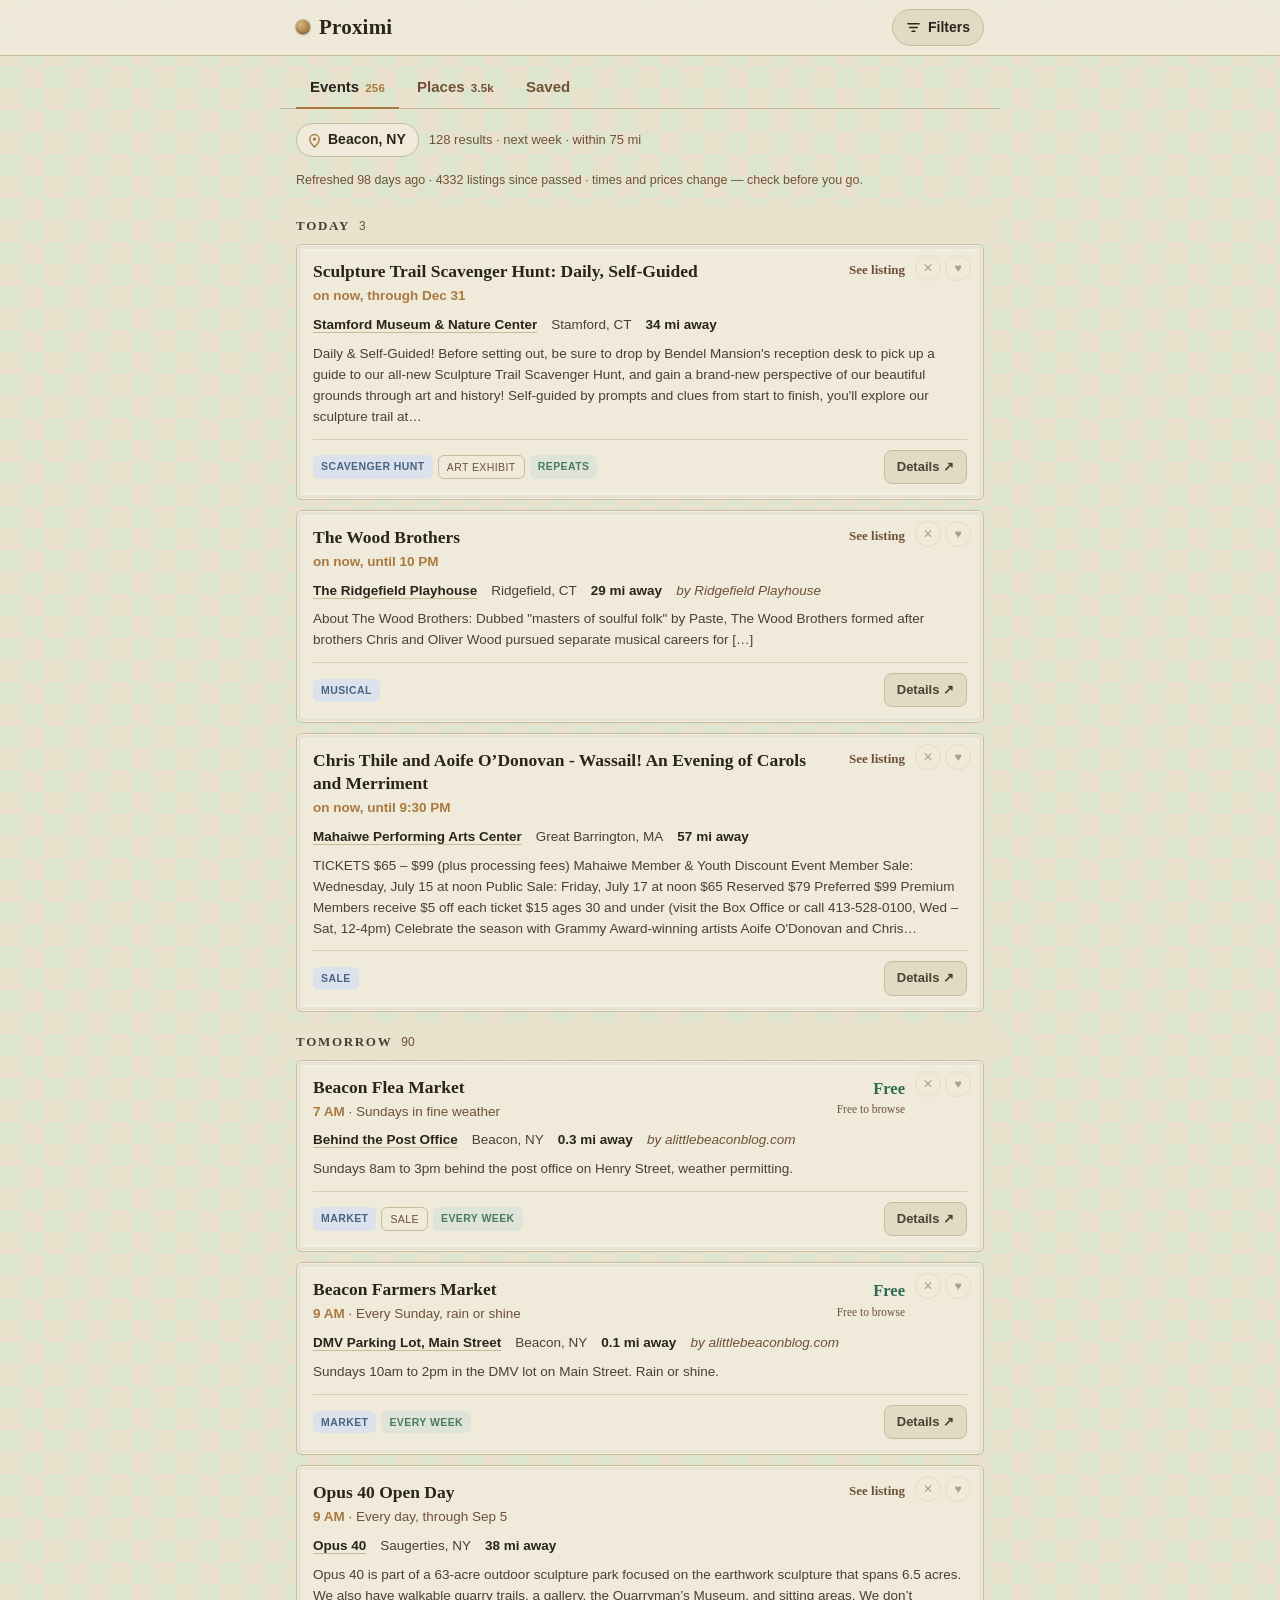
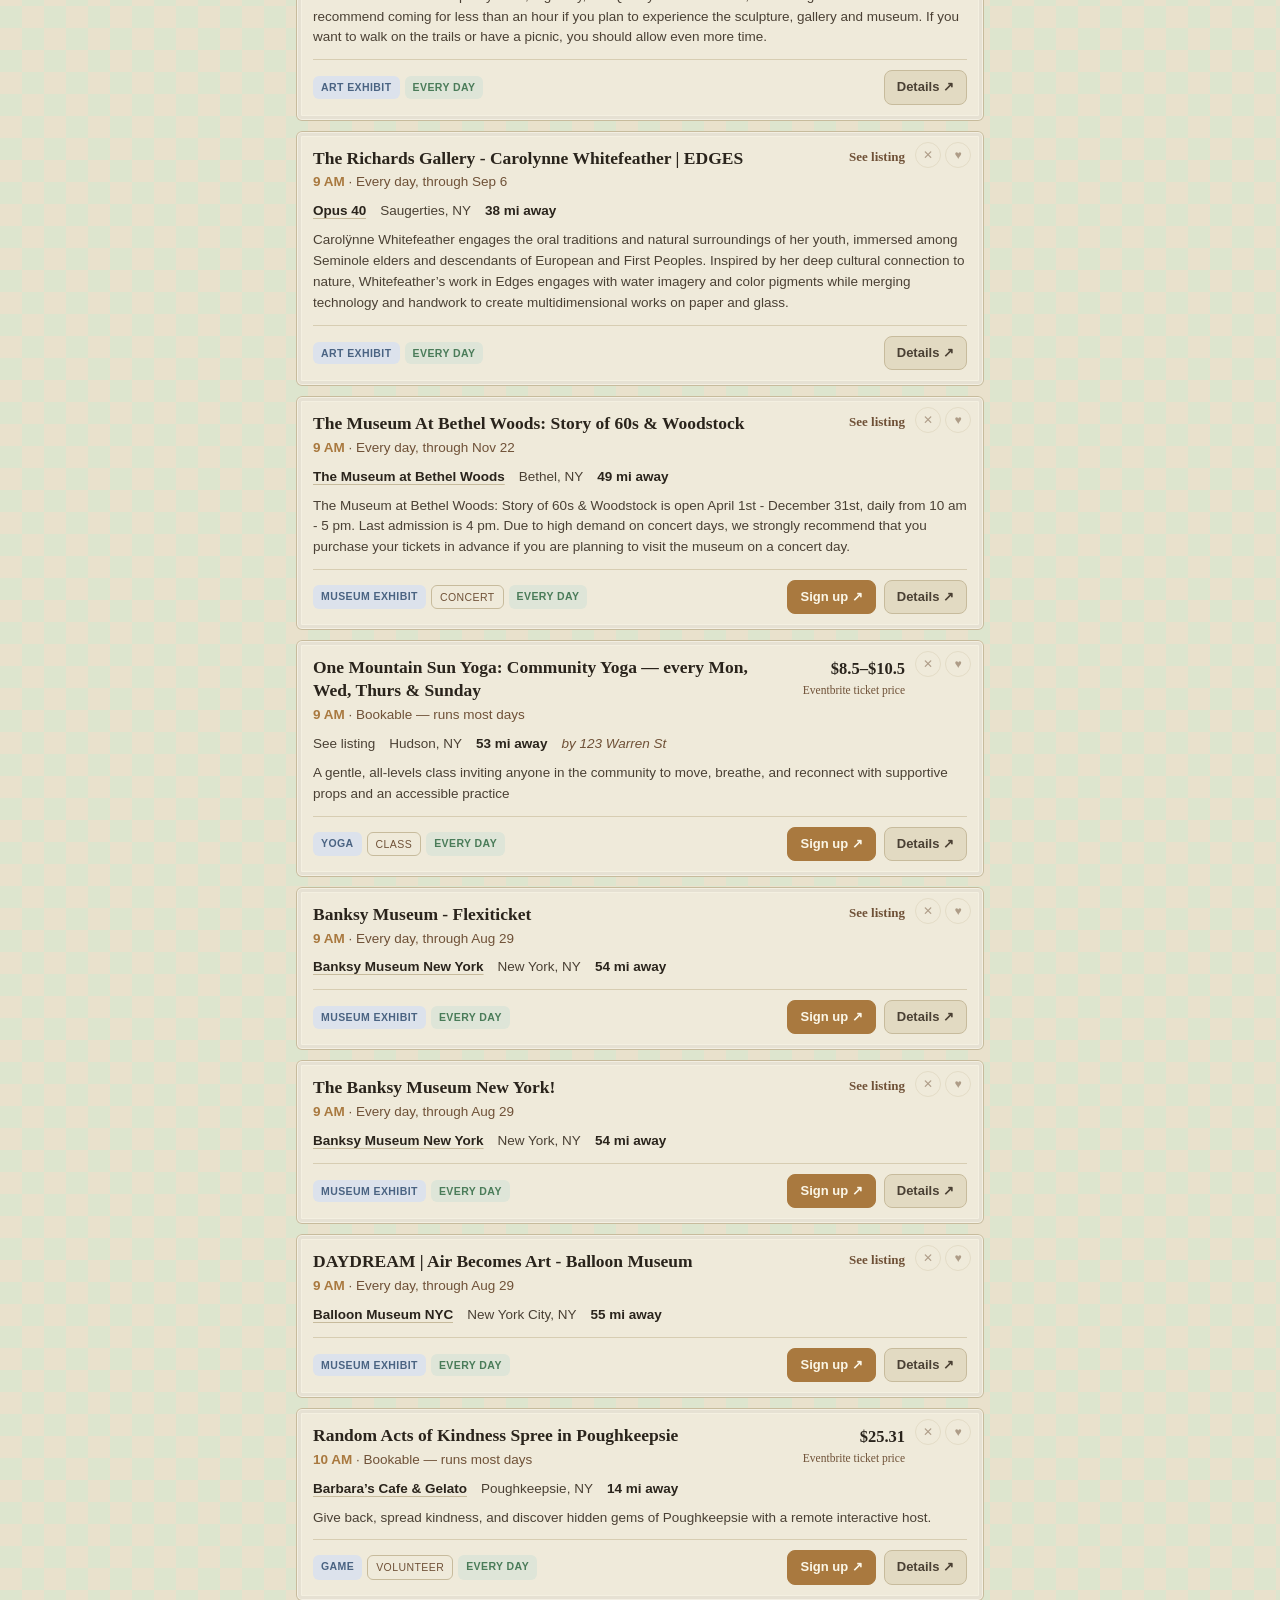
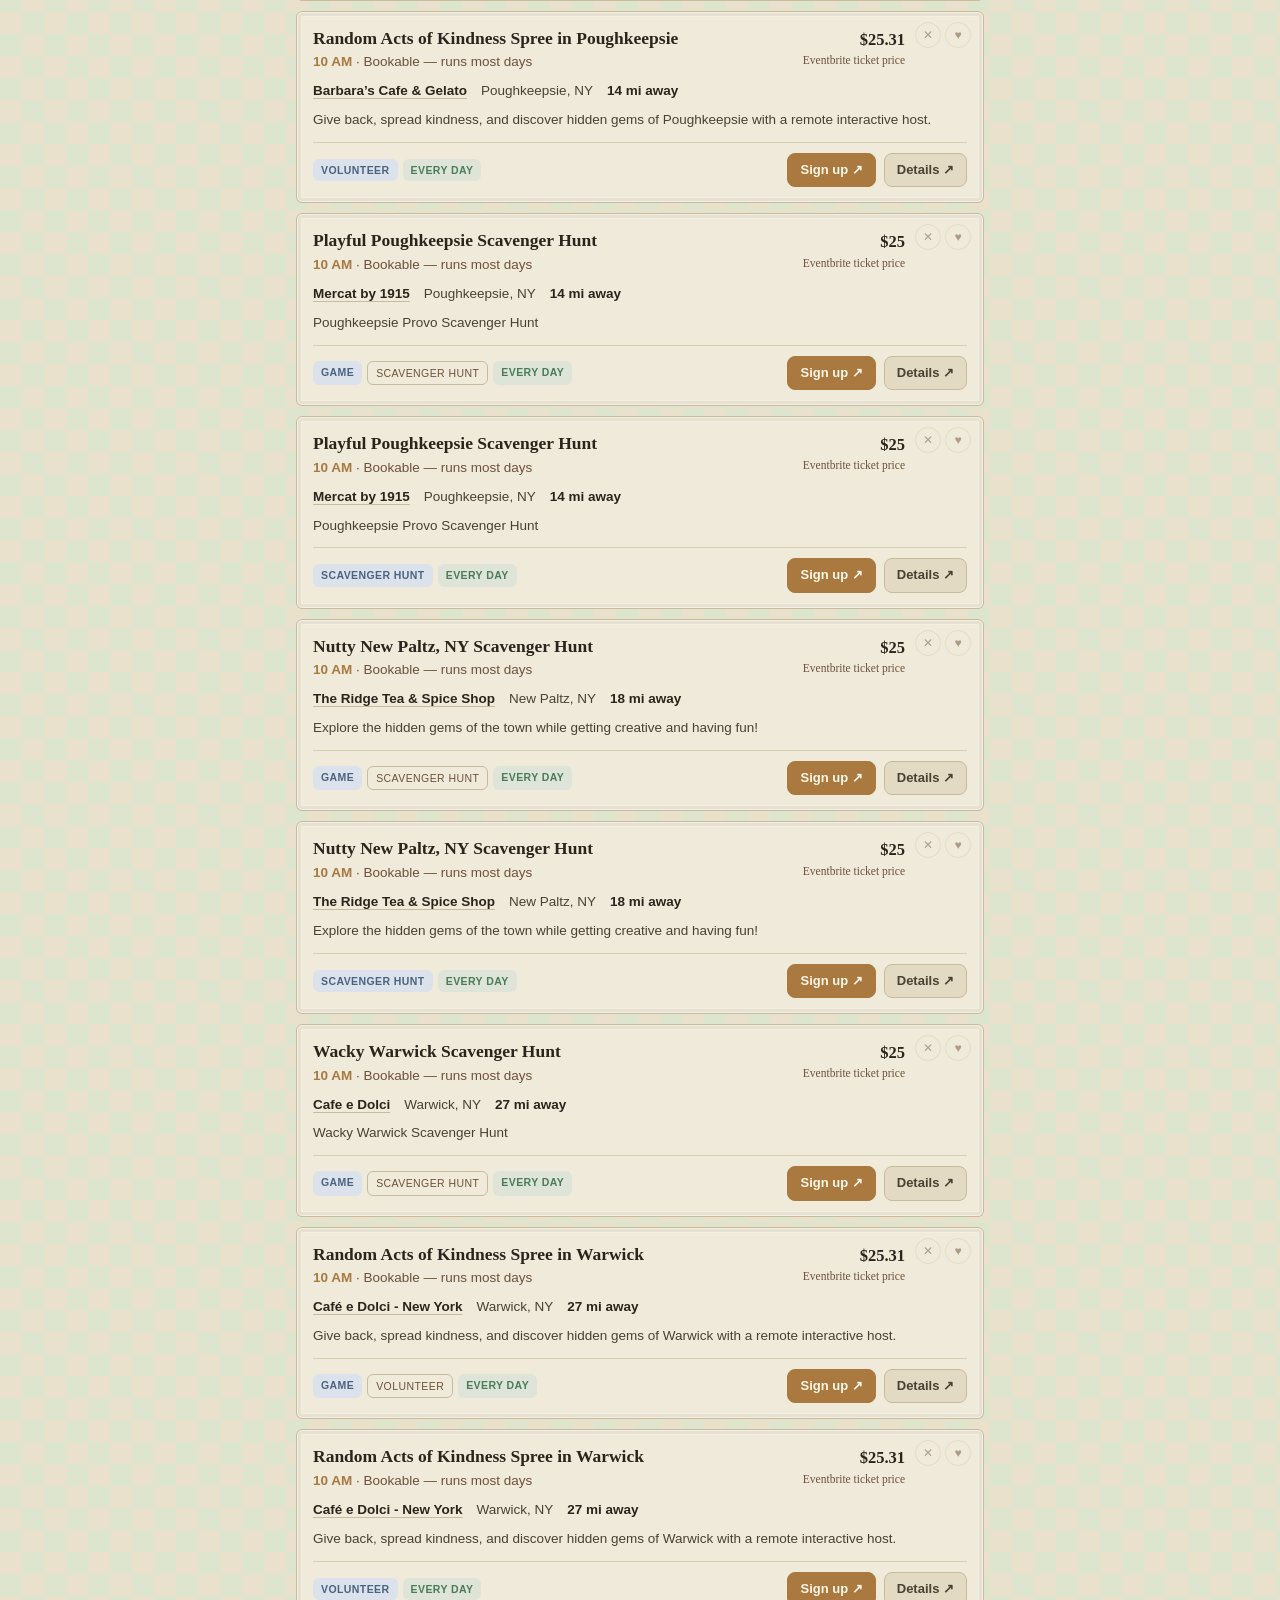
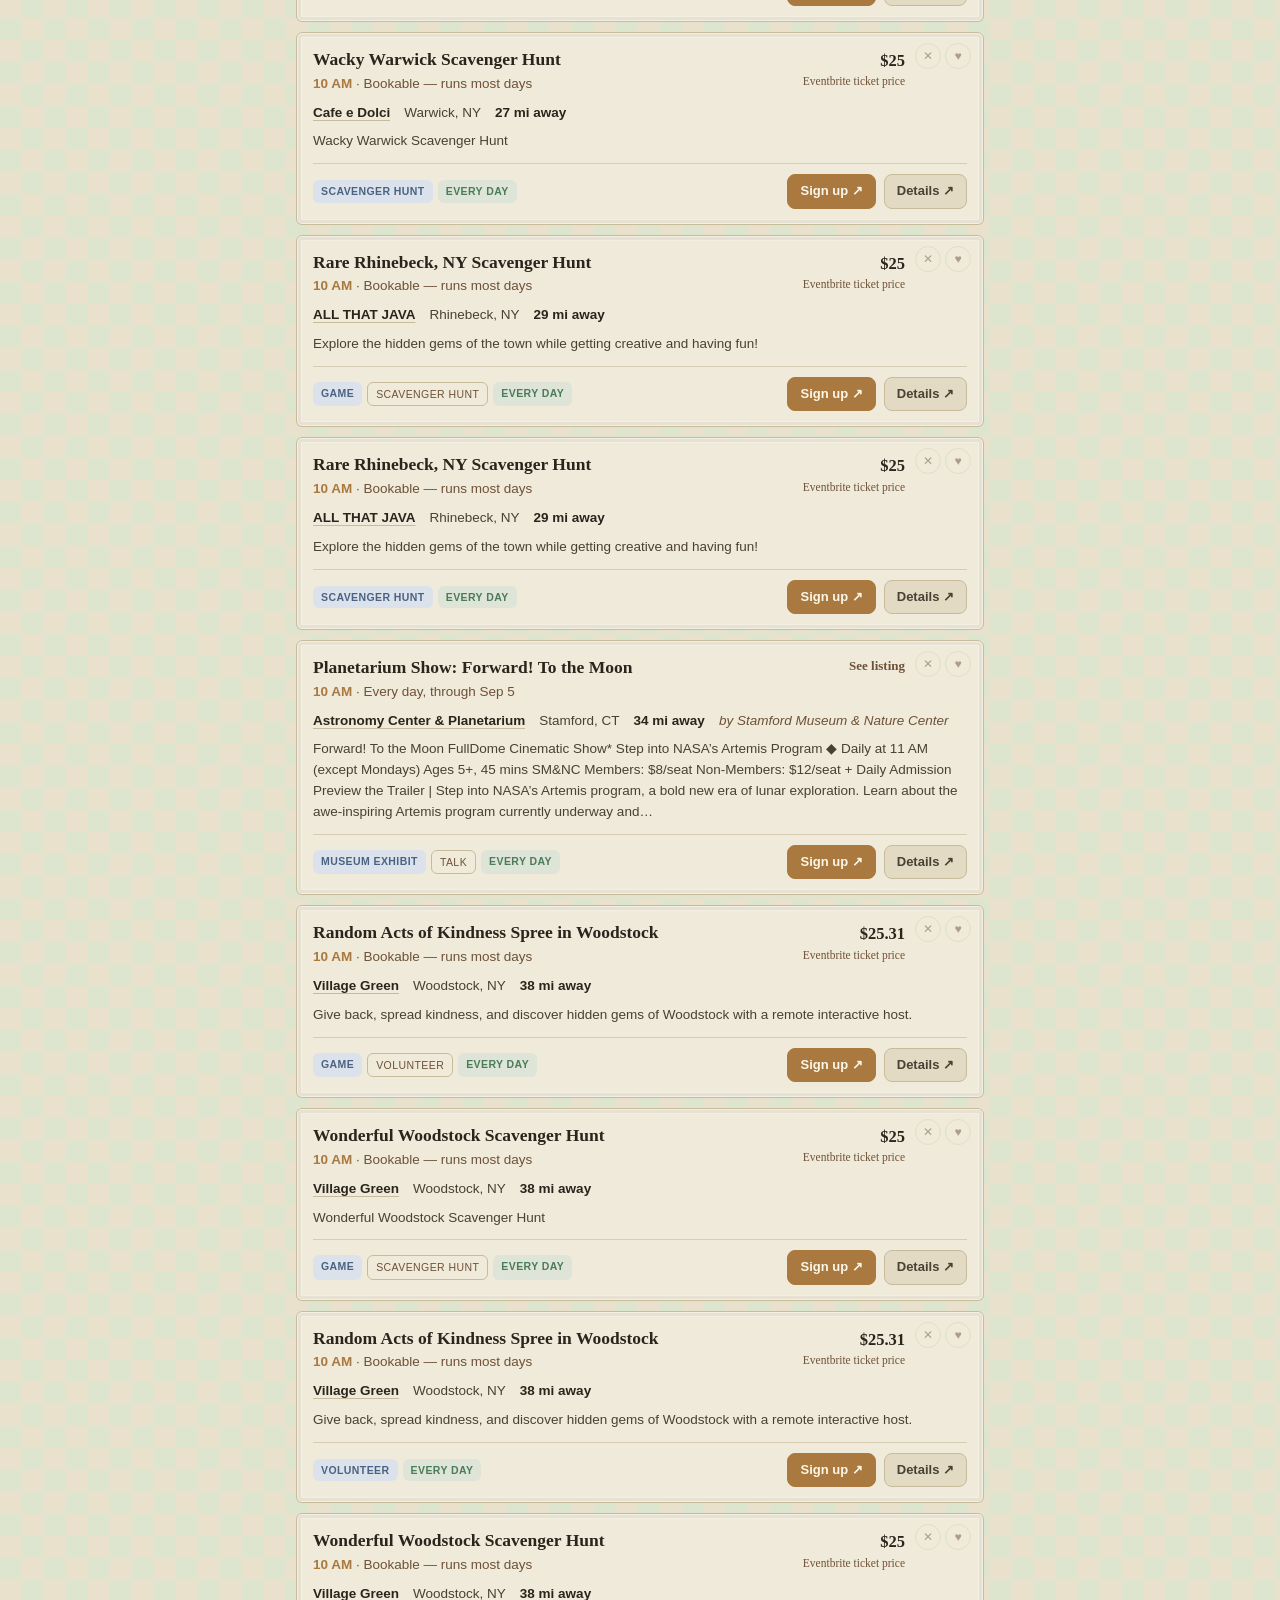
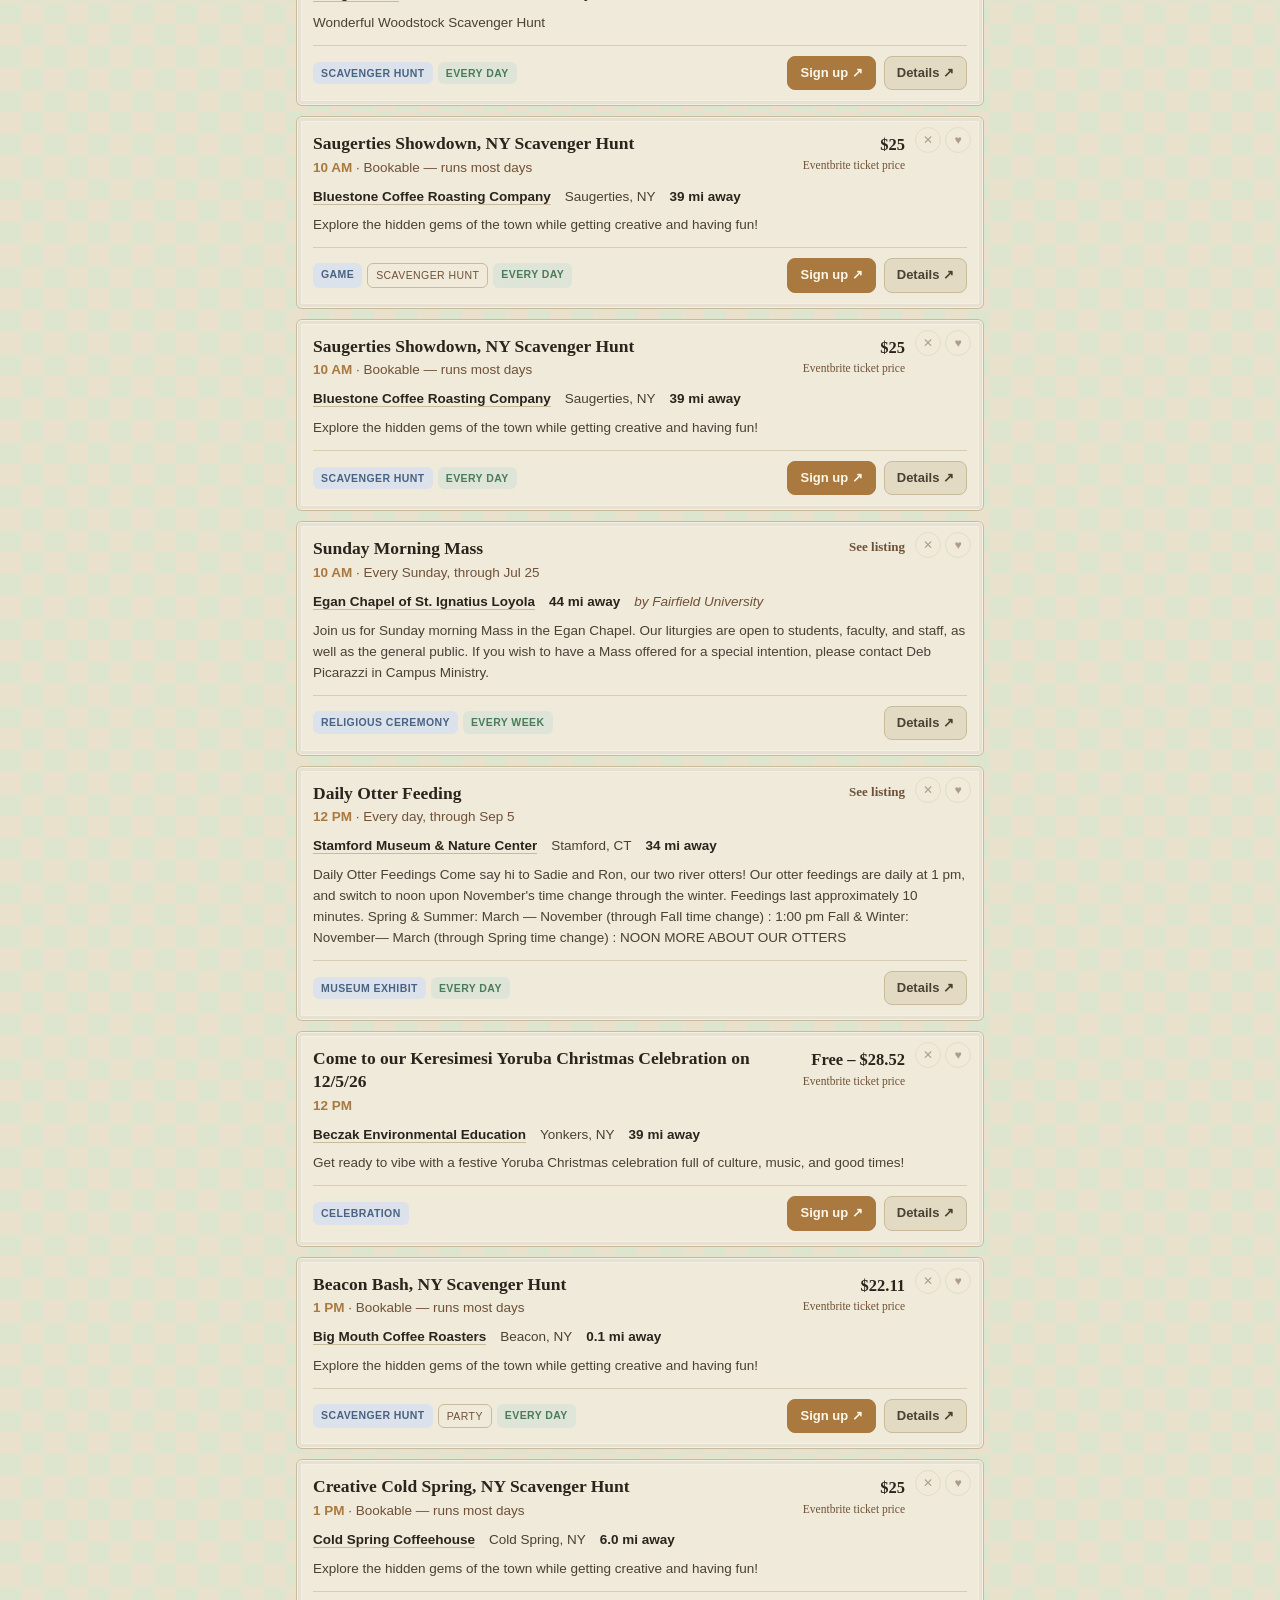
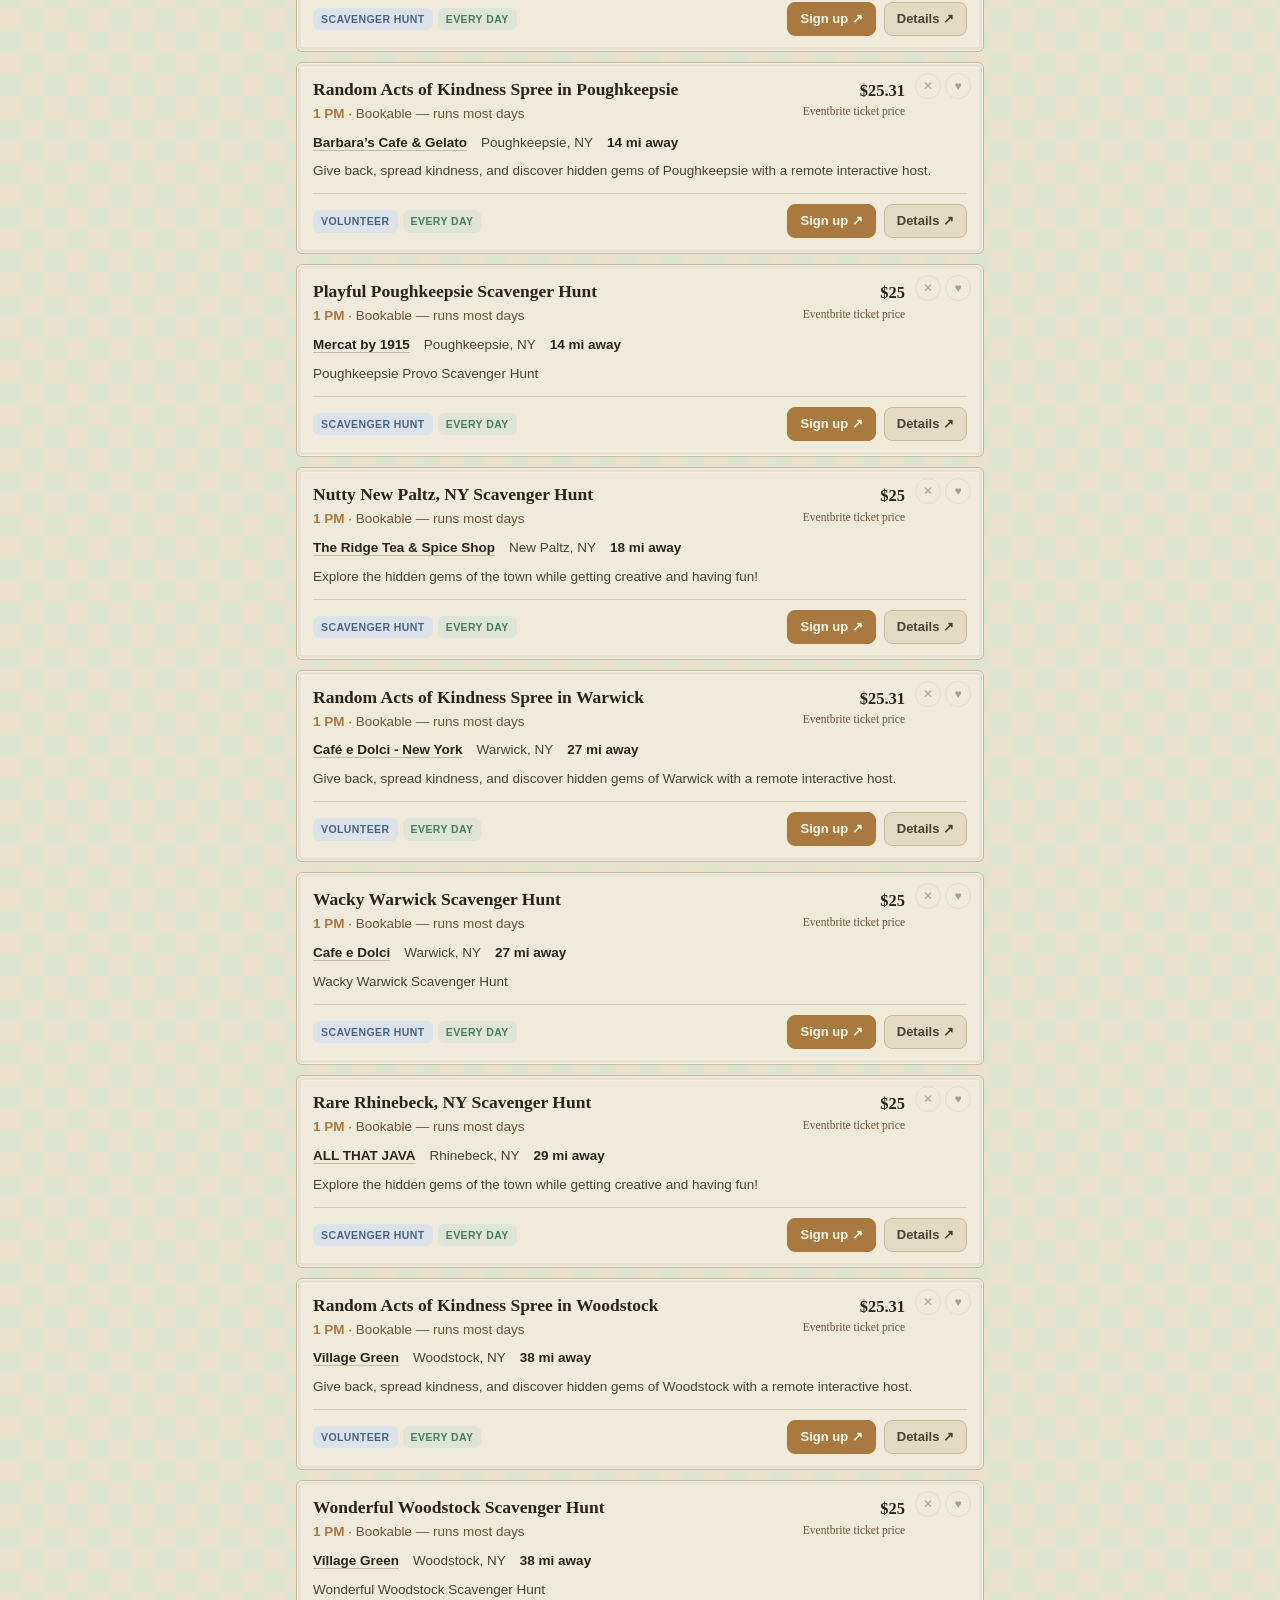
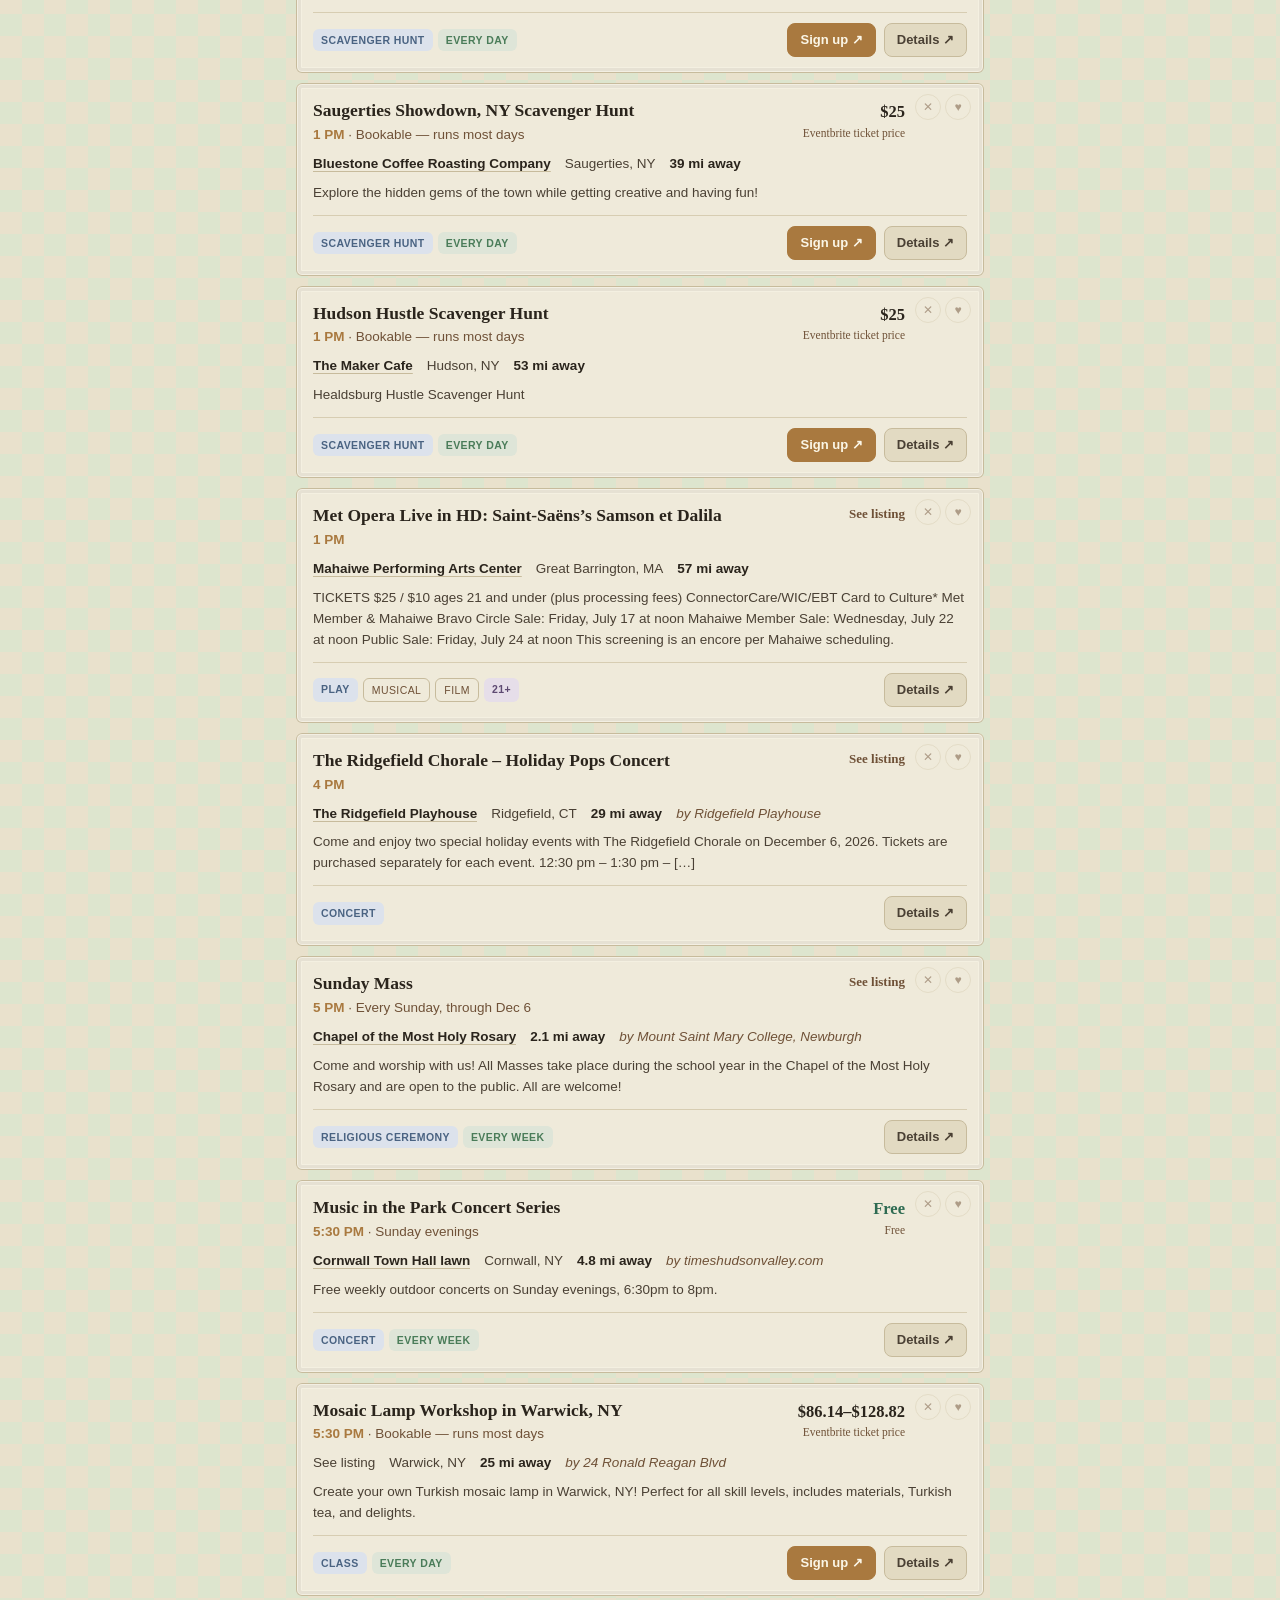
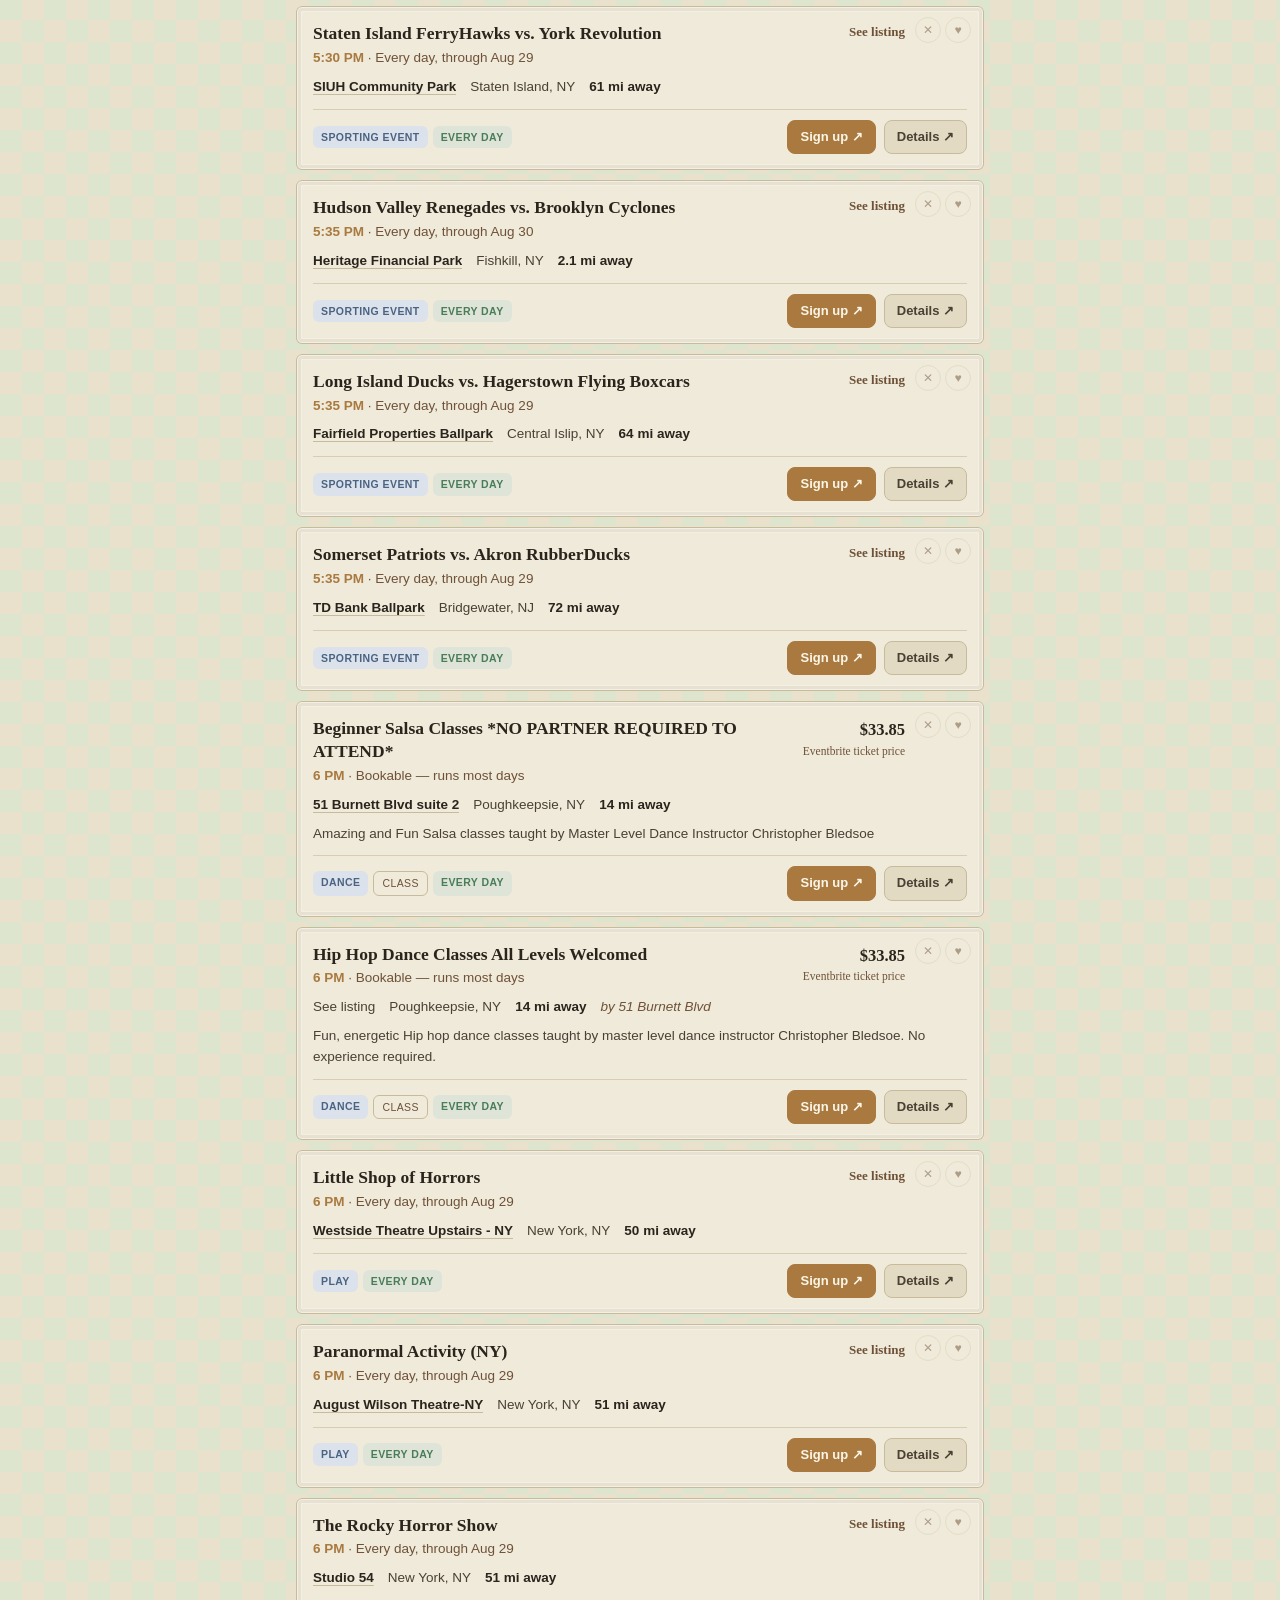
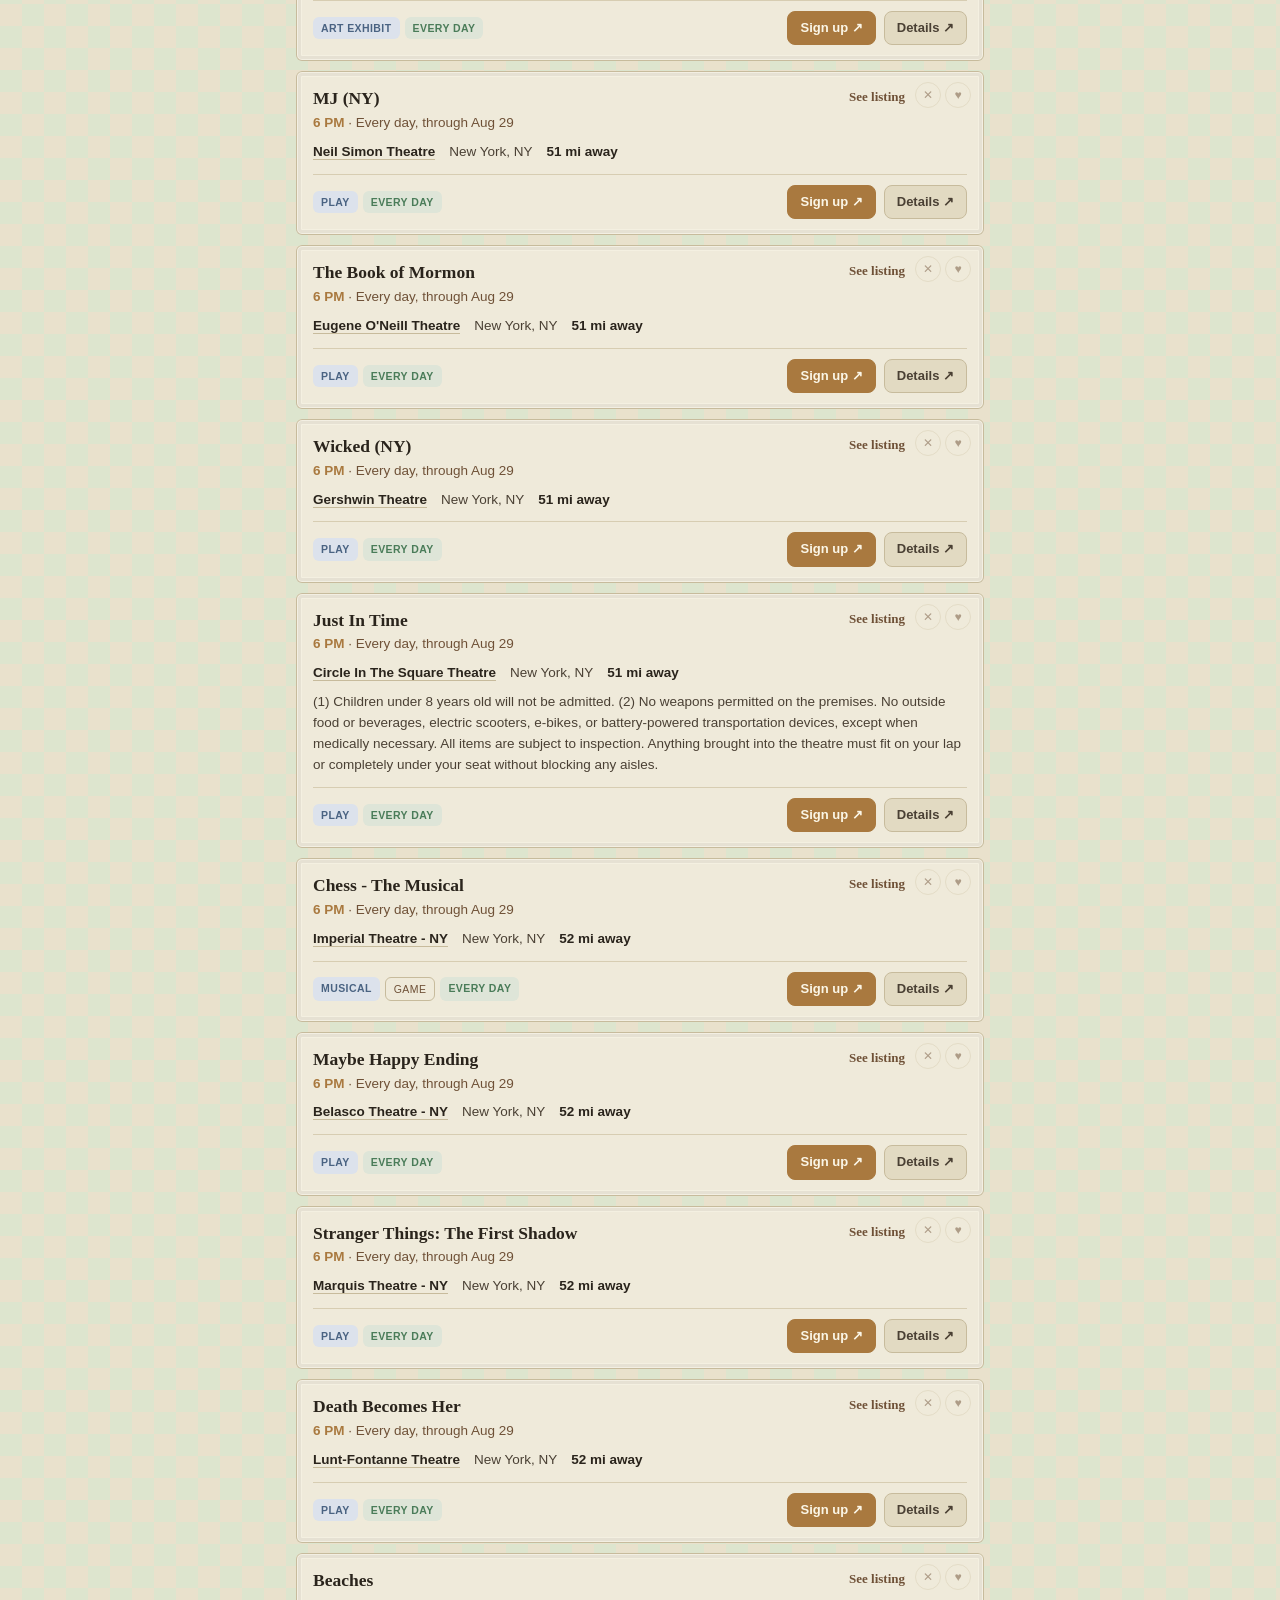
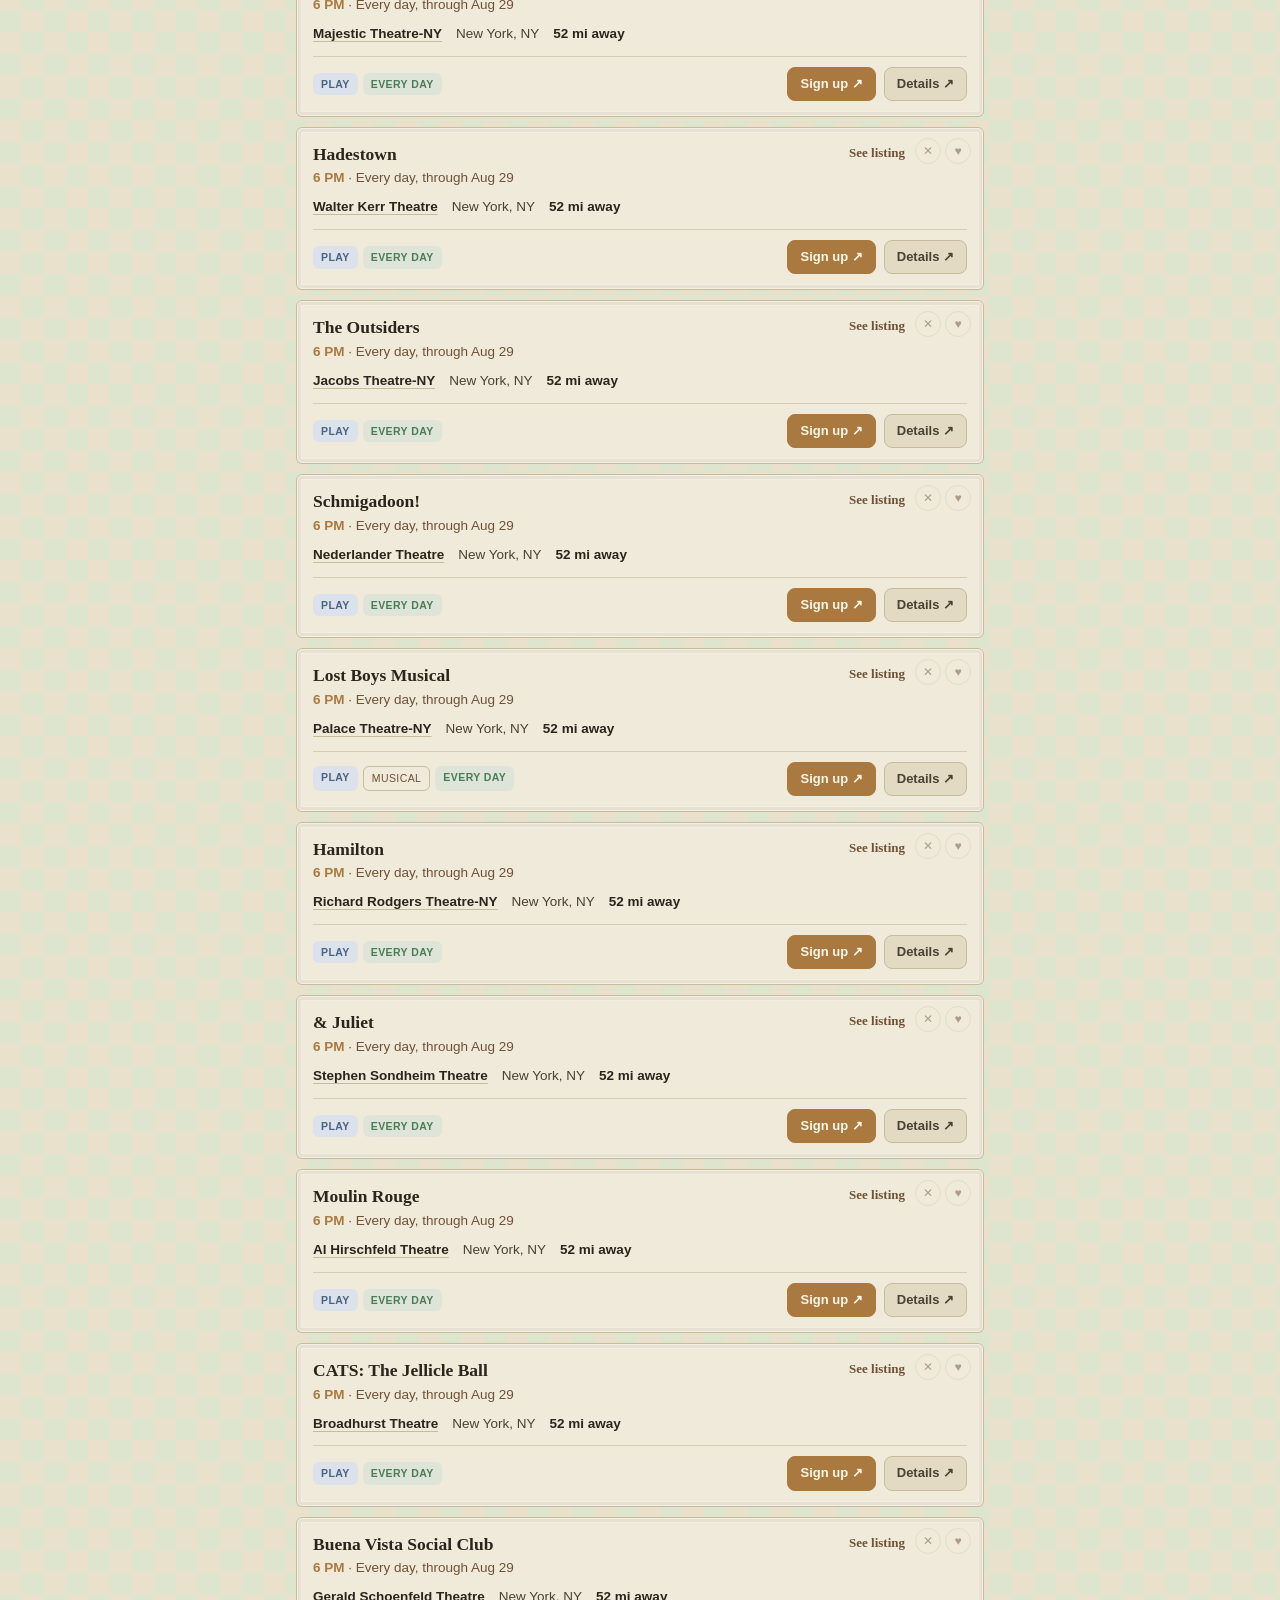
==== index.html @ 3f5281b4 "Saved tab, host places, per-occurrence hiding, and a list that stays fast Four things, and the last " ====
<!doctype html>
<html lang="en">
<head>
<meta charset="utf-8">
<meta name="viewport" content="width=device-width, initial-scale=1">
<title>Proximi — find things to do near you</title>
<meta name="description" content="Find events and activities happening near wherever you are.">
<meta name="theme-color" content="#E9E1CC" media="(prefers-color-scheme: light)">
<meta name="theme-color" content="#241C14" media="(prefers-color-scheme: dark)">
<link rel="manifest" href="manifest.webmanifest">
<link rel="stylesheet" href="assets/styles.css">
<link rel="icon" href="data:image/svg+xml,<svg xmlns='http://www.w3.org/2000/svg' viewBox='0 0 32 32'><text y='26' font-size='26'>📍</text></svg>">
</head>
<body>

<header class="topbar">
  <div class="wrap topbar-inner">
    <div class="brand">
      <span class="brand-mark" aria-hidden="true"></span>
      <span class="brand-name">Proximi</span>
    </div>

    <button id="open-filters" class="filters-btn" type="button"
            aria-haspopup="dialog" aria-expanded="false" aria-controls="filter-sheet">
      <svg viewBox="0 0 16 16" aria-hidden="true" class="ico">
        <path d="M2 4h12M4 8h8M6.5 12h3" stroke="currentColor" stroke-width="1.6"
              stroke-linecap="round" fill="none"/>
      </svg>
      Filters
      <span class="filters-count" id="filters-count" hidden></span>
    </button>
  </div>
</header>

<nav class="wrap viewtabs" role="tablist" aria-label="What to browse">
  <button type="button" id="tab-events" class="viewtab is-on" role="tab"
          aria-selected="true" aria-controls="events-view">
    Events<span class="viewtab-n" id="tab-events-n"></span>
  </button>
  <button type="button" id="tab-places" class="viewtab" role="tab"
          aria-selected="false" aria-controls="places-view">
    Places<span class="viewtab-n" id="tab-places-n"></span>
  </button>
  <button type="button" id="tab-saved" class="viewtab" role="tab"
          aria-selected="false" aria-controls="saved-view">
    Saved<span class="viewtab-n" id="tab-saved-n"></span>
  </button>
</nav>

<div class="wrap contextbar">
  <button id="open-location" class="context-chip" type="button">
    <svg viewBox="0 0 16 16" aria-hidden="true" class="ico">
      <path d="M8 15s5-4.6 5-8.4A5 5 0 0 0 3 6.6C3 10.4 8 15 8 15Z"
            stroke="currentColor" stroke-width="1.5" fill="none"/>
      <circle cx="8" cy="6.5" r="1.8" fill="currentColor"/>
    </svg>
    <span id="context-place">Loading…</span>
  </button>
  <span class="context-scope" id="context-scope"></span>
</div>

<div class="wrap">
  <p class="venue-banner" id="venue-banner" hidden>
    Showing only <strong id="venue-banner-name"></strong>
    <button type="button" id="venue-banner-clear">Show everywhere</button>
  </p>
</div>

<main class="wrap">
  <div id="events-view" role="tabpanel" aria-labelledby="tab-events">
    <p class="freshness" id="data-banner" hidden></p>
    <ul id="list" class="list"></ul>
    <p id="empty" class="empty" hidden></p>
  </div>

  <div id="saved-view" role="tabpanel" aria-labelledby="tab-saved" hidden>
    <p class="places-intro">Everything you swiped right on. Swipe one right again
      to put it on your calendar, left to drop it.</p>
    <ul id="saved-list" class="list"></ul>
    <p id="saved-empty" class="empty" hidden></p>

    <section class="saved-places" id="saved-places-block" hidden>
      <h2 class="saved-h">Places you liked</h2>
      <ul id="saved-places" class="places-list"></ul>
    </section>
  </div>

  <div id="places-view" role="tabpanel" aria-labelledby="tab-places" hidden>
    <p class="places-intro">Somewhere to go, whether or not anything is on.
      Swipe a place right to like it, left to mute it.</p>
    <div class="places-controls">
      <input id="places-search" type="search" placeholder="Search places or towns…"
             autocomplete="off" aria-label="Search places">
      <label class="places-sort">
        <span class="sr-only">Sort places</span>
        <select id="places-sort">
          <option value="near">Nearest first</option>
          <option value="events">Most going on</option>
          <option value="name">By name</option>
        </select>
      </label>
    </div>
    <div class="places-controls">
      <label class="places-kind-field">
        <span class="sr-only">Kind of place</span>
        <select id="places-kinds"></select>
      </label>
      <label class="places-toggle">
        <input type="checkbox" id="places-saved"> Liked only
      </label>
    </div>
    <p class="places-summary" id="places-summary"></p>
    <ul id="places-list" class="places-list"></ul>
    <p class="fine places-credit">Place data from
      <a href="https://www.openstreetmap.org/copyright">OpenStreetMap</a> contributors (ODbL),
      plus venues we know from the event feed.</p>
  </div>
</main>

<p class="build-stamp" id="build-stamp" hidden></p>

<div id="toast" class="toast" role="status" aria-live="polite" hidden>
  <span class="toast-msg"></span>
  <button type="button" class="toast-undo">Undo</button>
</div>

<footer class="footer wrap">
  <p>Proximi · <a href="https://github.com/StarrySidekick/Proximi">source on GitHub</a></p>
  <p class="fine">Place search by <a href="https://www.openstreetmap.org/copyright">OpenStreetMap</a> / Nominatim.</p>
</footer>


<!-- ── Filter sheet ─────────────────────────────────────── -->
<div class="scrim" id="scrim" hidden></div>

<aside class="sheet" id="filter-sheet" role="dialog" aria-modal="true"
       aria-labelledby="sheet-title" hidden>

  <header class="sheet-head">
    <h2 id="sheet-title">Filters</h2>
    <button id="close-filters" class="icon-btn" type="button" aria-label="Close filters">
      <svg viewBox="0 0 16 16" aria-hidden="true" class="ico">
        <path d="M4 4l8 8M12 4l-8 8" stroke="currentColor" stroke-width="1.7" stroke-linecap="round"/>
      </svg>
    </button>
  </header>

  <div class="sheet-body">

    <section class="group" aria-labelledby="g-loc">
      <h3 class="group-h" id="g-loc">Location</h3>
      <div class="loc-row">
        <button id="use-my-location" class="btn btn-primary" type="button">Use my location</button>
      </div>
      <form id="place-form" class="place-form" role="search">
        <label class="sr-only" for="place-input">Search for a place</label>
        <input id="place-input" type="text" placeholder="Town, city or address…" autocomplete="off">
        <button class="btn" type="submit">Go</button>
      </form>
      <div class="chips" id="presets"></div>
      <p class="loc-status" id="loc-status" role="status" aria-live="polite"></p>
    </section>

    <section class="group" aria-labelledby="g-when">
      <h3 class="group-h" id="g-when">When</h3>
      <div class="chips" id="horizon" role="group" aria-label="How far ahead to look"></div>
    </section>

    <section class="group" aria-labelledby="g-dist">
      <h3 class="group-h" id="g-dist">Distance</h3>
      <label class="field-label" for="radius">
        Search radius — <output id="radius-out"></output>
      </label>
      <input id="radius" type="range" min="5" max="105" step="5" value="75">
      <div class="range-ends"><span>5</span><span>Any distance</span></div>
      <label class="check"><input type="checkbox" id="units-km"> Show kilometers</label>
    </section>

    <section class="group" aria-labelledby="g-rep">
      <h3 class="group-h" id="g-rep">Repeating</h3>
      <div class="chips" id="repeats" role="group" aria-label="One-off or repeating"></div>
      <p class="hint">Things like a weekly market or a monthly clinic come round again.</p>
    </section>

    <section class="group" aria-labelledby="g-who">
      <h3 class="group-h" id="g-who">Who it's for</h3>
      <label class="check"><input type="checkbox" id="show-kids"> Family &amp; kids events</label>
      <label class="check"><input type="checkbox" id="show-seniors"> Senior-focused events</label>
      <label class="check"><input type="checkbox" id="show-adults" checked> 21+ events</label>
      <div class="field decided">
        <span class="field-label">Your picks</span>
        <p class="hint" id="hidden-note">Nothing hidden yet.</p>
        <div class="decided-actions">
          <button type="button" id="show-hidden" class="chip" aria-pressed="false" hidden>Show hidden</button>
          <button type="button" id="clear-hidden" class="chip" hidden>Restore all hidden</button>
        </div>
        <p class="hint">Swipe a card left to hide it, right to save it to the
          Saved tab — or use the buttons on the card. Swiping a repeating listing
          left asks whether you mean this one time or every time. Kept in this
          browser only.</p>
      </div>

      <p class="hint">Family &amp; kids covers anything aimed at children or at
        families with young children; senior-focused means a programme for older
        adults, like a senior breakfast club. A listing merely open to everyone —
        a county fair, an outdoor concert — always shows.</p>
    </section>

    <section class="group" aria-labelledby="g-what">
      <h3 class="group-h" id="g-what">What</h3>
      <div class="field">
        <label class="field-label" for="q">Search</label>
        <input id="q" type="search" placeholder="Keyword, venue or town…">
      </div>
      <div class="field">
        <span class="field-label">Kind of thing</span>
        <div id="types" class="chips" role="group" aria-label="Filter by type"></div>
        <p class="hint">Click once to show only that kind, twice to hide it
          everywhere (struck through), a third time to clear it.</p>
      </div>
    </section>

    <section class="group" aria-labelledby="g-feat">
      <h3 class="group-h" id="g-feat">Features</h3>
      <label class="check"><input type="checkbox" id="food-only"> Food or drink</label>
      <label class="check"><input type="checkbox" id="outdoor-only"> Outdoors</label>
      <label class="check"><input type="checkbox" id="interested-only">
        Only places I like
        <span class="check-n" id="interested-n"></span>
      </label>
      <div class="field" style="margin-top:11px">
        <span class="field-label">Time of day</span>
        <div id="tod" class="chips" role="group" aria-label="Filter by time of day"></div>
      </div>
    </section>

    <section class="group" aria-labelledby="g-cost">
      <h3 class="group-h" id="g-cost">Cost</h3>
      <label class="field-label" for="price">
        Max price — <output id="price-out"></output>
      </label>
      <input id="price" type="range" min="0" max="101" step="1" value="100">
      <div class="range-ends"><span>Free</span><span>Any price</span></div>
      <label class="check"><input type="checkbox" id="free-only"> Free only</label>
      <label class="check"><input type="checkbox" id="signup-only"> Needs sign-up</label>
    </section>

    <section class="group" aria-labelledby="g-sort">
      <h3 class="group-h" id="g-sort">Sort</h3>
      <div class="field">
        <label class="sr-only" for="sort">Sort by</label>
        <select id="sort">
          <option value="soonest">Soonest, then nearest</option>
          <option value="nearest">Nearest first</option>
          <option value="cheapest">Cheapest first</option>
        </select>
      </div>
      <p class="hint">Day headings show only when sorting by soonest.</p>
    </section>

  </div>

  <footer class="sheet-foot">
    <button id="reset-filters" class="btn btn-ghost" type="button">Reset</button>
    <button id="apply-filters" class="btn btn-primary" type="button">Show results</button>
  </footer>
</aside>

<!-- ── "Just this one, or every time?" ───────────────────
     A repeating listing has two honest answers to a left swipe, and guessing
     wrong is the difference between hiding tonight's trivia and hiding trivia
     for ever. So ask, once, on the swipe itself. -->
<div class="scrim" id="choice-scrim" hidden></div>
<div class="choice" id="choice-dialog" role="dialog" aria-modal="true"
     aria-labelledby="choice-title" hidden>
  <h2 class="choice-title" id="choice-title">This one repeats</h2>
  <p class="choice-sub" id="choice-sub"></p>
  <div class="choice-actions">
    <button type="button" class="btn btn-primary" id="choice-once"></button>
    <button type="button" class="btn" id="choice-series">Hide every time</button>
    <button type="button" class="btn btn-ghost" id="choice-cancel">Cancel</button>
  </div>
</div>

<!-- ── Detail sheet ─────────────────────────────────────
     One sheet, two tenants: tap a listing card and it fills with the whole
     event; tap a place row and it fills with the place. Its own scrim, so
     wiring never tangles with the filter sheet's. -->
<div class="scrim" id="detail-scrim" hidden></div>

<aside class="sheet detail-sheet" id="detail-sheet" role="dialog" aria-modal="true"
       aria-labelledby="detail-title" hidden>
  <header class="sheet-head">
    <h2 id="detail-title" class="detail-title"></h2>
    <button id="close-detail" class="icon-btn" type="button" aria-label="Close">
      <svg viewBox="0 0 16 16" aria-hidden="true" class="ico">
        <path d="M4 4l8 8M12 4l-8 8" stroke="currentColor" stroke-width="1.7" stroke-linecap="round"/>
      </svg>
    </button>
  </header>
  <div class="sheet-body" id="detail-body"></div>
  <footer class="sheet-foot detail-foot" id="detail-foot"></footer>
</aside>

<script src="assets/app.js"></script>
</body>
</html>
---- assets/styles.css ----
/* ── Tokens ─────────────────────────────────────────────
   Victorian, lifted from the Bureau app (docs/STYLES.md, web/js/look.js):
   an old writing desk — baize, brass, sage and claret. Nothing pure white
   and nothing pure black. Slot names in comments match Bureau's eleven so
   the two stay recognisably the same desk.                              */
:root {
  --bg:        #E9E1CC;   /* parchment  */
  --board:     #DDE5CE;   /* baize, the checker's second square */
  --surface:   #EFEADA;   /* cream card */
  --surface-2: #E2DAC2;   /* sunk panel */
  --line:      #C7BB9C;
  --line-soft: #D7CDB2;
  --ink:       #2A241C;   /* walnut ink */
  --ink-2:     #4A4034;
  --ink-3:     #6F5137;   /* oak */
  --accent:    #A9793F;   /* brass */
  --accent-ink:#FBF6E7;
  --accent-sc: #D9B57C;   /* gilt */
  --free:      #2E6B52;   /* emerald */
  --event-bg:  #DCE2EC;
  --event-ink: #4A6382;   /* royal */
  --act-bg:    #F0E2D6;
  --act-ink:   #8E3B38;   /* claret */
  --rep-bg:    #DEE5D8;
  --rep-ink:   #4A7C59;   /* sage */
  --kid-bg:    #EFE3D0;
  --kid-ink:   #9A7B2F;   /* gilt, darkened */
  --adult-bg:  #E6DEE9;
  --adult-ink: #5E4A72;   /* regal */
  --radius:    6px;
  --shadow:    0 1px 2px rgba(42,36,28,.10), 0 6px 16px rgba(42,36,28,.07);
  --serif:     "Iowan Old Style","Palatino Linotype",Palatino,"Book Antiqua",Georgia,serif;
  --bar-h:     56px;

  /* A panelled front: a lit top edge, a sunk moulding, a lit inner edge. */
  --panel: inset 0 0 0 1px rgba(255,252,240,.55),
           inset 0 0 0 4px rgba(42,36,28,.07),
           inset 0 0 0 5px rgba(255,252,240,.30);
}

@media (prefers-color-scheme: dark) {
  :root {
    /* The same desk after dark: the parchment becomes the walnut it was
       always sitting on, and the eleven deepen rather than change. */
    --bg:        #241C14;
    --board:     #2B2219;
    --surface:   #2F2519;
    --surface-2: #3A2E20;
    --line:      #4B3C29;
    --line-soft: #3E3122;
    --ink:       #EDE3CE;
    --ink-2:     #C9BCA2;
    --ink-3:     #9C8A6E;
    --accent:    #C89B54;
    --accent-ink:#241C14;
    --accent-sc: #4E3C22;
    --free:      #6FB68C;
    --event-bg:  #2C3A4C;
    --event-ink: #9DB6D6;
    --act-bg:    #452B27;
    --act-ink:   #D89A94;
    --rep-bg:    #29392E;
    --rep-ink:   #86C39B;
    --kid-bg:    #453718;
    --kid-ink:   #D8B96A;
    --adult-bg:  #38304A;
    --adult-ink: #B6A2CE;
    --shadow:    0 1px 2px rgba(0,0,0,.45), 0 6px 18px rgba(0,0,0,.35);
    --panel: inset 0 0 0 1px rgba(237,227,206,.10),
             inset 0 0 0 4px rgba(0,0,0,.22),
             inset 0 0 0 5px rgba(237,227,206,.06);
  }
}

* { box-sizing: border-box; }

/* An explicit `display` on .sheet / .filters-count would otherwise beat the
   UA rule for the hidden attribute, leaving them tabbable while "closed". */
[hidden] { display: none !important; }

body {
  margin: 0;
  color: var(--ink);
  font: 15px/1.55 -apple-system, BlinkMacSystemFont, "Segoe UI", Inter, Roboto, Helvetica, Arial, sans-serif;
  -webkit-font-smoothing: antialiased;

  /* Checkerboard baize, cream against soft green — Bureau's board, at a size
     that reads as texture rather than pattern. */
  background-color: var(--bg);
  background-image:
    linear-gradient(45deg, var(--board) 25%, transparent 25% 75%, var(--board) 75%),
    linear-gradient(45deg, var(--board) 25%, transparent 25% 75%, var(--board) 75%);
  background-size: 44px 44px;
  background-position: 0 0, 22px 22px;
}
body.sheet-open { overflow: hidden; }

.wrap { max-width: 720px; margin: 0 auto; padding: 0 16px; }
a { color: var(--accent); }

.sr-only {
  position: absolute; width: 1px; height: 1px; padding: 0; margin: -1px;
  overflow: hidden; clip: rect(0 0 0 0); white-space: nowrap; border: 0;
}
.ico { width: 15px; height: 15px; flex: none; }

/* ── Top bar ────────────────────────────────────────────── */
.topbar {
  position: sticky; top: 0; z-index: 30;
  height: var(--bar-h);
  display: flex; align-items: center;
  background: color-mix(in srgb, var(--surface) 88%, transparent);
  backdrop-filter: blur(12px);
  border-bottom: 1px solid var(--line);
}
@supports not (backdrop-filter: blur(1px)) { .topbar { background: var(--surface); } }

.topbar-inner { display: flex; align-items: center; justify-content: space-between; width: 100%; }
.brand { display: flex; align-items: center; gap: 9px; }
/* A brass drawer pull. */
.brand-mark {
  width: 14px; height: 14px; border-radius: 50%;
  background: radial-gradient(circle at 33% 30%, var(--accent-sc), var(--accent) 68%);
  box-shadow: inset 0 -1px 1px rgba(42,36,28,.35),
              0 0 0 1px rgba(42,36,28,.22),
              0 1px 2px rgba(42,36,28,.30);
}
.brand-name {
  font-family: var(--serif);
  font-size: 21px; font-weight: 600;
  letter-spacing: .01em;
}

.filters-btn {
  display: flex; align-items: center; gap: 7px;
  font: inherit; font-size: 14px; font-weight: 600;
  padding: 7px 13px;
  border-radius: 999px;
  border: 1px solid var(--line);
  background: var(--surface-2);
  color: var(--ink);
  cursor: pointer;
}
.filters-btn:hover { border-color: var(--ink-3); }
.filters-btn.is-active { border-color: var(--accent); color: var(--accent); }
.filters-count {
  min-width: 19px; height: 19px;
  display: inline-flex; align-items: center; justify-content: center;
  border-radius: 999px; padding: 0 5px;
  background: var(--accent); color: var(--accent-ink);
  font-size: 11.5px; font-weight: 700;
}

/* ── Context line ───────────────────────────────────────── */
.contextbar {
  display: flex; align-items: center; gap: 10px; flex-wrap: wrap;
  padding-top: 14px; padding-bottom: 2px;
}
.context-chip {
  display: inline-flex; align-items: center; gap: 6px;
  font: inherit; font-size: 14px; font-weight: 600;
  padding: 5px 12px 5px 10px;
  border-radius: 999px;
  border: 1px solid var(--line);
  background: var(--surface);
  color: var(--ink);
  cursor: pointer;
}
.context-chip:hover { border-color: var(--ink-3); }
.context-chip .ico { color: var(--accent); }
.context-scope { font-size: 13px; color: var(--ink-3); }

.freshness {
  margin: 12px 0 0;
  font-size: 12.5px;
  color: var(--ink-3);
}

/* ── List ───────────────────────────────────────────────── */
.list { list-style: none; margin: 16px 0 0; padding: 0; }

/* Day dividers behave like the date separators in a messages thread: they
   stick under the top bar while their day's cards scroll past. */
.day-head {
  position: sticky;
  top: var(--bar-h);
  z-index: 10;
  display: flex; align-items: baseline; gap: 9px;
  margin: 0 -16px;
  padding: 10px 16px 8px;
  background: color-mix(in srgb, var(--bg) 90%, transparent);
  backdrop-filter: blur(8px);
}
@supports not (backdrop-filter: blur(1px)) { .day-head { background: var(--bg); } }
.day-head + .card { margin-top: 0; }
.day-name {
  font-family: var(--serif);
  font-size: 13px; font-weight: 600;
  letter-spacing: .13em; text-transform: uppercase;
  color: var(--ink-2);
}
.day-count { font-size: 12px; color: var(--ink-3); }

.card {
  position: relative;
  background: var(--surface);
  border: 1px solid var(--line);
  border-radius: var(--radius);
  padding: 15px 16px;
  margin-bottom: 10px;
  box-shadow: var(--panel), var(--shadow);
  transition: border-color .12s, box-shadow .12s;
}
.card:hover {
  border-color: var(--accent);
  box-shadow: var(--panel), 0 2px 4px rgba(42,36,28,.12), 0 10px 22px rgba(42,36,28,.10);
}

/* ── Swipe ──────────────────────────────────────────────
   The card slides over a fixed rail. Both labels sit on the rail at once
   and each lights up only when the drag has gone far enough to commit, so
   the gesture says what it will do before the finger lifts.            */
/* The slot holds a fixed rail with the card sliding over it. The rail must
   not be a child of the moving element, or it travels along and covers the
   very content the reader is deciding about. */
.card-slot {
  position: relative;
  margin-bottom: 10px;
  border-radius: var(--radius);
  overflow: hidden;
  touch-action: pan-y;                  /* vertical drags still scroll */
}
.card-slot > .card { margin-bottom: 0; }
.swipe-rail {
  position: absolute; inset: 0;
  display: flex; align-items: center; justify-content: space-between;
  padding: 0 20px;
  font-size: 13px; font-weight: 700; letter-spacing: .02em;
  background: var(--surface-2);
}
.swipe-rail .rail-no  { color: var(--act-ink); }
.swipe-rail .rail-yes { color: var(--rep-ink); }
.card.is-swiping {
  position: relative;
  transform: translateX(var(--dx, 0));
  transition: none;
  user-select: none;
}
.card-slot[data-swipe="no"]  .swipe-rail { background: var(--act-bg); }
.card-slot[data-swipe="yes"] .swipe-rail { background: var(--rep-bg); }
/* Both labels are present from the first pixel of movement; the one being
   committed to is the one that stays lit. */
.card-slot[data-swipe="yes"] .rail-no,
.card-slot[data-swipe="no"]  .rail-yes { opacity: .25; }

/* A card already answered keeps a quiet edge so the verdict is visible in
   the list without re-reading the badge. */
.card-slot.is-saved  > .card { border-color: var(--rep-ink); }
.card-slot.is-booked > .card { border-color: var(--accent); }
.card-slot.is-hidden > .card { opacity: .55; }

/* Two small marks in the corner. The swipe is the real gesture; these are the
   way in for a mouse, a keyboard, and anyone who never tries swiping — so they
   need to be reachable without competing with the listing itself. */
.card-verdict {
  position: absolute; top: 10px; right: 12px;
  display: flex; gap: 4px;
}
.verdict-btn {
  font: inherit; font-size: 12px; line-height: 1;
  width: 26px; height: 26px; padding: 0;
  display: grid; place-items: center;
  border-radius: 50%; cursor: pointer;
  border: 1px solid var(--line-soft); background: transparent;
  color: var(--ink-3); opacity: .5;
  transition: opacity .12s, border-color .12s, color .12s;
}
.card:hover .verdict-btn, .verdict-btn:focus-visible { opacity: 1; }
.verdict-btn.is-no:hover  { border-color: var(--act-ink); color: var(--act-ink); opacity: 1; }
.verdict-btn.is-yes:hover { border-color: var(--rep-ink); color: var(--rep-ink); opacity: 1; }
/* Touch has no hover, so they stay legible on a phone. */
@media (hover: none) { .verdict-btn { opacity: .8; } }
.card-slot.is-hidden .verdict-btn.is-no,
.card-slot.is-saved  .verdict-btn.is-yes,
.card-slot.is-booked .verdict-btn.is-yes {
  background: var(--surface-2); border-color: var(--ink-3);
  color: var(--ink); opacity: 1;
}

/* Secondary kinds sit beside the primary badge without shouting. */
.badge-type.is-secondary {
  background: transparent;
  border: 1px solid var(--line);
  color: var(--ink-3);
  font-weight: 500;
}

.badge-going { background: var(--rep-bg); color: var(--rep-ink); }
.badge-saved { background: var(--accent); color: var(--accent-ink); }

.decided-actions { display: flex; gap: 6px; flex-wrap: wrap; margin: 6px 0 4px; }

/* ── Toast ───────────────────────────────────────────── */
.toast {
  position: fixed; left: 50%; transform: translateX(-50%);
  bottom: max(16px, env(safe-area-inset-bottom));
  z-index: 60;
  display: flex; align-items: center; gap: 14px;
  max-width: min(92vw, 460px);
  padding: 11px 14px;
  border-radius: 999px;
  background: var(--ink); color: var(--bg);
  box-shadow: 0 6px 24px rgba(42,36,28,.34);
  font-size: 13.5px;
}
.toast[hidden] { display: none; }
.toast-msg { overflow: hidden; text-overflow: ellipsis; white-space: nowrap; }
.toast-undo {
  font: inherit; font-weight: 700; cursor: pointer;
  background: none; border: 0; padding: 0;
  color: var(--accent-sc); flex: none;
}

@media (prefers-reduced-motion: reduce) {
  .card { transition: none; }
}

.card-top { display: flex; justify-content: space-between; align-items: flex-start; gap: 14px; }
.card-lead { min-width: 0; }
.card-top { padding-right: 62px; }
.card-title {
  margin: 0 0 3px;
  font-family: var(--serif);
  font-size: 17.5px; font-weight: 600; line-height: 1.3;
}
.card-when { font-size: 13.5px; color: var(--accent); font-weight: 600; }
.card-when .repeat { color: var(--ink-3); font-weight: 500; }

.price-tag {
  flex: 0 0 auto; max-width: 46%; text-align: right;
  font-family: var(--serif);
  font-size: 16.5px; font-weight: 600;
}
.price-tag.is-free { color: var(--free); }
.price-tag.is-unknown { font-size: 13px; font-weight: 600; color: var(--ink-3); }
.price-note {
  display: block; font-size: 11.5px; font-weight: 500;
  color: var(--ink-3); overflow-wrap: anywhere;
}

.card-meta {
  display: flex; flex-wrap: wrap; gap: 4px 14px;
  margin-top: 8px; font-size: 13.5px; color: var(--ink-2);
}
.card-meta .dist { color: var(--ink); font-weight: 600; }
.card-meta .host { color: var(--ink-3); font-style: italic; }
.card-desc { margin: 8px 0 0; font-size: 13.5px; color: var(--ink-2); }

.card-bottom {
  display: flex; align-items: center; gap: 8px; flex-wrap: wrap;
  margin-top: 11px; padding-top: 10px;
  border-top: 1px solid var(--line-soft);
}
.tags { display: flex; flex-wrap: wrap; gap: 5px; margin-right: auto; }

.badge {
  font-size: 10.5px; font-weight: 700;
  letter-spacing: .04em; text-transform: uppercase;
  padding: 3px 8px; border-radius: 6px;
}
/* The primary "what is this" label, where Event/Activity used to sit. */
.badge-type { background: var(--event-bg); color: var(--event-ink); }
.badge-repeat { background: var(--rep-bg); color: var(--rep-ink); }
.badge-kids { background: var(--kid-bg); color: var(--kid-ink); }
.badge-adults { background: var(--adult-bg); color: var(--adult-ink); }
.tag {
  font-size: 12px; padding: 3px 9px; border-radius: 999px;
  background: var(--surface-2); border: 1px solid var(--line); color: var(--ink-3);
}

.link-btn {
  font-size: 13px; font-weight: 600;
  padding: 6px 12px; border-radius: 8px; text-decoration: none;
  border: 1px solid var(--line); color: var(--ink-2); background: var(--surface-2);
}
.link-btn:hover { border-color: var(--ink-3); }
.link-btn.is-signup { background: var(--accent); border-color: var(--accent); color: var(--accent-ink); }
.link-btn.is-signup:hover { filter: brightness(1.08); }

.empty { text-align: center; color: var(--ink-3); padding: 48px 16px; font-size: 14px; }

@media (max-width: 480px) {
  .card-top { flex-direction: column; align-items: flex-start; gap: 4px; }
  .price-tag { max-width: 100%; text-align: left; }
}

/* ── Filter sheet ───────────────────────────────────────── */
.scrim {
  position: fixed; inset: 0; z-index: 40;
  background: rgba(10, 14, 20, .45);
  opacity: 0; transition: opacity .2s;
}
.scrim.is-open { opacity: 1; }

.sheet {
  position: fixed; z-index: 50;
  top: 0; right: 0; bottom: 0;
  width: min(400px, 100%);
  display: flex; flex-direction: column;
  background: var(--surface);
  border-left: 1px solid var(--line);
  box-shadow: -8px 0 32px rgba(10,14,20,.16);
  transform: translateX(100%);
  transition: transform .2s ease;
}
.sheet.is-open { transform: translateX(0); }

.sheet-head {
  display: flex; align-items: center; justify-content: space-between;
  padding: 14px 16px;
  border-bottom: 1px solid var(--line);
}
.sheet-head h2 {
  margin: 0;
  font-family: var(--serif);
  font-size: 18px; font-weight: 600; letter-spacing: .02em;
}
.icon-btn {
  display: grid; place-items: center;
  width: 32px; height: 32px;
  border-radius: 8px; border: 1px solid transparent;
  background: var(--surface-2); color: var(--ink-2); cursor: pointer;
}
.icon-btn:hover { border-color: var(--line); color: var(--ink); }

.sheet-body { flex: 1; overflow-y: auto; padding: 4px 16px 16px; }

.group { padding: 16px 0; border-bottom: 1px solid var(--line-soft); }
.group:last-child { border-bottom: 0; }
.group-h {
  margin: 0 0 11px;
  font-family: var(--serif);
  font-size: 12px; font-weight: 600;
  letter-spacing: .13em; text-transform: uppercase;
  color: var(--ink-3);
}
.field { margin-bottom: 12px; }
.field:last-child { margin-bottom: 0; }
.field-label {
  display: block;
  font-size: 12.5px; font-weight: 600; color: var(--ink-2);
  margin-bottom: 6px;
}
.field-label output { font-weight: 700; color: var(--ink); }
.hint { margin: 8px 0 0; font-size: 12px; color: var(--ink-3); }

.sheet-foot {
  display: flex; gap: 10px;
  padding: 12px 16px;
  padding-bottom: max(12px, env(safe-area-inset-bottom));
  border-top: 1px solid var(--line);
  background: var(--surface);
}
.sheet-foot .btn-primary { flex: 1; }

@media (max-width: 560px) {
  .sheet {
    top: auto; left: 0; right: 0; bottom: 0;
    width: 100%; max-height: 88vh;
    border-left: 0; border-top: 1px solid var(--line);
    border-radius: 16px 16px 0 0;
    transform: translateY(100%);
  }
  .sheet.is-open { transform: translateY(0); }
}

/* ── Form controls ──────────────────────────────────────── */
.btn {
  font: inherit; font-size: 14px;
  padding: 8px 14px; border-radius: 9px;
  border: 1px solid var(--line);
  background: var(--surface-2); color: var(--ink);
  cursor: pointer; white-space: nowrap;
}
.btn:hover { border-color: var(--ink-3); }
.btn-primary { background: var(--accent); border-color: var(--accent); color: var(--accent-ink); font-weight: 600; }
.btn-primary:hover { filter: brightness(1.08); }
.btn-ghost { background: transparent; border-color: var(--line); color: var(--ink-2); }
.btn-ghost:hover { color: var(--ink); }

input[type=text], input[type=search], select {
  font: inherit; width: 100%;
  padding: 8px 10px; border-radius: 9px;
  border: 1px solid var(--line);
  background: var(--surface-2); color: var(--ink);
}
input[type=range] { width: 100%; accent-color: var(--accent); margin: 2px 0; }
.range-ends { display: flex; justify-content: space-between; font-size: 11.5px; color: var(--ink-3); }

input:focus-visible, select:focus-visible, button:focus-visible, a:focus-visible {
  outline: 2px solid var(--accent); outline-offset: 1px;
}

.check {
  display: flex; align-items: center; gap: 8px;
  margin-top: 9px; font-size: 13.5px; color: var(--ink-2);
  cursor: pointer;
}
.check input { accent-color: var(--accent); width: 15px; height: 15px; margin: 0; }

.chips { display: flex; flex-wrap: wrap; gap: 6px; }
.chip {
  font: inherit; font-size: 13px;
  padding: 5px 11px; border-radius: 999px;
  border: 1px solid var(--line);
  background: var(--surface-2); color: var(--ink-2);
  cursor: pointer;
}
.chip:hover { border-color: var(--ink-3); }
.chip[aria-pressed="true"] {
  background: var(--accent); border-color: var(--accent);
  color: var(--accent-ink); font-weight: 600;
}
.chip .chip-n { opacity: .6; font-size: .9em; margin-left: 3px; }

/* Excluded type: the chip stays visible but reads as struck from the list. */
.chip.chip-exclude {
  background: transparent;
  border-color: var(--claret, #7b2d43);
  color: var(--claret, #7b2d43);
  text-decoration: line-through;
  opacity: .85;
}

.loc-row { margin-bottom: 8px; }
.loc-row .btn { width: 100%; }
.place-form { display: flex; gap: 8px; margin-bottom: 10px; }
.loc-status { margin: 10px 0 0; font-size: 12.5px; color: var(--ink-2); }
.loc-status.is-set { color: var(--free); font-weight: 600; }
.loc-status.is-err { color: #c0392b; }
@media (prefers-color-scheme: dark) { .loc-status.is-err { color: #ff8a7a; } }

/* ── Footer ─────────────────────────────────────────────── */
.footer {
  margin: 36px auto 28px;
  padding-top: 18px;
  border-top: 1px solid var(--line);
  color: var(--ink-3); font-size: 13px;
}
.footer p { margin: 0 0 4px; }
.fine { font-size: 12px; }


/* ── Places ─────────────────────────────────────────────
   A full-height sheet rather than a page: the feed is the app, and a place is
   a lens on it, so coming back should not cost a navigation.            */
/* The view tabs. Places is a destination, not a lens on the feed, so it gets
   equal billing rather than a button that opens a sheet over the list. */
.viewtabs {
  display: flex; gap: 4px; margin: 10px auto 0;
  border-bottom: 1px solid var(--line);
}
@media (max-width: 380px) {
  .viewtab { padding: 9px 9px; font-size: 14px; }
}
.viewtab {
  font: inherit; font-weight: 600; font-size: 15px; cursor: pointer;
  background: none; border: 0; color: var(--ink-3);
  padding: 9px 14px; margin-bottom: -1px;
  border-bottom: 2px solid transparent;
  display: inline-flex; align-items: baseline; gap: 6px;
}
.viewtab:hover { color: var(--ink-2); }
.viewtab.is-on { color: var(--ink); border-bottom-color: var(--accent); }
.viewtab-n {
  font-size: 11.5px; font-weight: 700; color: var(--ink-3);
  letter-spacing: .02em;
}
.viewtab.is-on .viewtab-n { color: var(--accent); }

.places-intro {
  margin: 14px 0 0; color: var(--ink-2); font-size: 14.5px;
}
.places-controls {
  display: flex; gap: 8px; margin: 10px 0 0; align-items: center;
}
#places-search {
  font: inherit; flex: 1; min-width: 0;
  padding: 9px 11px; border-radius: var(--radius);
  border: 1px solid var(--line); background: var(--surface); color: var(--ink);
}
.places-sort select {
  font: inherit; font-size: 14px; padding: 9px 8px; color: var(--ink);
  border-radius: var(--radius); border: 1px solid var(--line);
  background: var(--surface);
}
.places-toggles { display: flex; flex-wrap: wrap; gap: 8px 18px; margin: 10px 0 0; }
.places-toggle {
  display: inline-flex; align-items: center; gap: 7px;
  font-size: 13.5px; color: var(--ink-2); cursor: pointer;
}
.place-save {
  font: inherit; font-size: 17px; line-height: 1; cursor: pointer; flex: none;
  background: none; border: 0; padding: 2px 4px 2px 0; color: var(--ink-3);
}
.place-save[aria-pressed="true"] { color: var(--accent); }
/* Thirty kinds was four hundred pixels of chips — the whole first screen of a
   phone before a single place. One select says the same thing in a line. */
.places-kind-field { flex: 1; min-width: 0; }
#places-kinds {
  font: inherit; font-size: 14px; width: 100%;
  padding: 9px 10px; color: var(--ink);
  border-radius: var(--radius); border: 1px solid var(--line);
  background: var(--surface);
}
.places-summary {
  margin: 10px 0 0; font-size: 12.5px; color: var(--ink-3);
  letter-spacing: .02em;
}
.places-credit { margin: 22px 0 0; }

.places-list { list-style: none; margin: 8px 0 0; padding: 0; }

/* A place swipes like a listing does: left mutes it, right marks it
   Interested. Same slot/rail/surface shape as .card-slot so the physics and
   the commit distance are literally the same code. */
/* A place reads as a card, like a listing does: the two lists are the same
   kind of object seen from different sides, so a bare divided list made Places
   look like a debug dump next to the feed. */
.place-slot {
  position: relative;
  margin-bottom: 8px;
  border-radius: var(--radius);
  overflow: hidden;
  touch-action: pan-y;                  /* vertical drags still scroll */
}
.place-row {
  /* Positioned, always. The rail is absolute, and an absolutely-positioned
     element paints above a static sibling however it is ordered in the markup
     — so a static row sat *underneath* its own rail and every place on the
     page rendered as a blank strip reading "Mute … Like". .card has carried
     position:relative for the same reason since it was written. */
  position: relative;
  display: flex; align-items: flex-start; gap: 10px;
  padding: 13px 14px;
  background: var(--surface);
  border: 1px solid var(--line);
  border-radius: var(--radius);
  box-shadow: var(--panel), var(--shadow);
  transition: border-color .12s;
}
.place-row:hover { border-color: var(--accent); }
.place-row.is-swiping {
  transform: translateX(var(--dx, 0));
  transition: none;
  user-select: none;
}
.place-slot[data-swipe="no"]  .swipe-rail { background: var(--act-bg); }
.place-slot[data-swipe="yes"] .swipe-rail { background: var(--rep-bg); }
.place-slot[data-swipe="yes"] .rail-no,
.place-slot[data-swipe="no"]  .rail-yes { opacity: .25; }
.place-slot.is-saved .place-name { font-weight: 600; }
.place-slot.is-saved .place-row { border-color: var(--rep-ink); }
.place-slot.is-muted .place-row { opacity: .5; }
.place-main { flex: 1; min-width: 0; }
.place-slot.is-muted .place-name { text-decoration: line-through; }
.place-name {
  margin: 0; font-family: var(--serif); font-size: 16.5px; color: var(--ink);
  overflow-wrap: anywhere;
}
.place-meta {
  margin: 3px 0 0; display: flex; flex-wrap: wrap; gap: 4px 10px;
  align-items: baseline;
}
.place-kind {
  font-size: 11px; letter-spacing: .04em; text-transform: uppercase;
  color: var(--ink-3);
}
.place-where { font-size: 12.5px; color: var(--ink-3); }
.place-tag {
  font-size: 10.5px; letter-spacing: .04em; text-transform: uppercase;
  padding: 1px 6px; border-radius: 999px;
  border: 1px solid var(--line); color: var(--ink-2); background: var(--surface-2);
}
.place-tag.is-chain { opacity: .7; }
.place-note, .place-hours {
  /* OSM descriptions carry bare URLs, which are one unbreakable word and will
     push the whole page sideways on a phone if allowed to. */
  margin: 5px 0 0; font-size: 13px; color: var(--ink-2); overflow-wrap: anywhere;
}
.place-hours { color: var(--ink-3); font-variant-numeric: tabular-nums; }
.place-actions {
  margin: 7px 0 0; display: flex; flex-wrap: wrap; gap: 6px 14px;
  align-items: baseline;
}
.place-events {
  font: inherit; font-size: 13px; font-weight: 600; cursor: pointer;
  background: none; border: 0; padding: 0; color: var(--accent);
}
.place-link { font-size: 13px; color: var(--ink-3); }
.place-mute {
  font: inherit; font-size: 13px; cursor: pointer; flex: none;
  background: none; border: 0; padding: 2px 6px; opacity: .55;
}
.place-mute:hover, .place-mute[aria-pressed="true"] { opacity: 1; }
.venue-empty { padding: 14px 4px; color: var(--ink-3); font-size: 14px; }

.venue-banner {
  margin: 10px 0 0; padding: 9px 12px;
  border: 1px solid var(--line); border-radius: var(--radius);
  background: var(--surface-2); font-size: 13.5px; color: var(--ink-2);
}
.venue-banner[hidden] { display: none; }
.venue-banner strong { color: var(--ink); }
.venue-banner button {
  font: inherit; font-weight: 600; cursor: pointer; margin-left: 10px;
  background: none; border: 0; padding: 0; color: var(--accent);
  text-decoration: underline;
}

.build-stamp {
  text-align: center; margin: 26px 0 18px;
  font-size: 11.5px; letter-spacing: .06em; text-transform: uppercase;
  color: var(--ink-3); opacity: .65;
}
.build-stamp[hidden] { display: none; }

/* The count beside "Only places I'm interested in", so the toggle says how
   much it will actually narrow to before it is used. */
.check-n {
  font-size: 11.5px; font-weight: 700; color: var(--accent);
  margin-left: 4px;
}
.check input:disabled + * , .check input:disabled { opacity: .5; }

/* ── Detail sheet ───────────────────────────────────────
   The full story of one listing or one place. Same chassis as the filter
   sheet; only the body content is its own. */
.detail-title { font-size: 17px; line-height: 1.3; padding-right: 8px; }

.detail-when {
  margin: 12px 0 2px;
  font-family: var(--serif);
  font-size: 15px; font-weight: 600; color: var(--act-ink);
}
.detail-when .repeat { color: var(--ink-3); font-weight: 500; font-size: 13px; }

.detail-price { margin: 6px 0 0; font-size: 15px; font-weight: 700; }
.detail-price.is-free { color: var(--free); }
.detail-price.is-unknown { font-weight: 600; color: var(--ink-3); }
.detail-price .price-note { font-weight: 500; font-size: 12.5px; color: var(--ink-3); margin-left: 6px; }

.detail-tags { display: flex; flex-wrap: wrap; gap: 6px; margin: 12px 0 0; }

.detail-place {
  margin: 14px 0 0; padding: 11px 12px;
  background: var(--surface-2); border: 1px solid var(--line-soft);
  border-radius: var(--radius);
  font-size: 13.5px; line-height: 1.5;
}
.detail-place .place-line { color: var(--ink-2); }
.detail-place .place-line strong { color: var(--ink); }
.detail-place .detail-venue-btn {
  border: 0; padding: 0; background: none; cursor: pointer;
  font: inherit; font-weight: 700; color: var(--ink);
  text-decoration: underline; text-decoration-color: var(--line);
  text-underline-offset: 3px;
}
.detail-place .detail-venue-btn:hover { text-decoration-color: var(--accent); }
.detail-place .place-sub { margin: 3px 0 0; color: var(--ink-3); font-size: 13px; }

.detail-desc {
  margin: 14px 0 0; font-size: 14px; line-height: 1.62; color: var(--ink-2);
  white-space: pre-line;
}
.detail-fine { margin: 14px 0 0; font-size: 12px; color: var(--ink-3); }

.detail-links { display: flex; flex-wrap: wrap; gap: 8px; margin: 16px 0 0; }

.detail-foot { flex-wrap: wrap; }
.detail-foot .btn { flex: 1 1 40%; }

/* The card is now a door as well as a surface. */
.card { cursor: pointer; }
.card:focus-visible, .place-row:focus-visible {
  outline: 2px solid var(--accent); outline-offset: 2px;
}
.place-main { cursor: pointer; }


/* ── The place a listing is at ──────────────────────────
   The venue was a line of text, which made "who is putting this on" a fact
   rather than somewhere to go. It is a link on the card and the headline of
   the sheet's place block, and both land on that place's own page.      */
.card-venue {
  font: inherit; font-weight: 600; color: var(--ink);
  background: none; border: 0; padding: 0; cursor: pointer;
  text-decoration: underline; text-decoration-color: var(--line);
  text-underline-offset: 3px;
  max-width: 100%; overflow: hidden; text-overflow: ellipsis; white-space: nowrap;
}
.card-venue:hover { text-decoration-color: var(--accent); color: var(--accent); }

.detail-hosted {
  margin: 0 0 4px; font-size: 11px; font-weight: 700;
  letter-spacing: .12em; text-transform: uppercase; color: var(--ink-3);
}

/* ── What's on at a place ───────────────────────────────
   A place page that lists only hours and a phone number is a database row.
   The programme is the reason to go.                                    */
.detail-whatson { margin: 20px 0 0; }
.detail-h {
  font-family: var(--serif); font-size: 13px; font-weight: 600;
  letter-spacing: .12em; text-transform: uppercase; color: var(--ink-2);
  margin: 0 0 8px;
}
.detail-events { list-style: none; margin: 0; padding: 0; }
.detail-events li + li { margin-top: 6px; }
.detail-event {
  display: grid; grid-template-columns: 1fr auto; gap: 2px 10px; align-items: baseline;
  width: 100%; text-align: left; cursor: pointer;
  font: inherit; padding: 9px 11px;
  background: var(--surface-2); border: 1px solid var(--line-soft);
  border-radius: var(--radius);
}
.detail-event:hover { border-color: var(--accent); }
.detail-event-when {
  grid-column: 1 / -1;
  font-size: 12px; font-weight: 700; color: var(--accent);
}
.detail-event-title { font-size: 13.5px; color: var(--ink); line-height: 1.35; }
.detail-event-price { font-size: 12.5px; font-weight: 600; color: var(--ink-3); }
.detail-whatson .detail-venue-btn {
  margin: 10px 0 0; border: 0; padding: 0; background: none; cursor: pointer;
  font: inherit; font-size: 13px; font-weight: 700; color: var(--accent);
}

.link-btn.is-cal { font: inherit; cursor: pointer; }

/* ── Saved ──────────────────────────────────────────────
   The room between "that looks good" and "put it in my calendar".       */
.saved-places { margin: 26px 0 0; }
.saved-h {
  font-family: var(--serif); font-size: 14px; font-weight: 600;
  letter-spacing: .1em; text-transform: uppercase; color: var(--ink-2);
  margin: 0 0 8px; padding-top: 16px; border-top: 1px solid var(--line);
}

/* ── The rest of the list ───────────────────────────────
   Only a screenful is built at a time; this is both the button for anyone
   who would rather tap than scroll, and the marker the observer watches. */
.list-more { list-style: none; padding: 10px 0 24px; text-align: center; }
.list-more button {
  font: inherit; font-size: 13px; font-weight: 600; cursor: pointer;
  color: var(--ink-2); background: var(--surface-2);
  border: 1px solid var(--line); border-radius: 999px;
  padding: 9px 18px;
}
.list-more button:hover { border-color: var(--accent); color: var(--ink); }

/* ── "Just this one, or every time?" ────────────────────
   Small, centred and unmissable: a left swipe on a repeating listing has two
   answers and this is the only place either of them is given.           */
.choice {
  position: fixed; z-index: 60;
  left: 50%; top: 50%; transform: translate(-50%, -46%);
  width: min(400px, calc(100vw - 32px));
  background: var(--surface); border: 1px solid var(--line);
  border-radius: var(--radius);
  box-shadow: var(--panel), 0 18px 48px rgba(42, 36, 28, .28);
  padding: 20px 20px 16px;
  opacity: 0; transition: opacity .18s, transform .18s;
}
.choice.is-open { opacity: 1; transform: translate(-50%, -50%); }
.choice-title {
  font-family: var(--serif); font-size: 17px; margin: 0;
}
.choice-sub { margin: 8px 0 0; font-size: 13.5px; line-height: 1.5; color: var(--ink-2); }
.choice-actions { display: flex; flex-direction: column; gap: 8px; margin: 18px 0 0; }
.choice-actions .btn { width: 100%; }
@media (prefers-reduced-motion: reduce) {
  .choice { transition: none; }
}
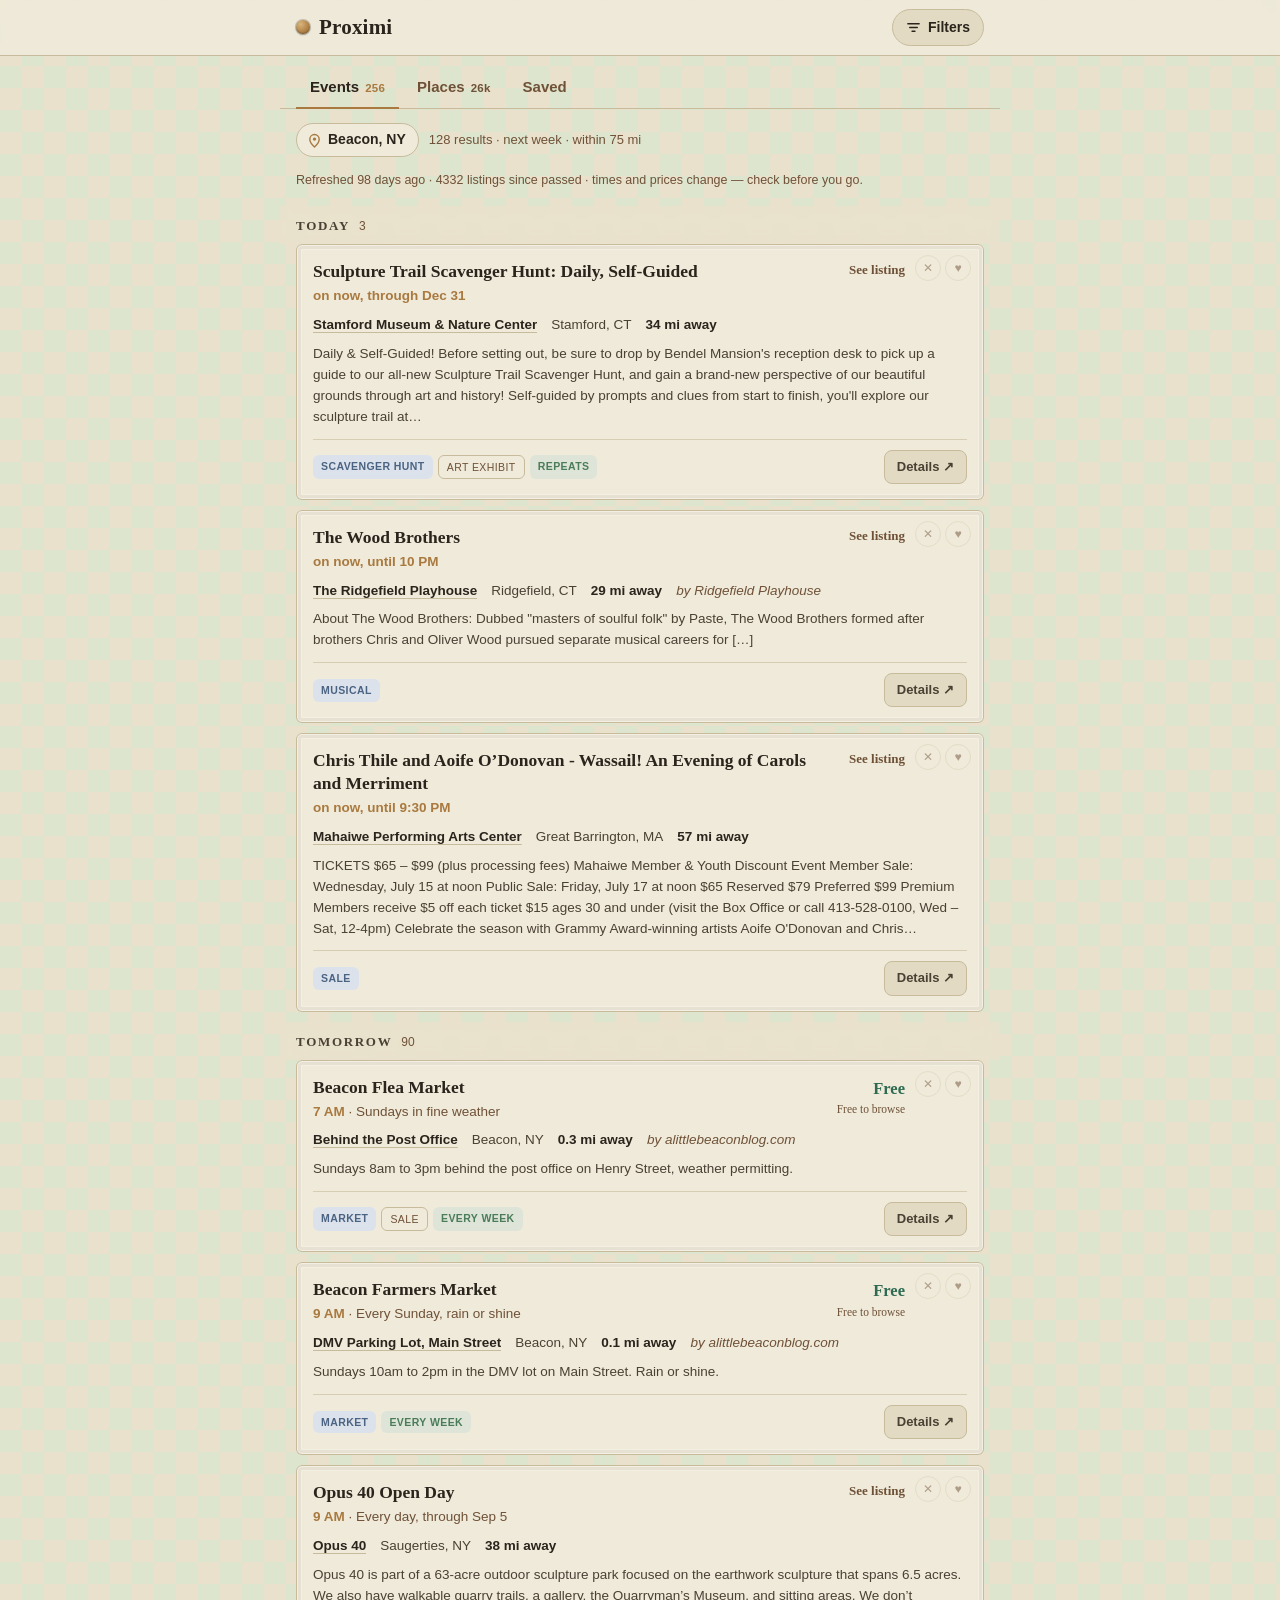
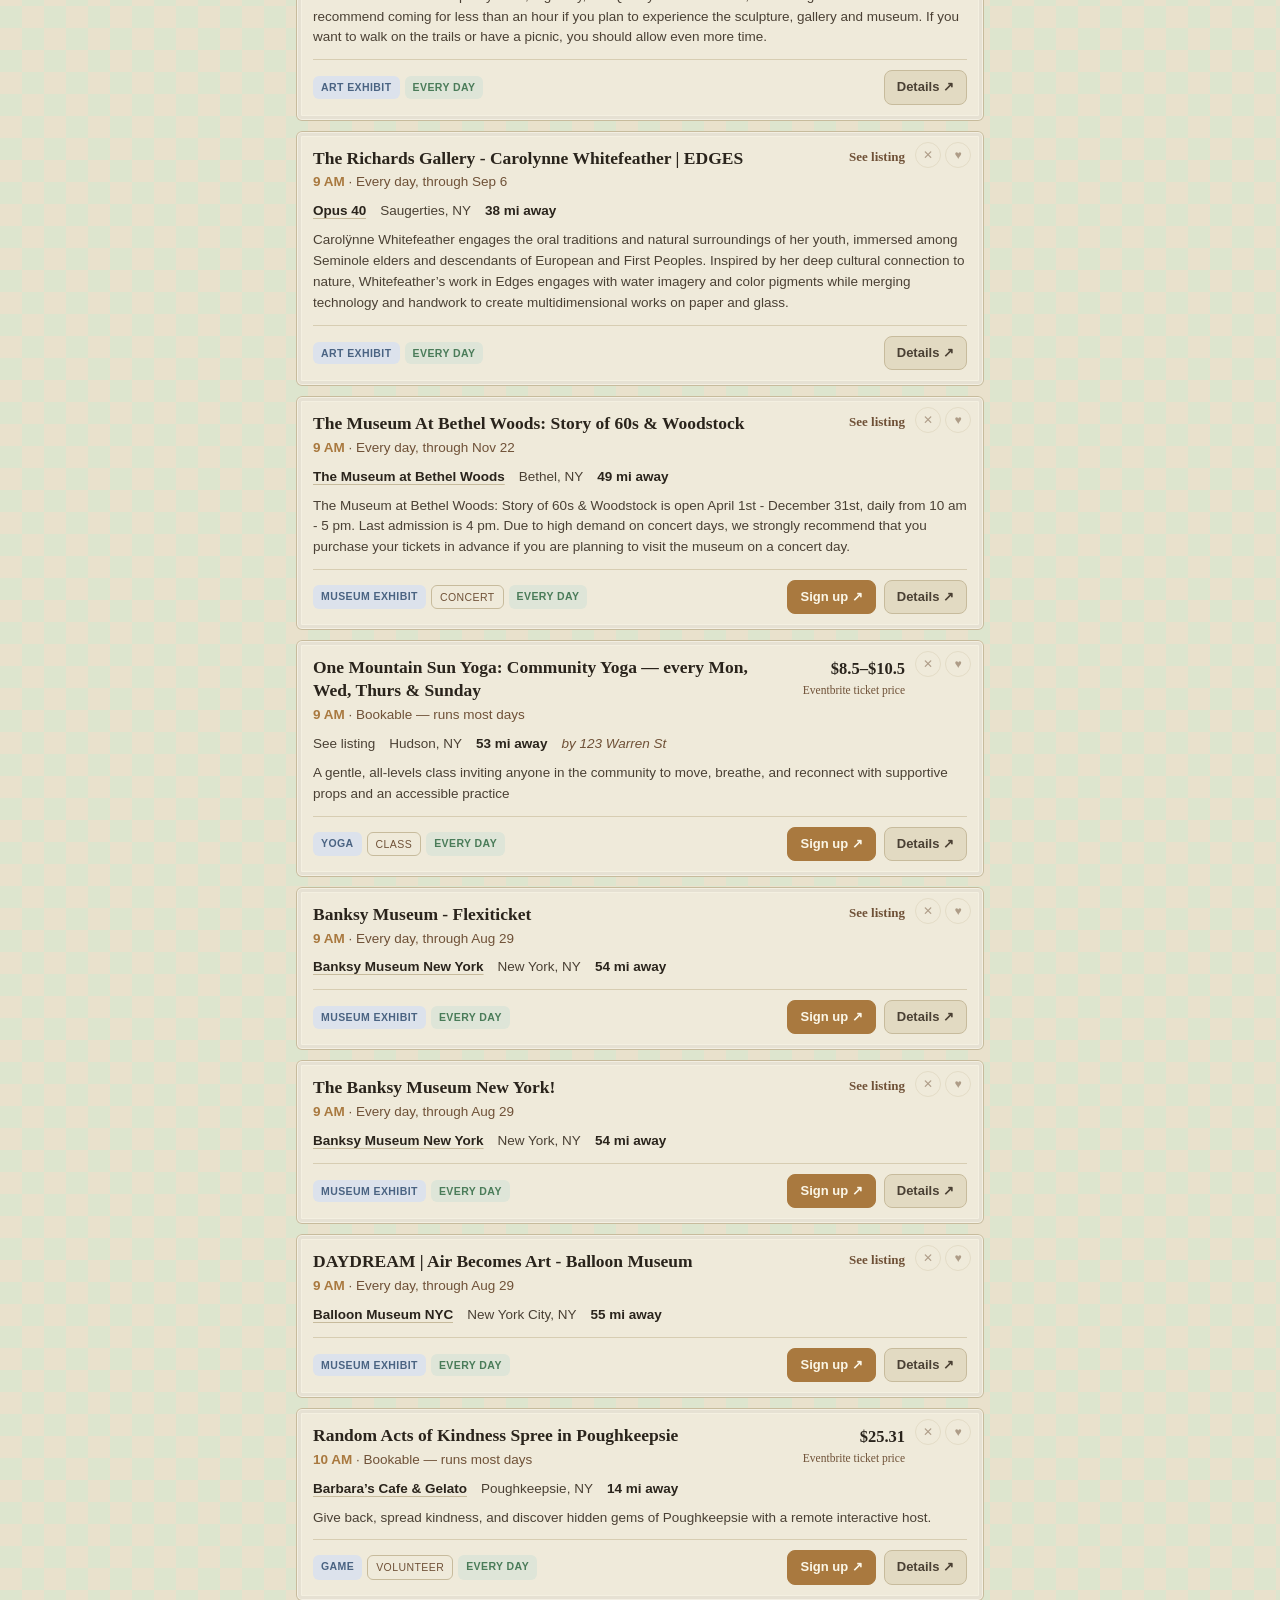
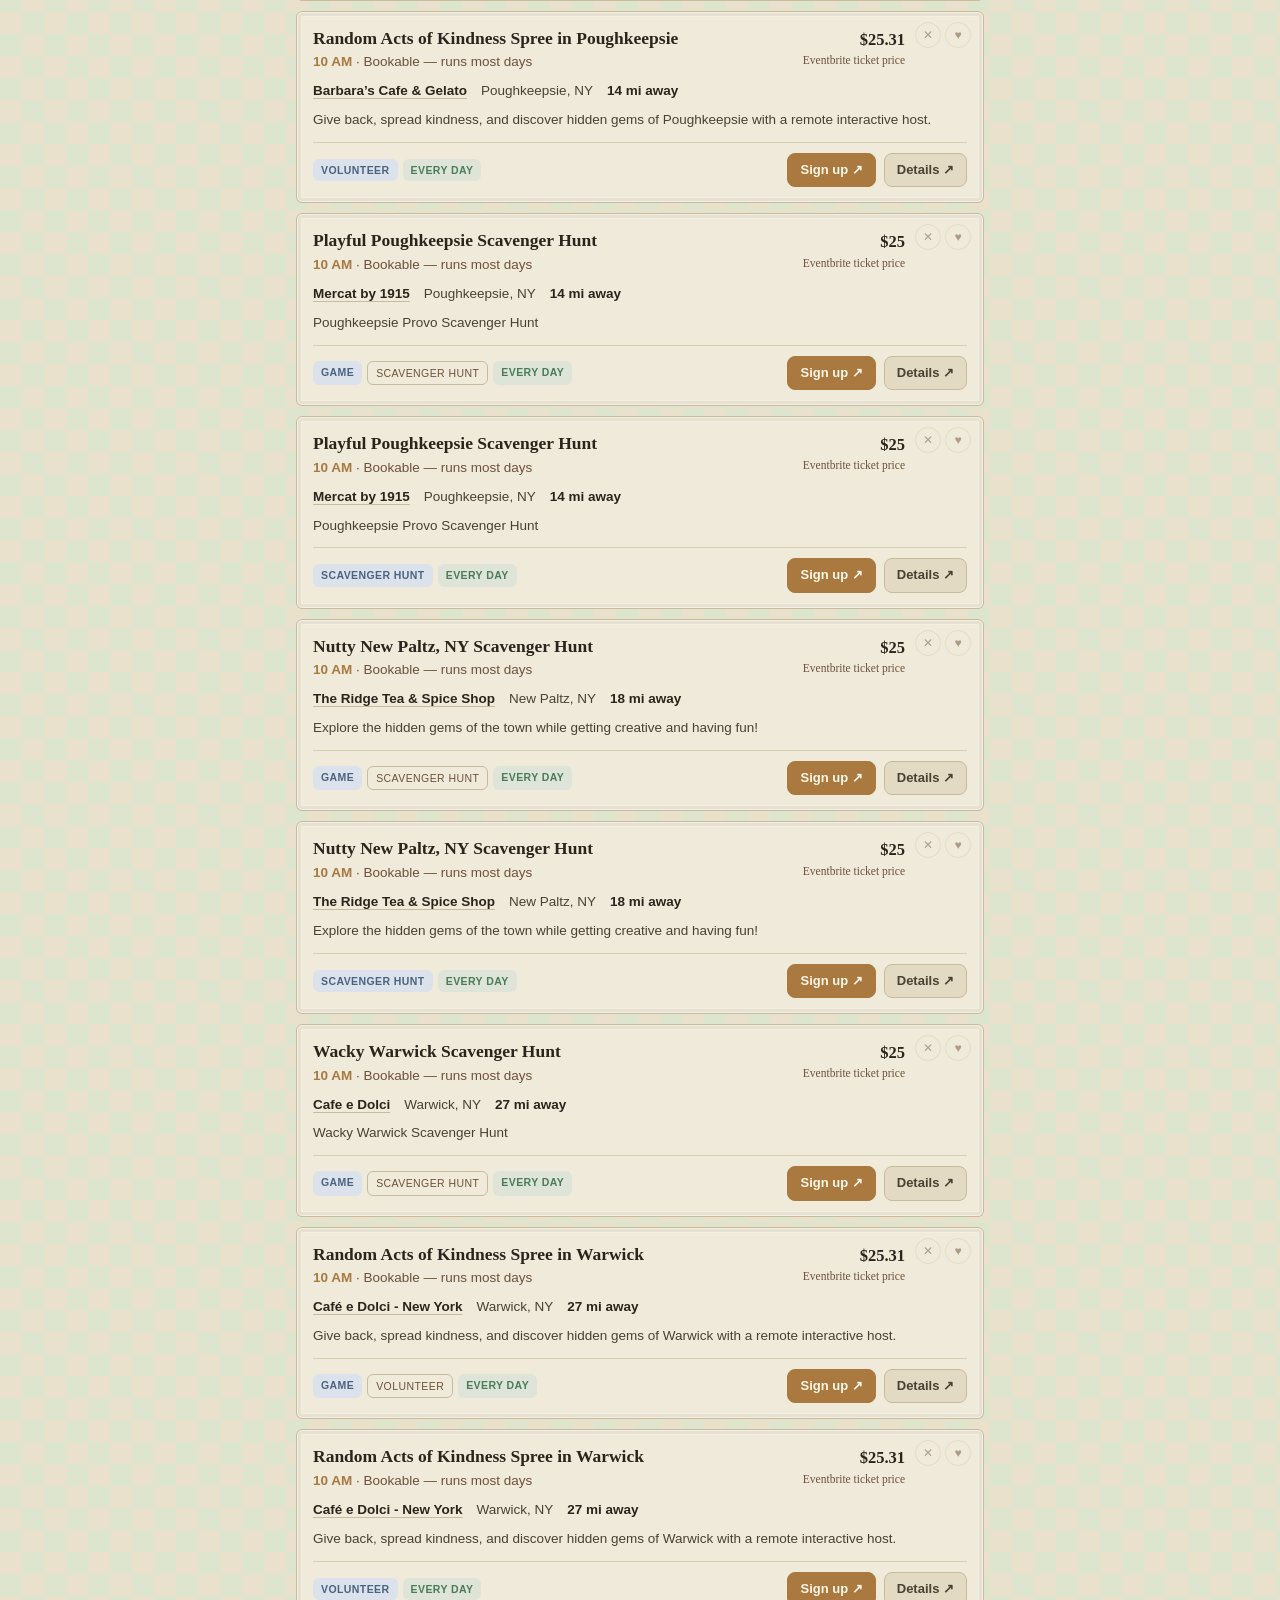
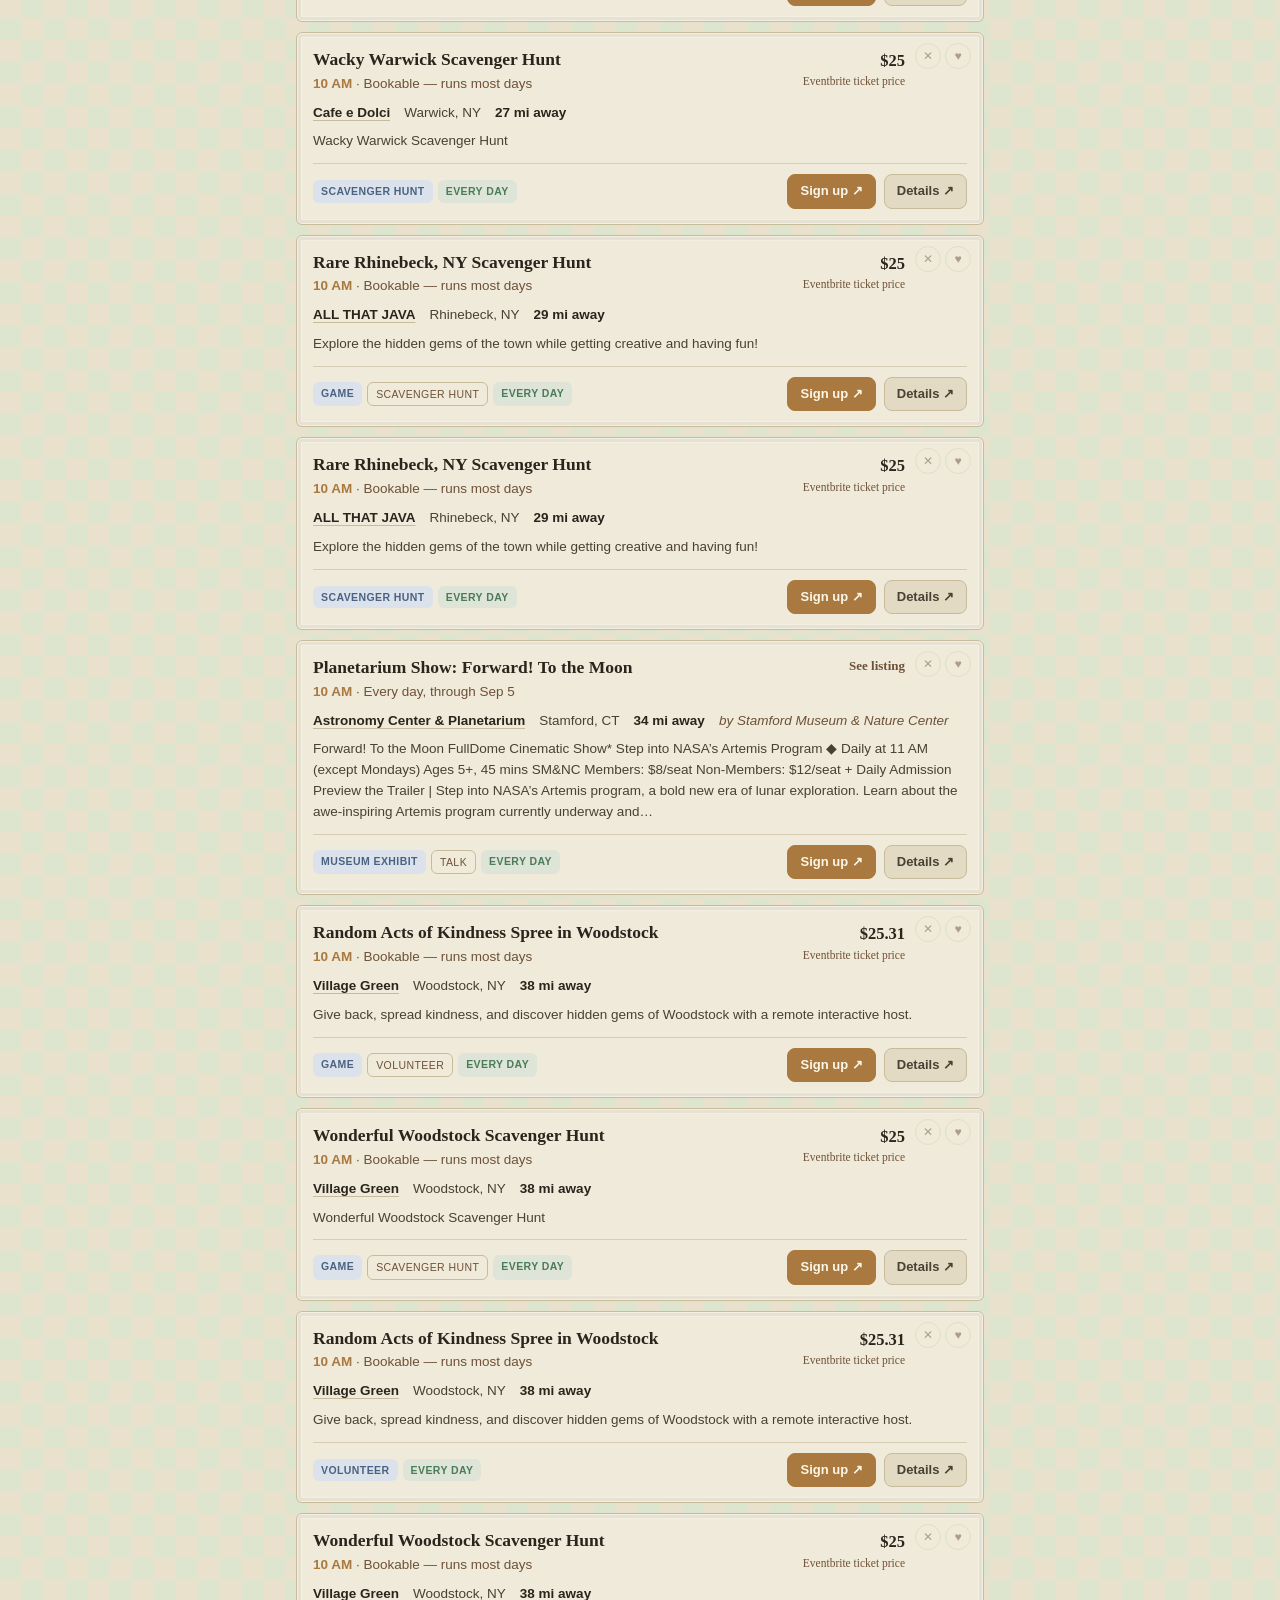
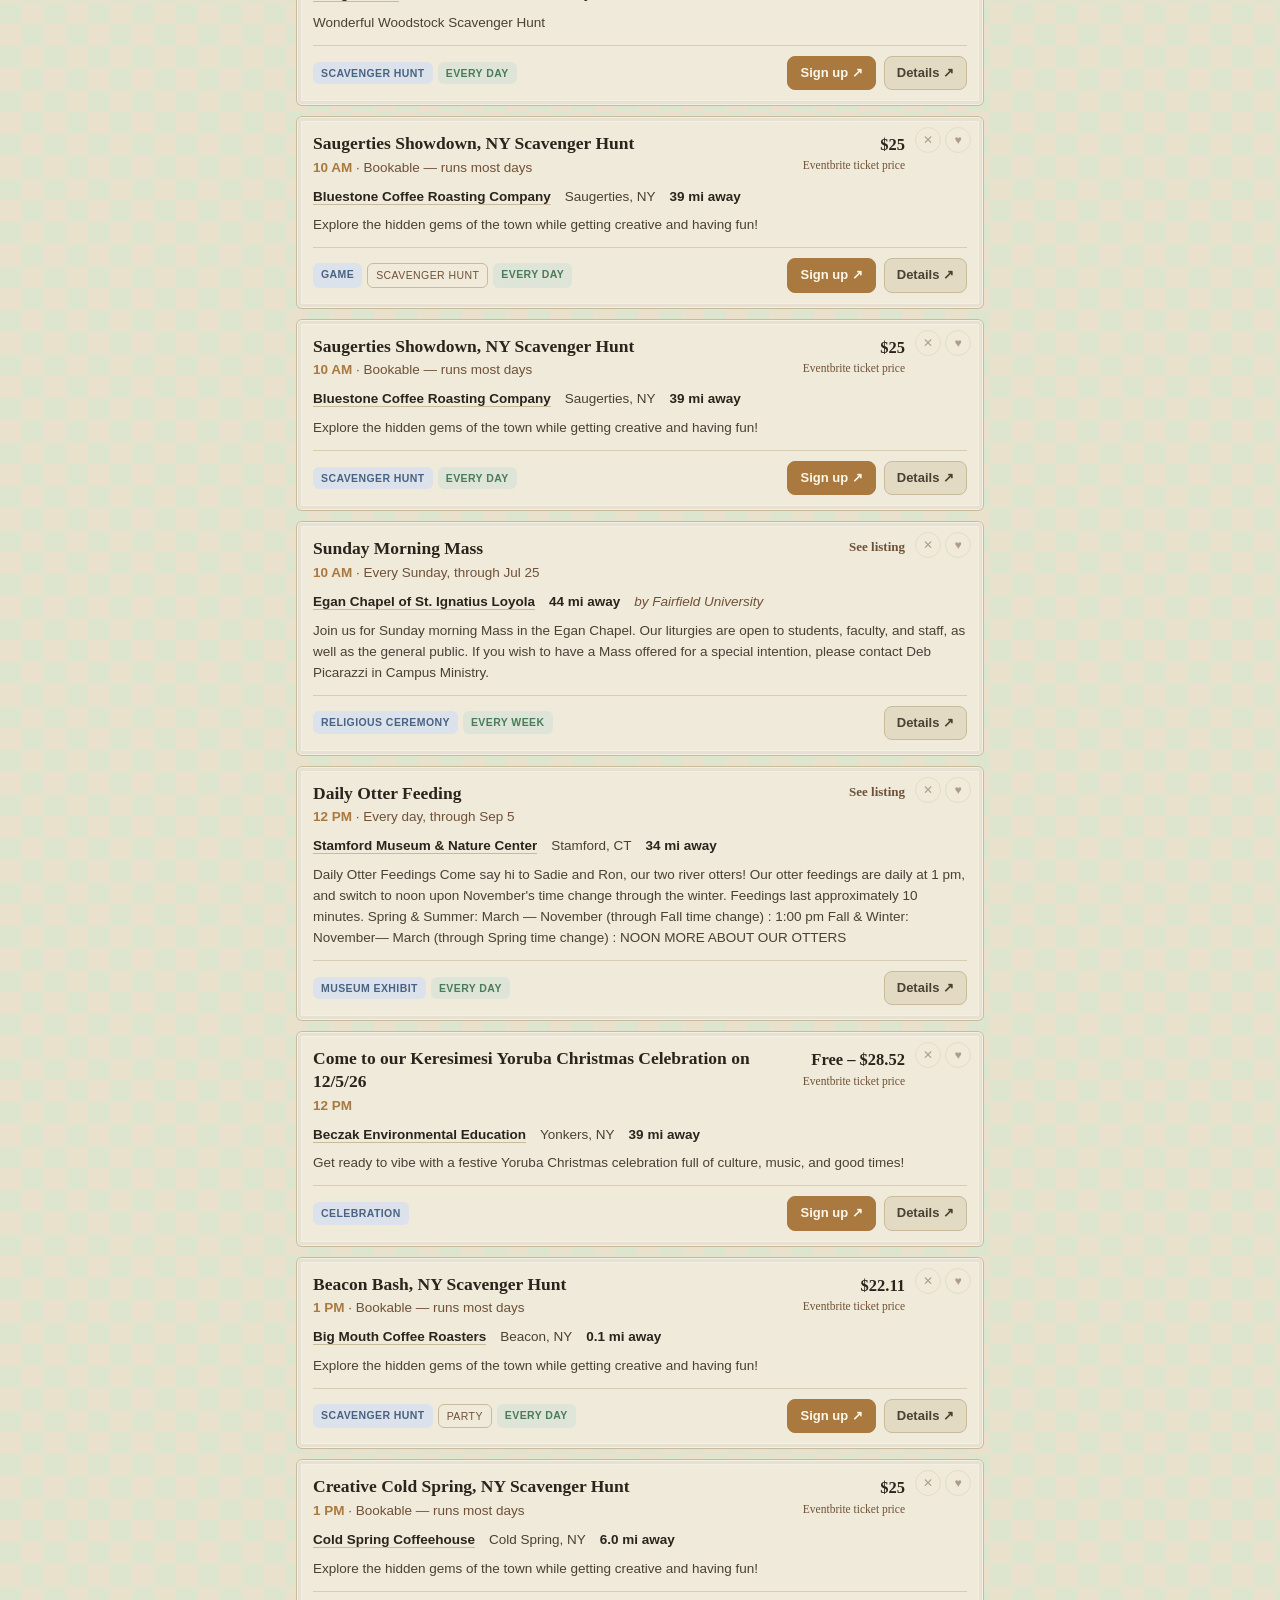
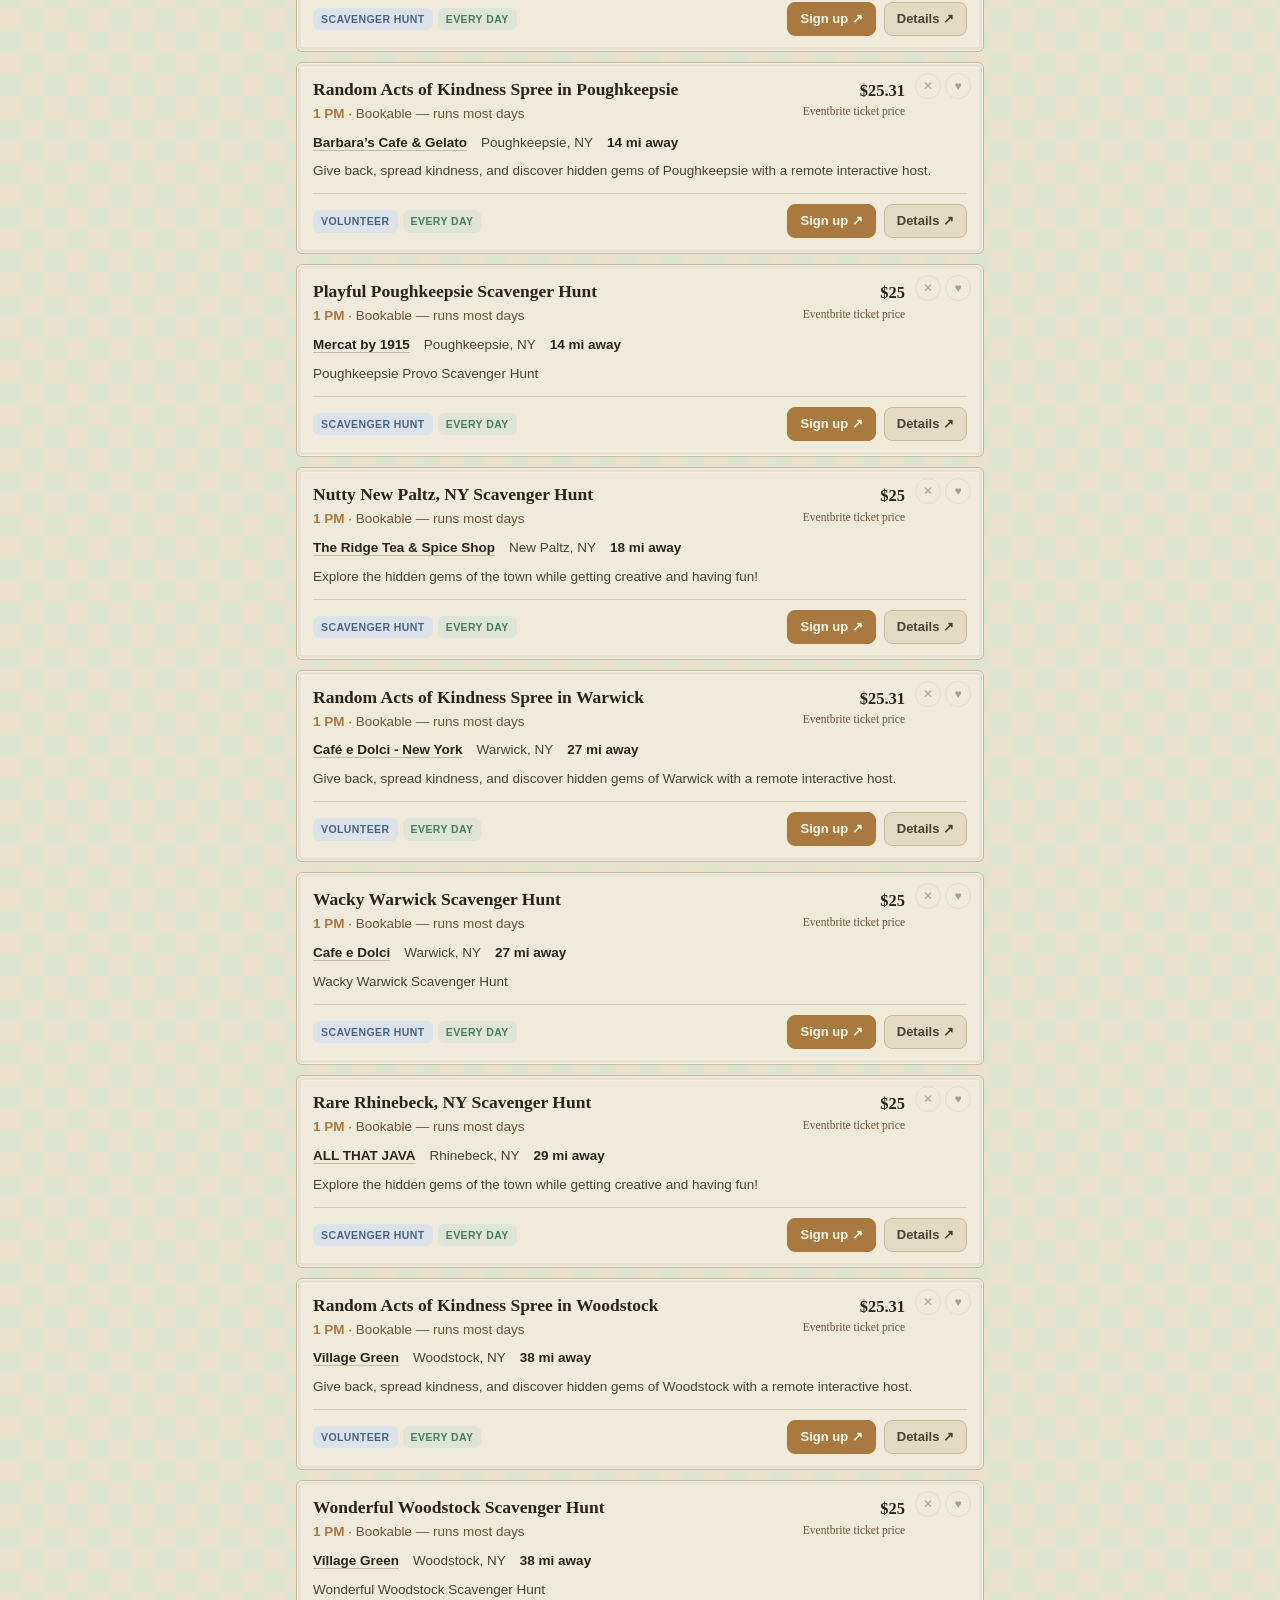
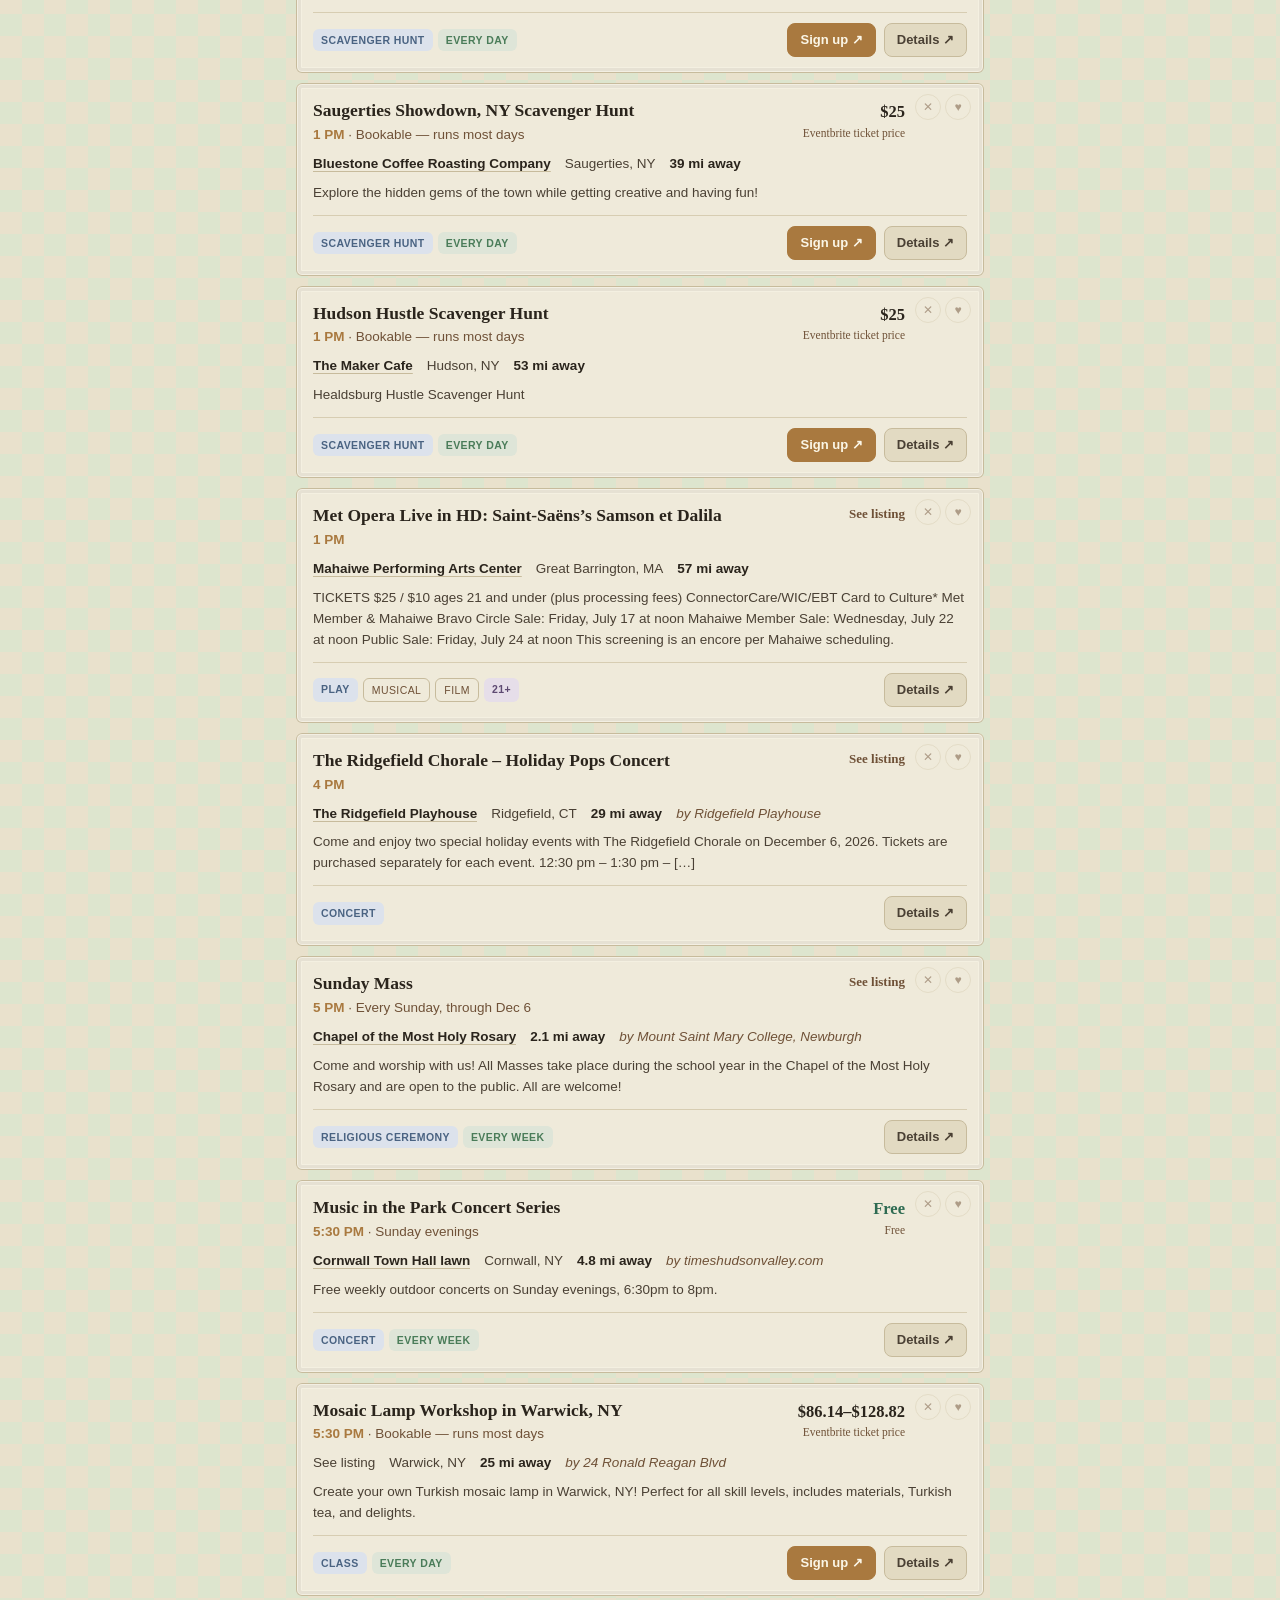
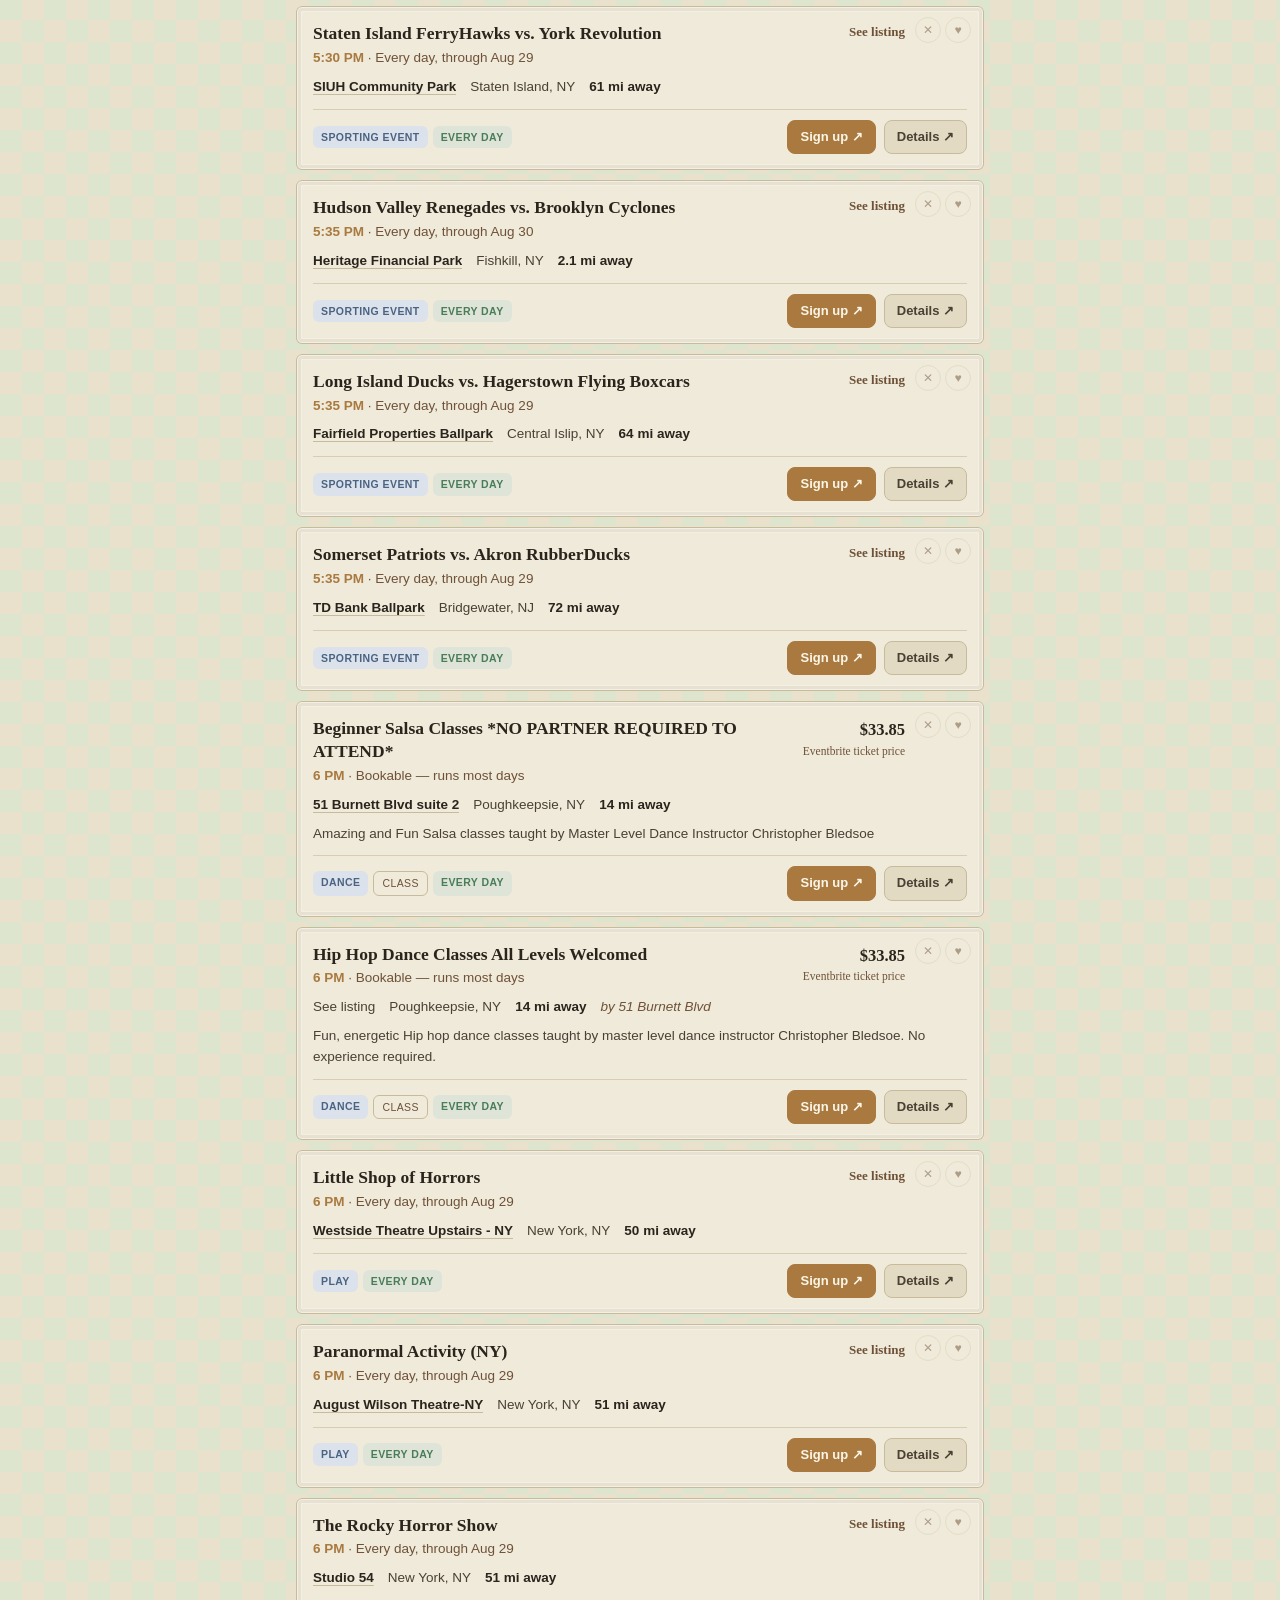
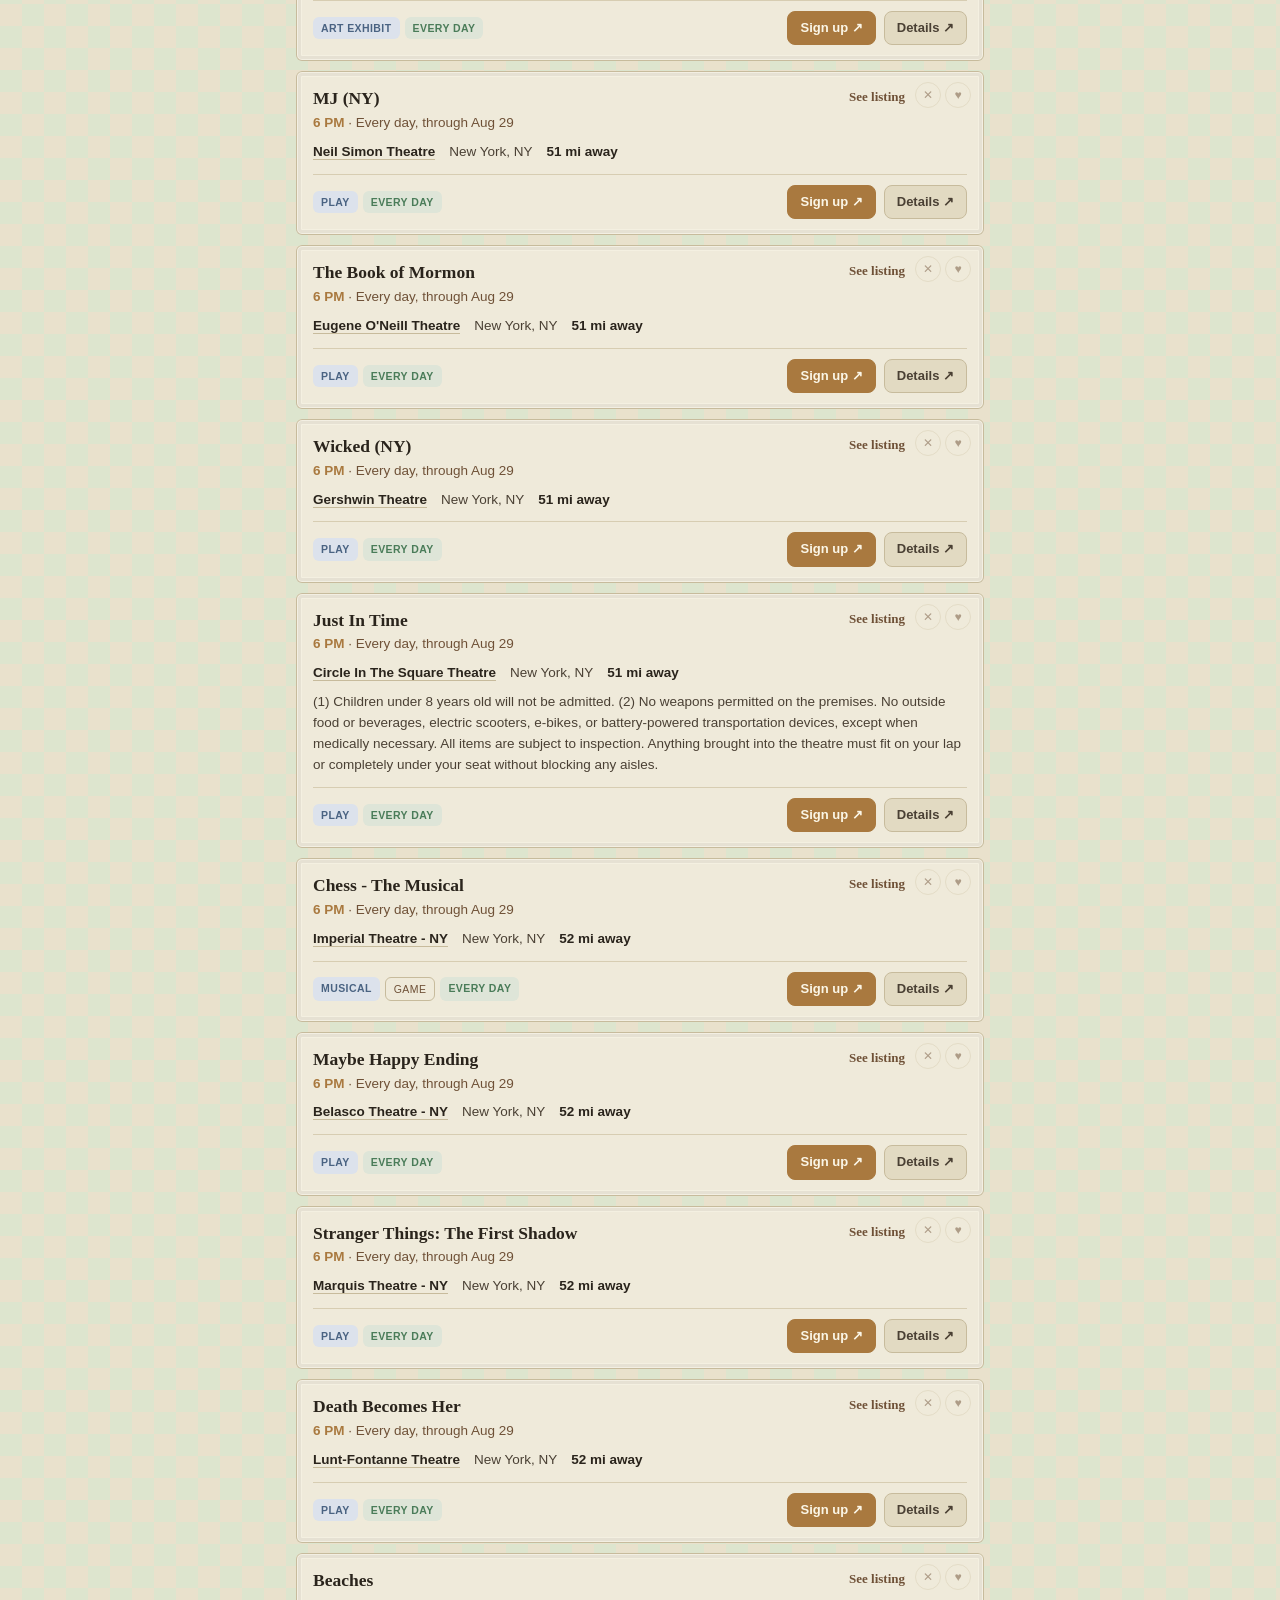
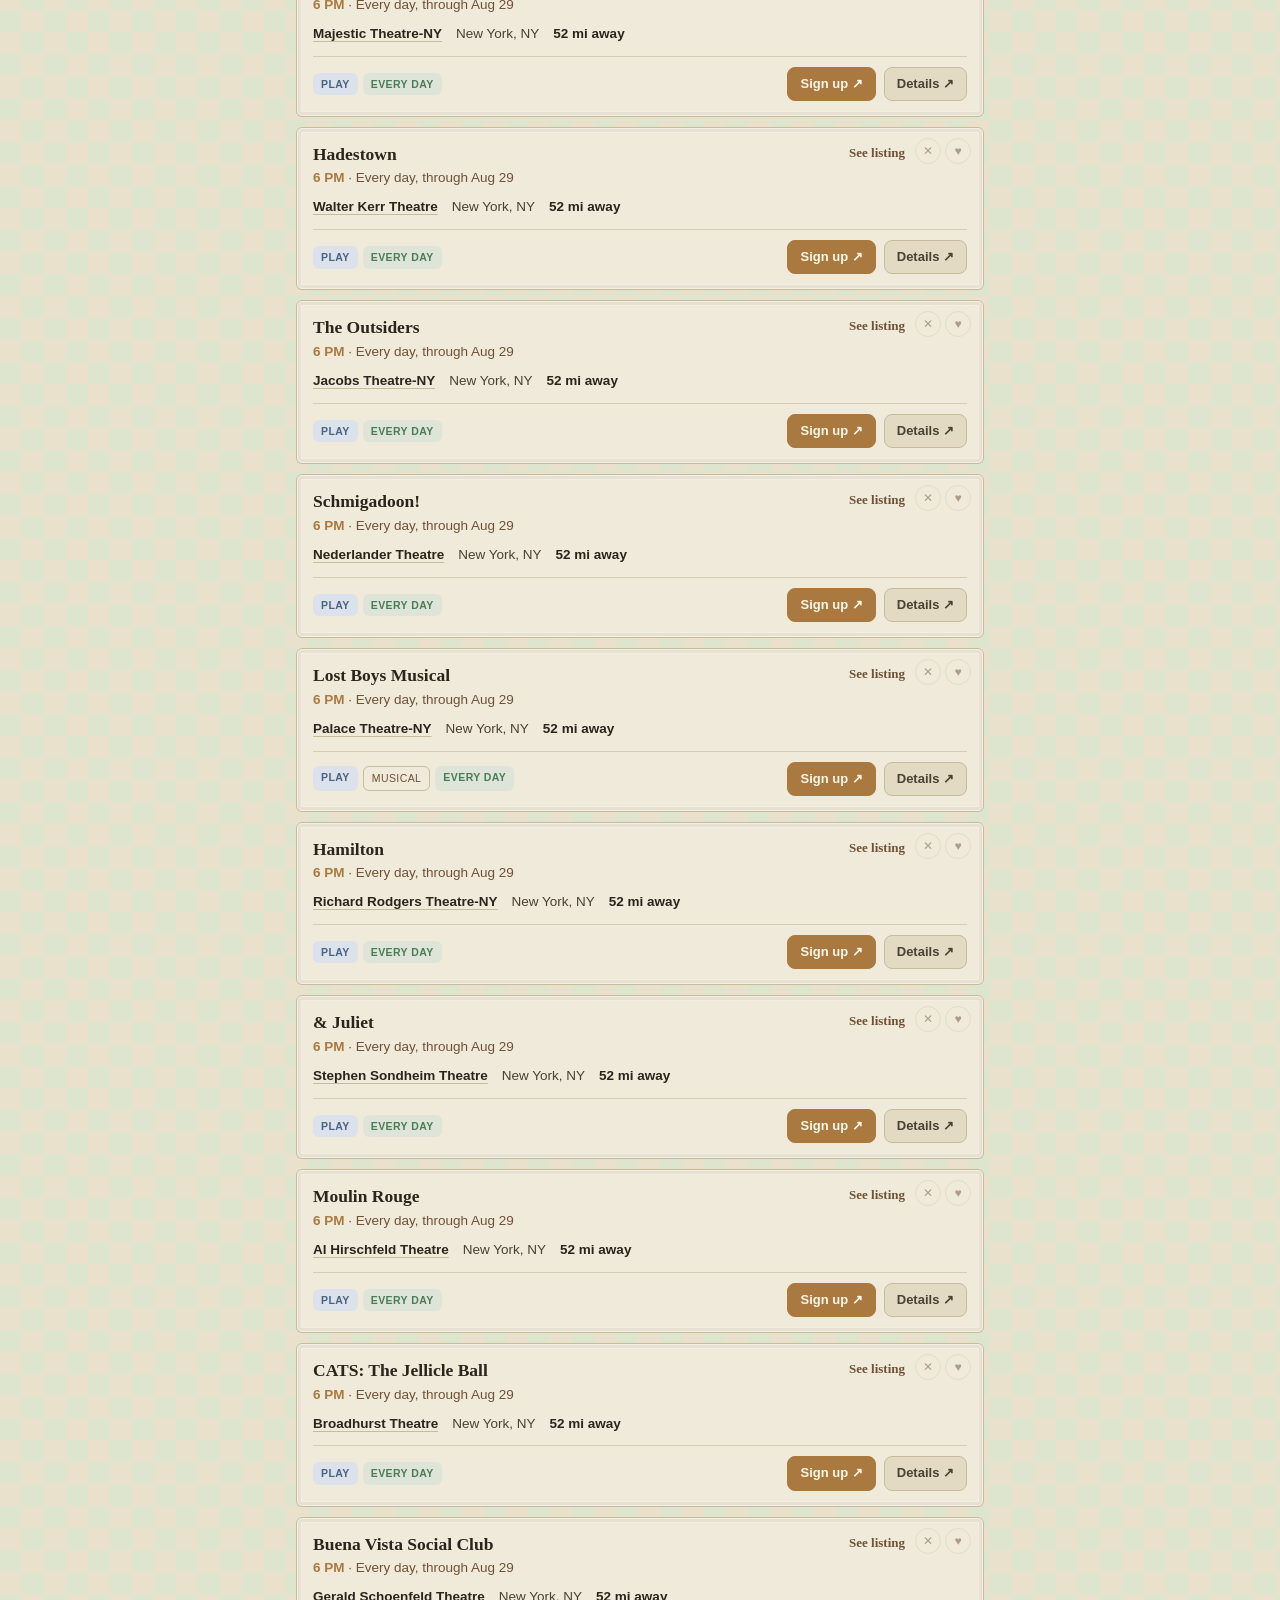
==== commit 2e2f836e: "The Places page says which of its two jobs it is doing "Somewhere to go, whether or not anything is " ====
--- a/index.html
+++ b/index.html
@@ -62,6 +62,8 @@
 <div class="wrap">
   <p class="venue-banner" id="venue-banner" hidden>
     Showing only <strong id="venue-banner-name"></strong>
+    <span class="venue-banner-note" id="venue-banner-note" hidden>— filters paused,
+      so this is everything they have on</span>
     <button type="button" id="venue-banner-clear">Show everywhere</button>
   </p>
 </div>
@@ -86,8 +88,8 @@
   </div>
 
   <div id="places-view" role="tabpanel" aria-labelledby="tab-places" hidden>
-    <p class="places-intro">Somewhere to go, whether or not anything is on.
-      Swipe a place right to like it, left to mute it.</p>
+    <p class="places-intro" id="places-intro">Somewhere to go, whether or not
+      anything is on. Swipe a place right to like it, left to mute it.</p>
     <div class="places-controls">
       <input id="places-search" type="search" placeholder="Search places or towns…"
              autocomplete="off" aria-label="Search places">
@@ -100,15 +102,41 @@
         </select>
       </label>
     </div>
+    <!-- Somewhere to eat is five times the size of somewhere to go and is a
+         different question, so it is a scope rather than two more chips in a
+         list of thirty. "To visit" is the default: this page has always been
+         the directory, and it stays that until somebody asks for dinner. -->
+    <div class="places-scope chips" id="places-scope" role="group"
+         aria-label="What you are looking for"></div>
     <div class="places-controls">
       <label class="places-kind-field">
         <span class="sr-only">Kind of place</span>
         <select id="places-kinds"></select>
       </label>
+    </div>
+    <div class="places-controls" id="places-food" hidden>
+      <label class="places-kind-field">
+        <span class="sr-only">Kind of food</span>
+        <select id="places-cuisines"></select>
+      </label>
+    </div>
+    <div class="places-toggles">
       <label class="places-toggle">
         <input type="checkbox" id="places-saved"> Liked only
       </label>
-    </div>
+      <label class="places-toggle">
+        <input type="checkbox" id="places-events"> Has something on
+      </label>
+      <label class="places-toggle" id="places-open-wrap" hidden>
+        <input type="checkbox" id="places-open"> Open now
+      </label>
+      <label class="places-toggle" id="places-indie-wrap" hidden>
+        <input type="checkbox" id="places-indie"> Independents only
+      </label>
+    </div>
+    <p class="places-hint" id="places-food-hint" hidden>Hours and cuisines are
+      whatever OpenStreetMap records, and a kitchen closes earlier than a bar —
+      ring ahead before driving.</p>
     <p class="places-summary" id="places-summary"></p>
     <ul id="places-list" class="places-list"></ul>
     <p class="fine places-credit">Place data from
@@ -159,6 +187,16 @@
       </form>
       <div class="chips" id="presets"></div>
       <p class="loc-status" id="loc-status" role="status" aria-live="polite"></p>
+    </section>
+
+    <!-- One tap for the question the app exists to answer. It moves four
+         filters that are all visible below, so it is a shortcut rather than
+         a mode and Reset undoes it. -->
+    <section class="group" aria-labelledby="g-quick">
+      <h3 class="group-h" id="g-quick">Quick</h3>
+      <div class="chips">
+        <button type="button" id="tonight-free" class="chip">Free tonight, nearby</button>
+      </div>
     </section>
 
     <section class="group" aria-labelledby="g-when">
@@ -195,9 +233,10 @@
           <button type="button" id="clear-hidden" class="chip" hidden>Restore all hidden</button>
         </div>
         <p class="hint">Swipe a card left to hide it, right to save it to the
-          Saved tab — or use the buttons on the card. Swiping a repeating listing
-          left asks whether you mean this one time or every time. Kept in this
-          browser only.</p>
+          Saved tab — or use the buttons on the card. Either way it leaves the
+          feed, so the list is only ever what you have not decided about yet.
+          Swiping a repeating listing left asks whether you mean this one time
+          or every time. Kept in this browser only.</p>
       </div>
 
       <p class="hint">Family &amp; kids covers anything aimed at children or at
--- a/assets/styles.css
+++ b/assets/styles.css
@@ -594,6 +594,8 @@
   border-radius: var(--radius); border: 1px solid var(--line);
   background: var(--surface);
 }
+.places-scope { margin: 10px 0 0; }
+.places-hint { margin: 8px 0 0; font-size: 12px; color: var(--ink-3); }
 .places-toggles { display: flex; flex-wrap: wrap; gap: 8px 18px; margin: 10px 0 0; }
 .places-toggle {
   display: inline-flex; align-items: center; gap: 7px;
@@ -683,6 +685,16 @@
   border: 1px solid var(--line); color: var(--ink-2); background: var(--surface-2);
 }
 .place-tag.is-chain { opacity: .7; }
+/* Open and closed are the only two row tags that are a claim about right now,
+   so they are the only two that carry colour. */
+.place-tag.is-open { color: var(--free); border-color: currentColor; }
+.place-tag.is-shut { opacity: .7; text-decoration: line-through; }
+.place-tag.is-cuisine { text-transform: none; letter-spacing: 0; }
+/* "We looked and there was nothing" is a smaller fact than the ones beside it,
+   and it should read that way — informative, not a warning. */
+.place-tag.is-quiet {
+  opacity: .75; border-style: dashed; background: none;
+}
 .place-note, .place-hours {
   /* OSM descriptions carry bare URLs, which are one unbreakable word and will
      push the whole page sideways on a phone if allowed to. */
@@ -712,6 +724,8 @@
 }
 .venue-banner[hidden] { display: none; }
 .venue-banner strong { color: var(--ink); }
+.venue-banner-note { color: var(--ink-3); }
+.venue-banner-note[hidden] { display: none; }
 .venue-banner button {
   font: inherit; font-weight: 600; cursor: pointer; margin-left: 10px;
   background: none; border: 0; padding: 0; color: var(--accent);
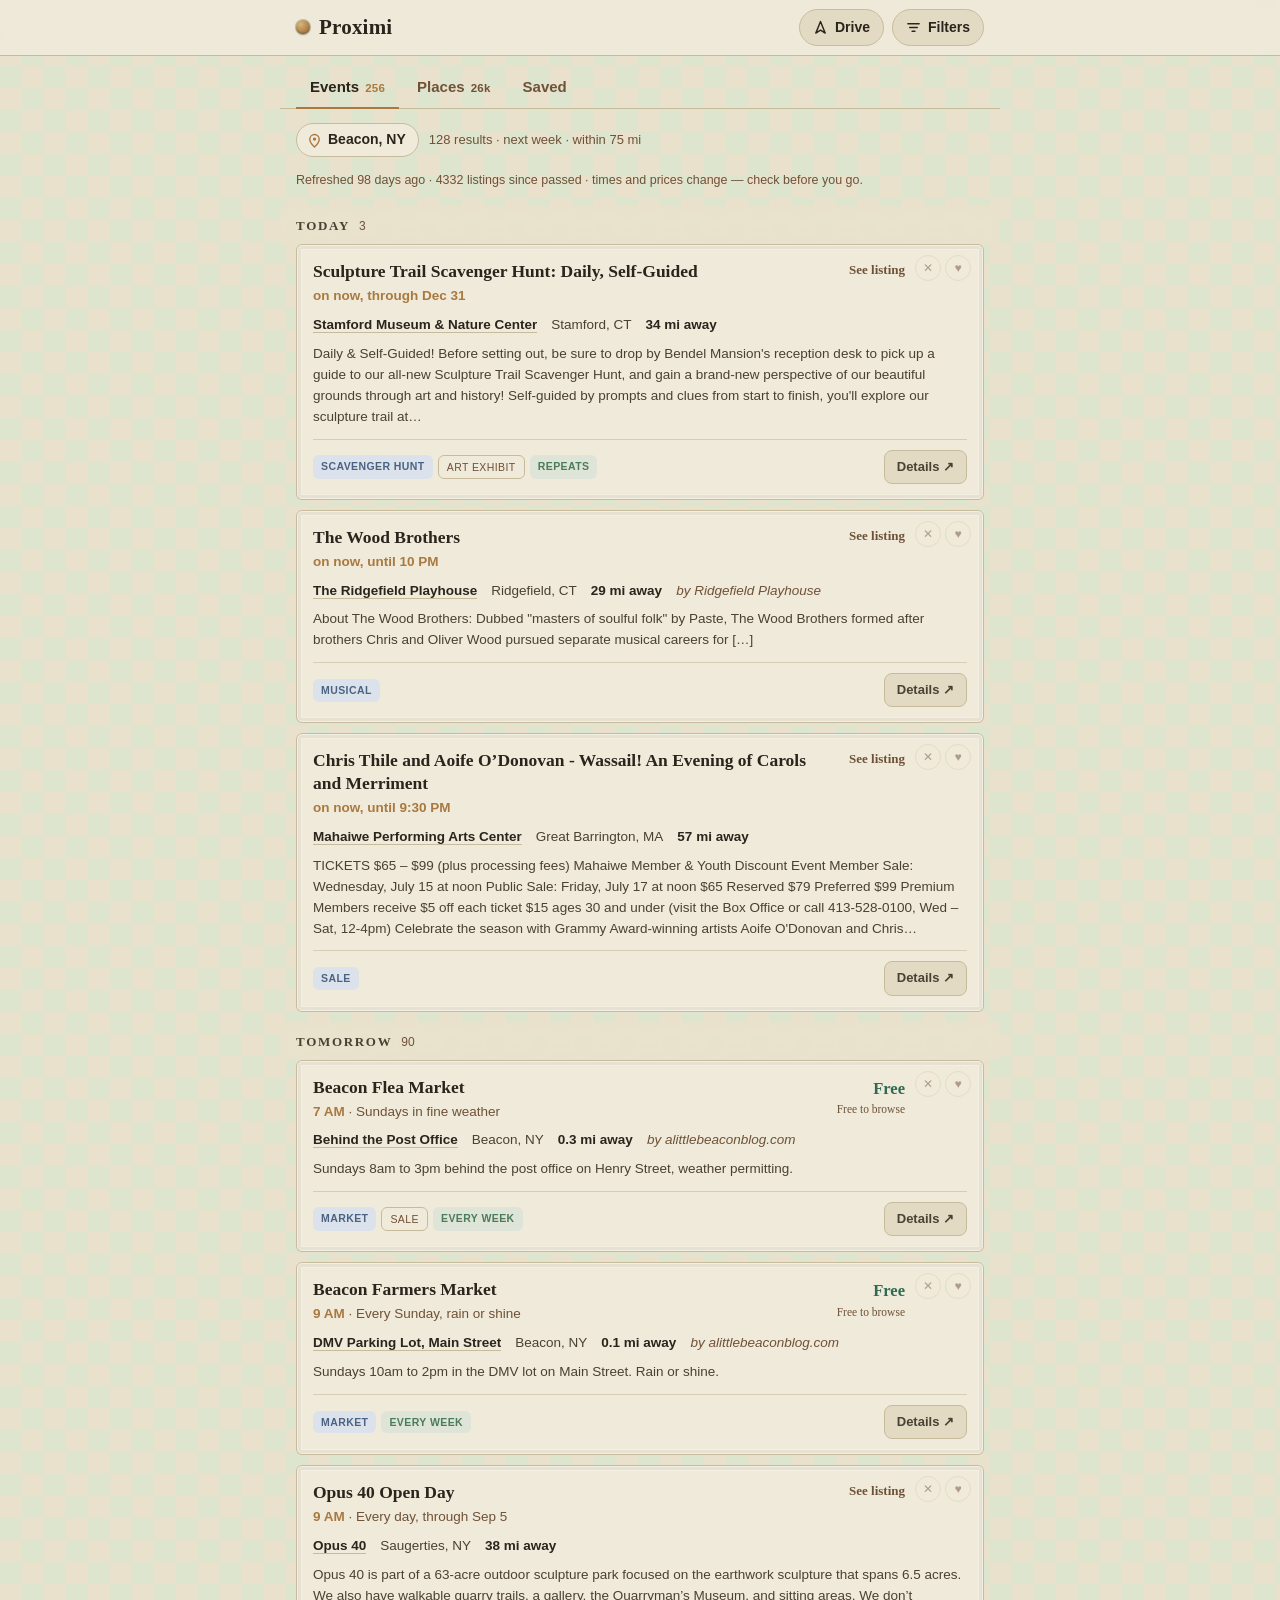
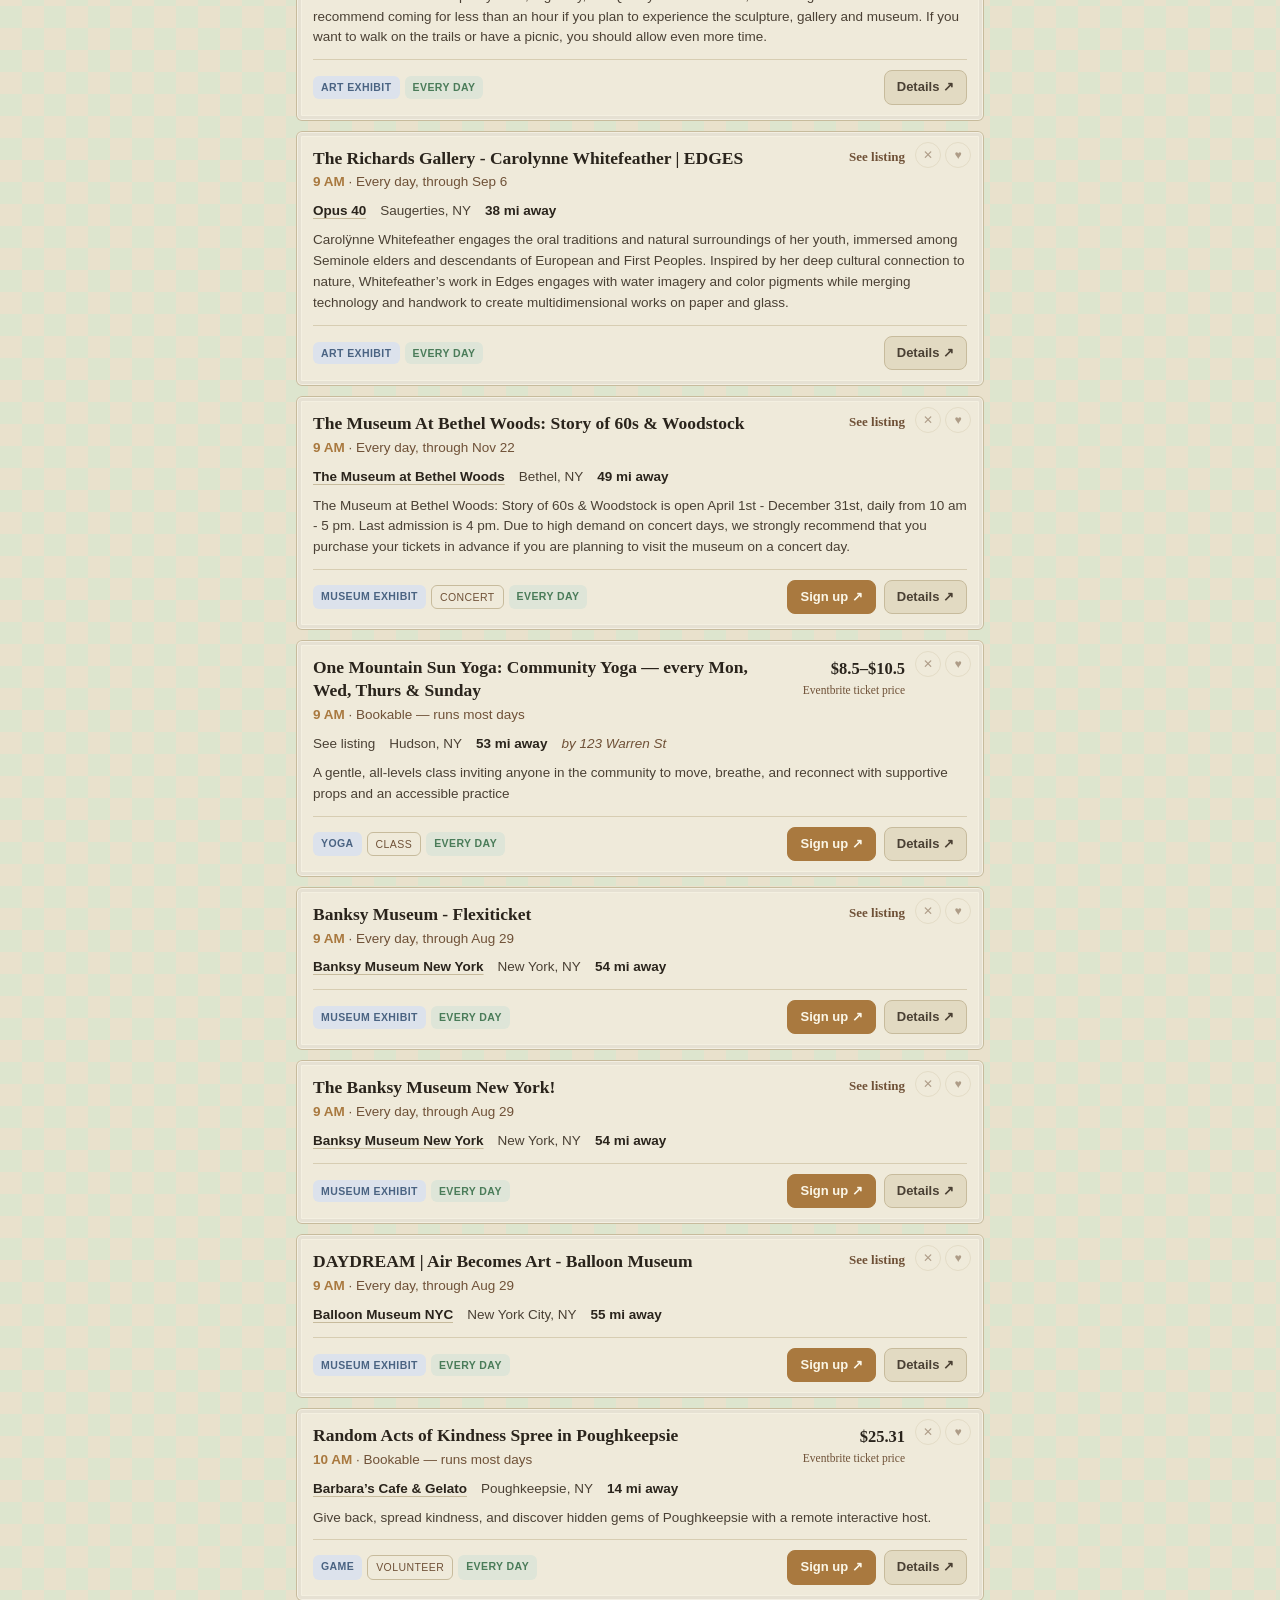
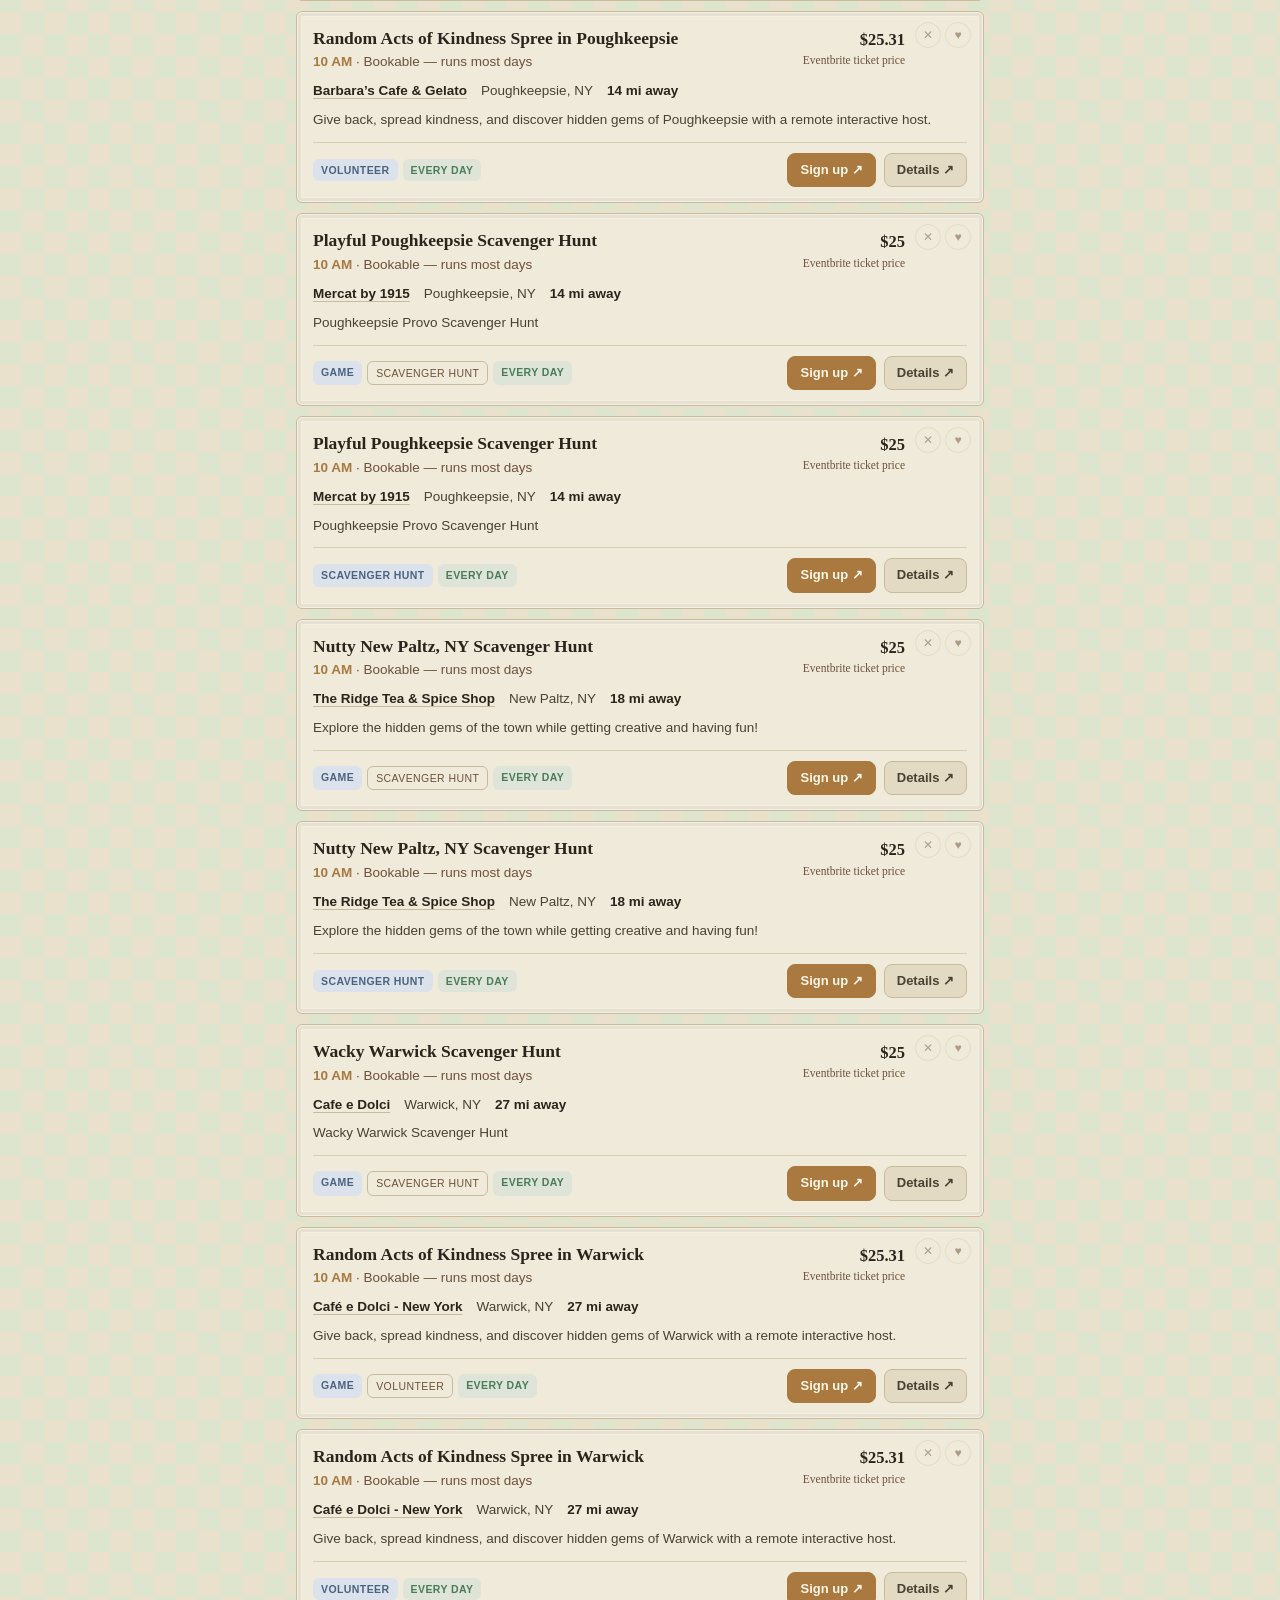
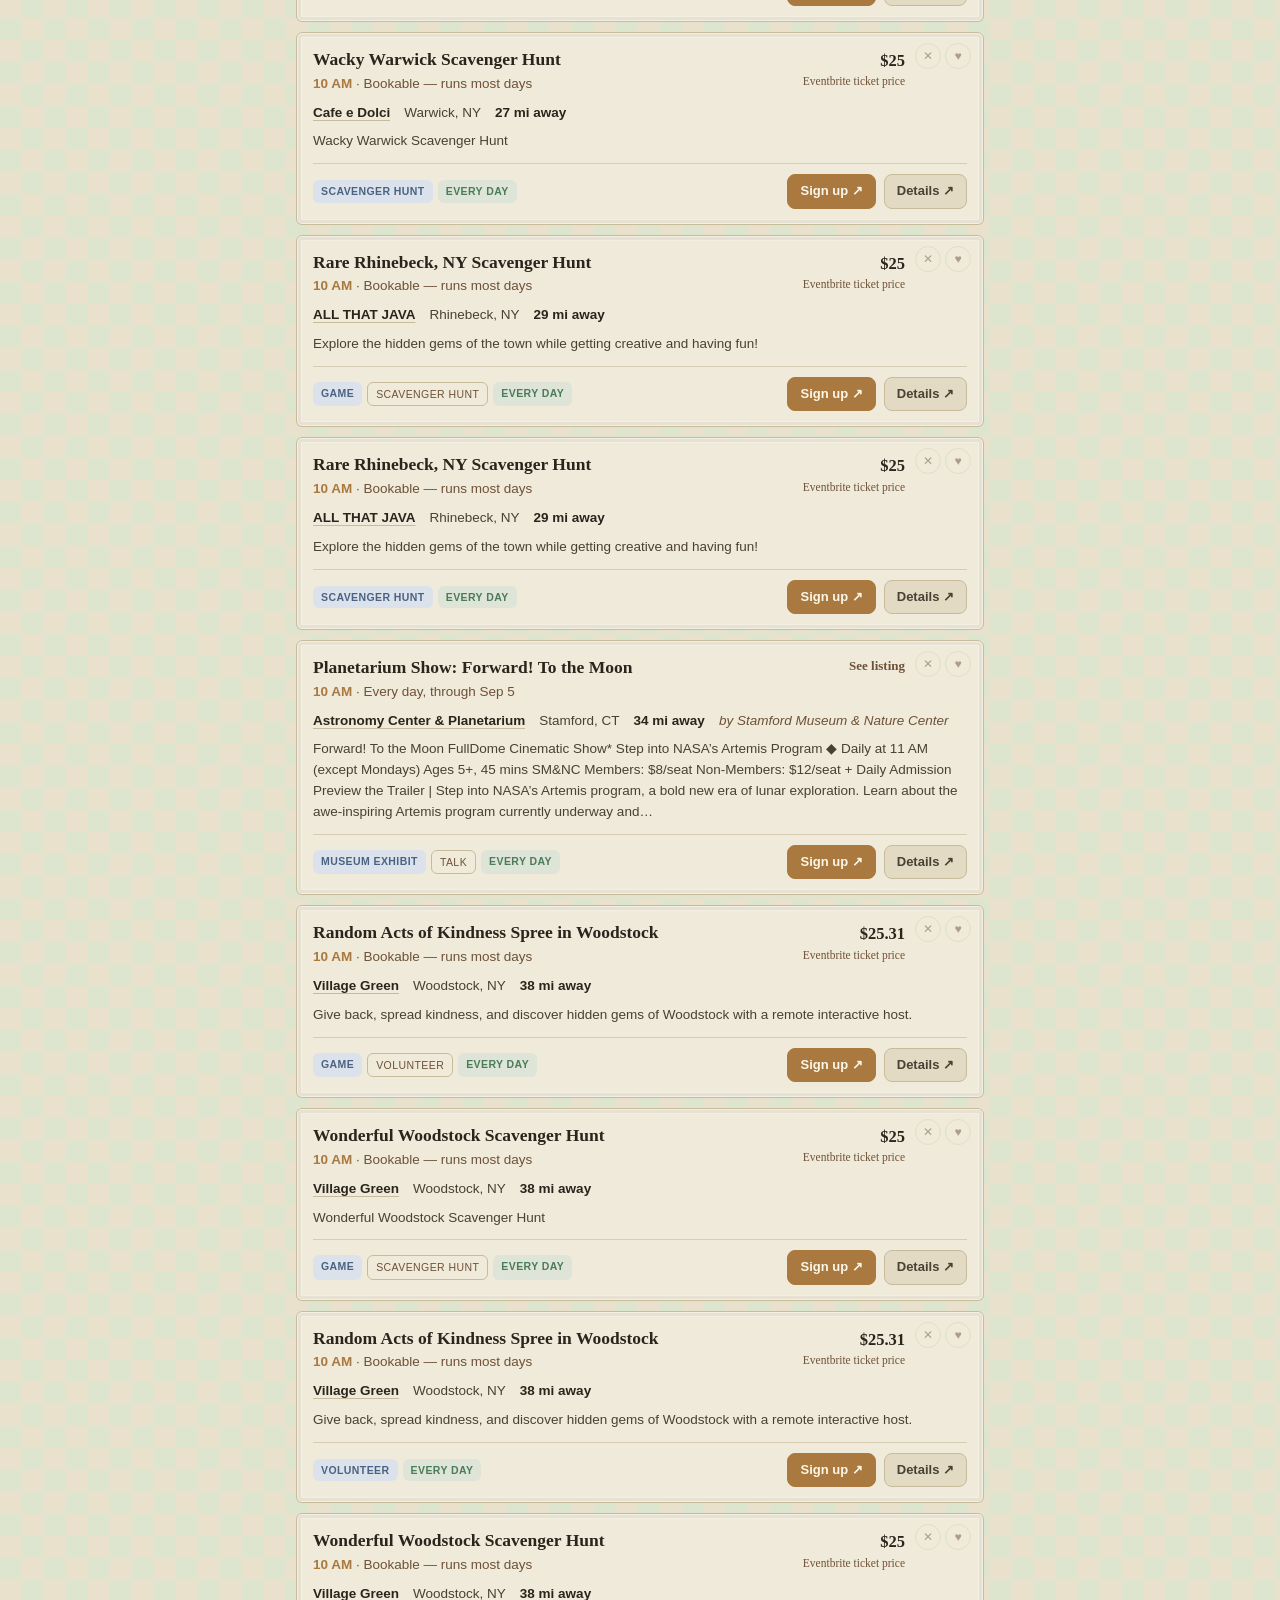
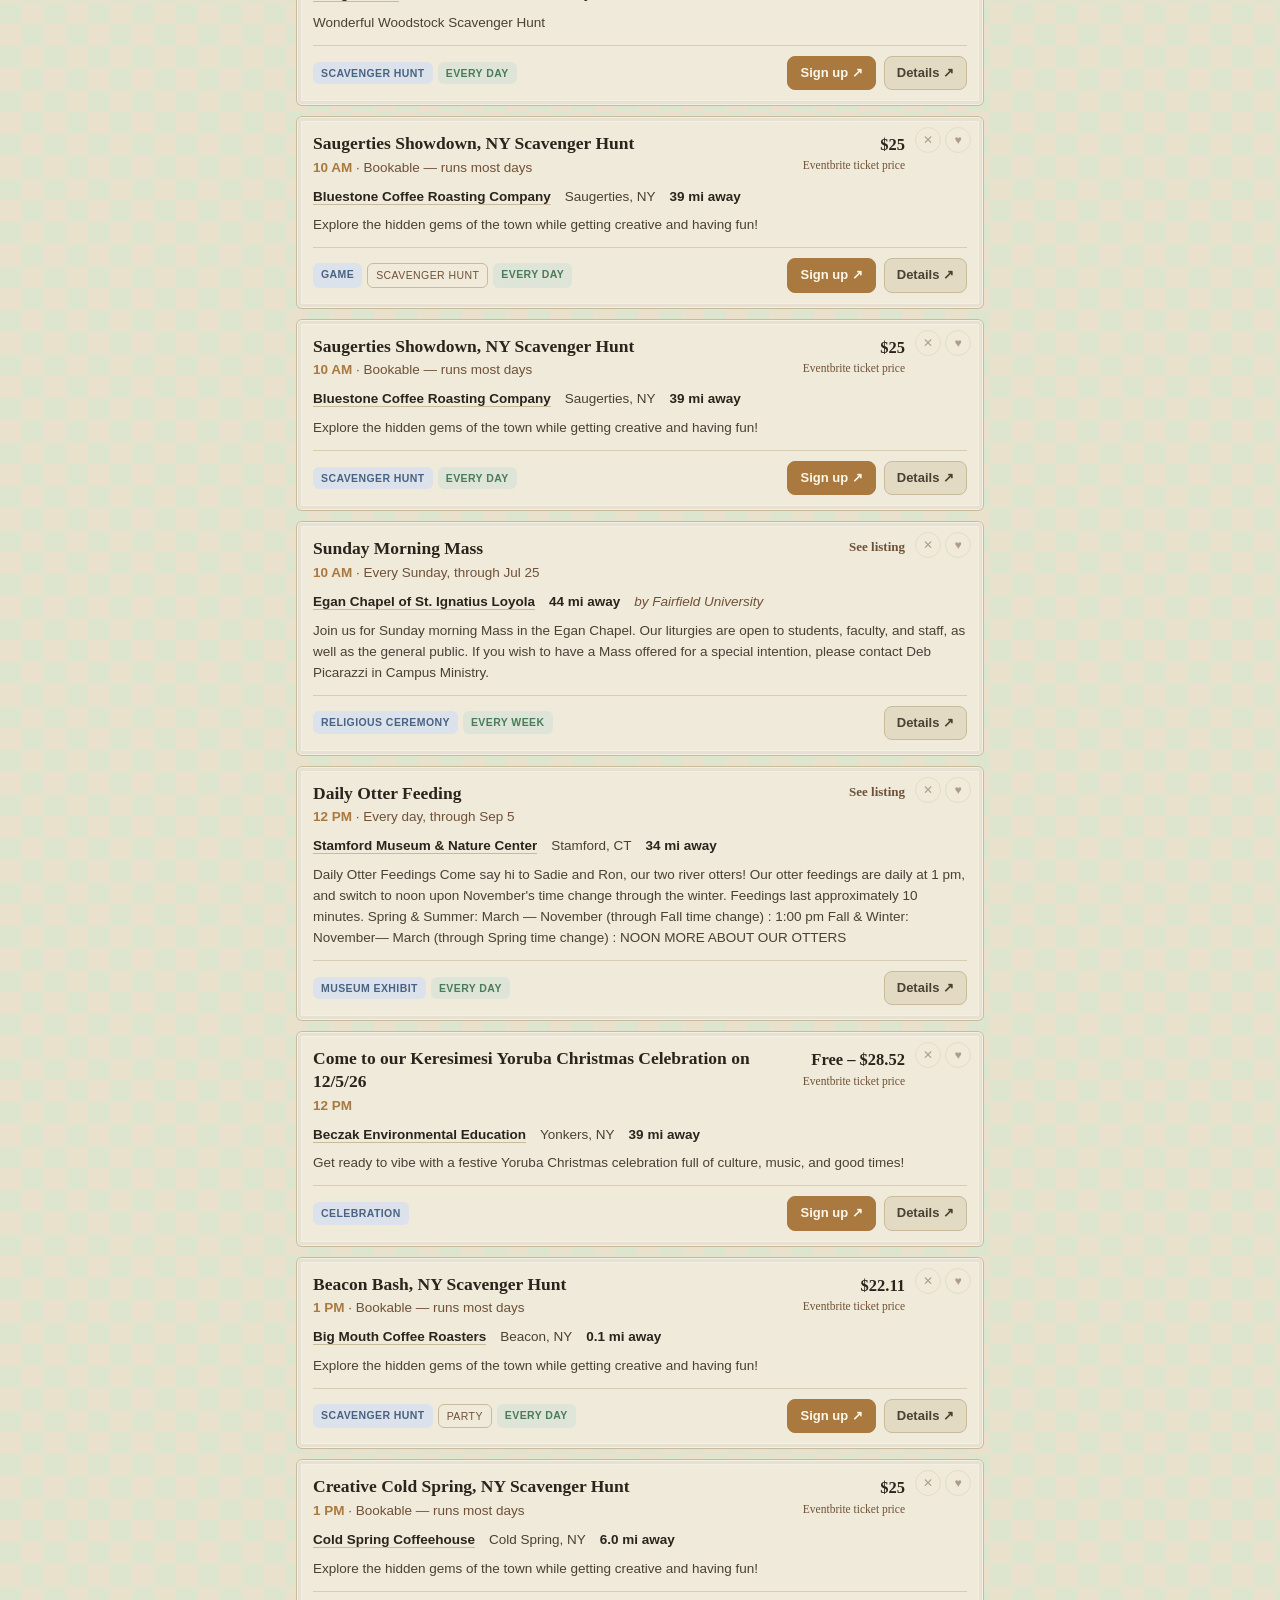
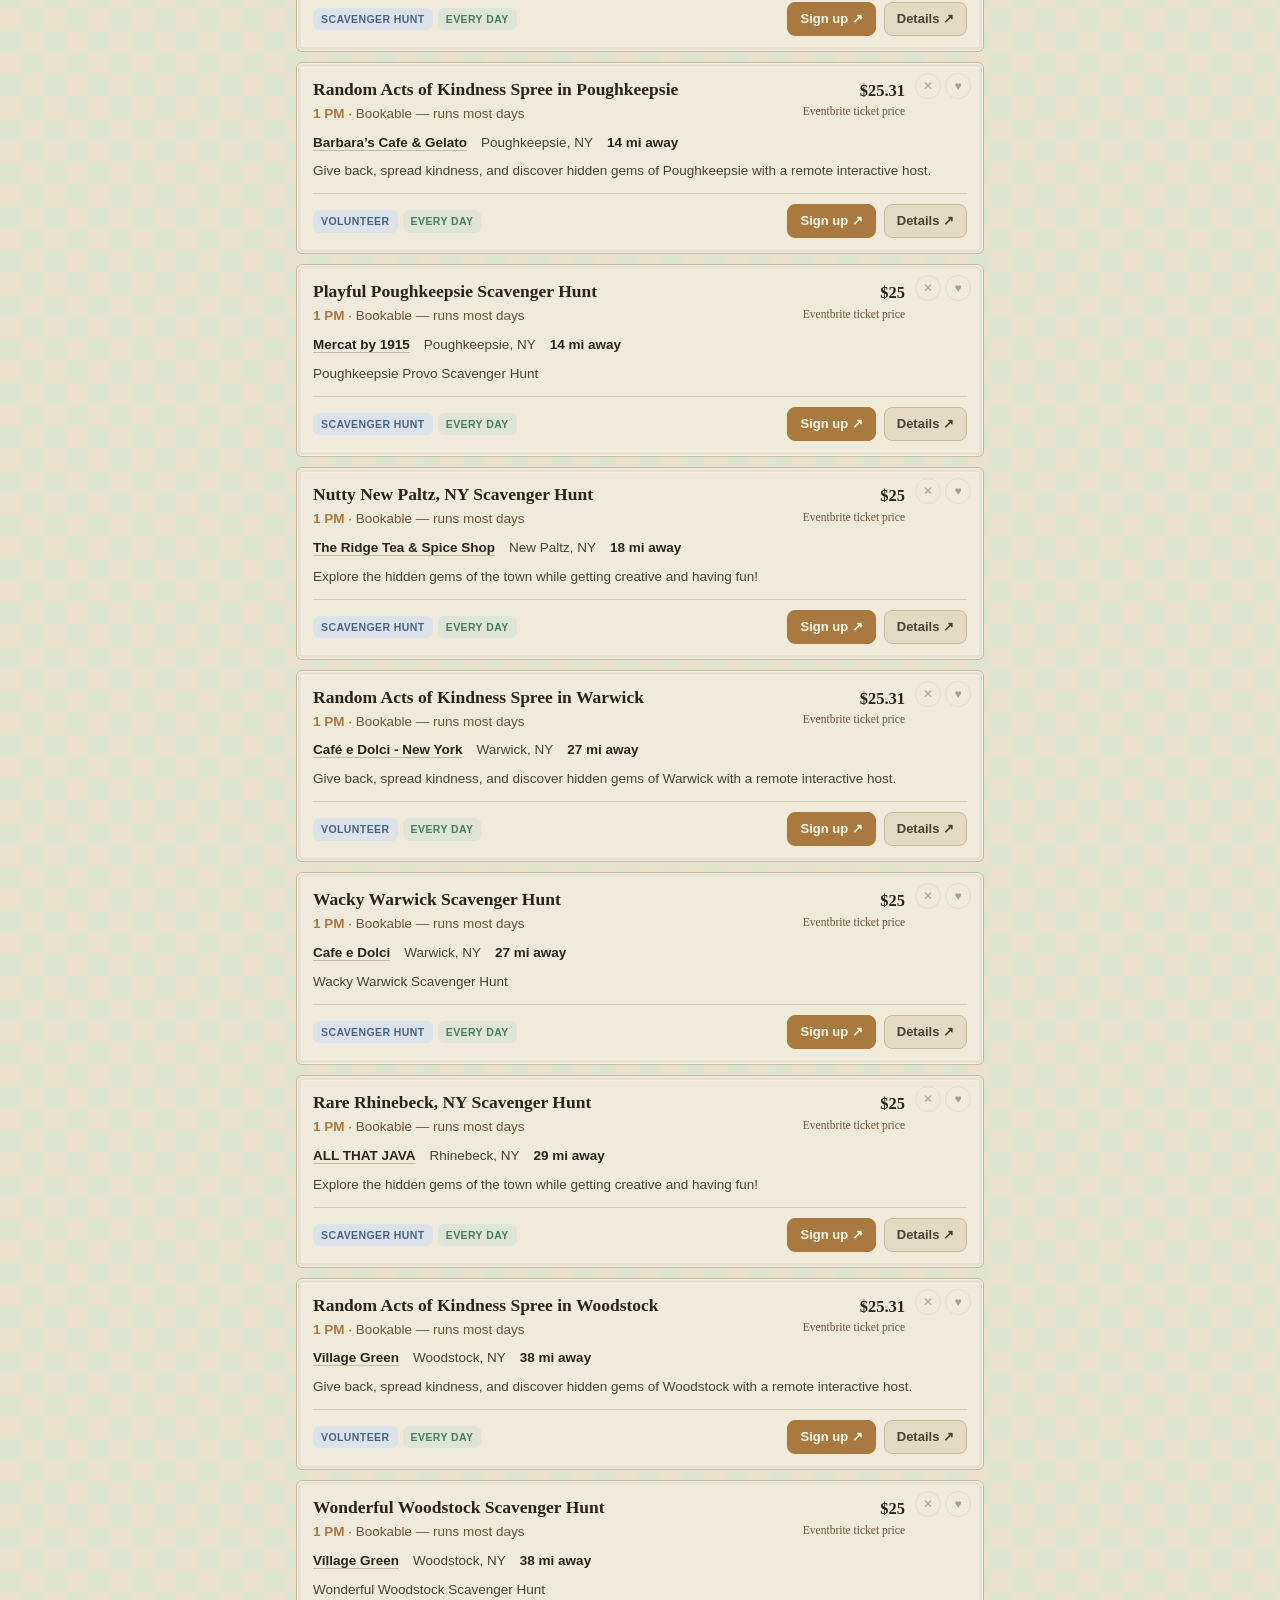
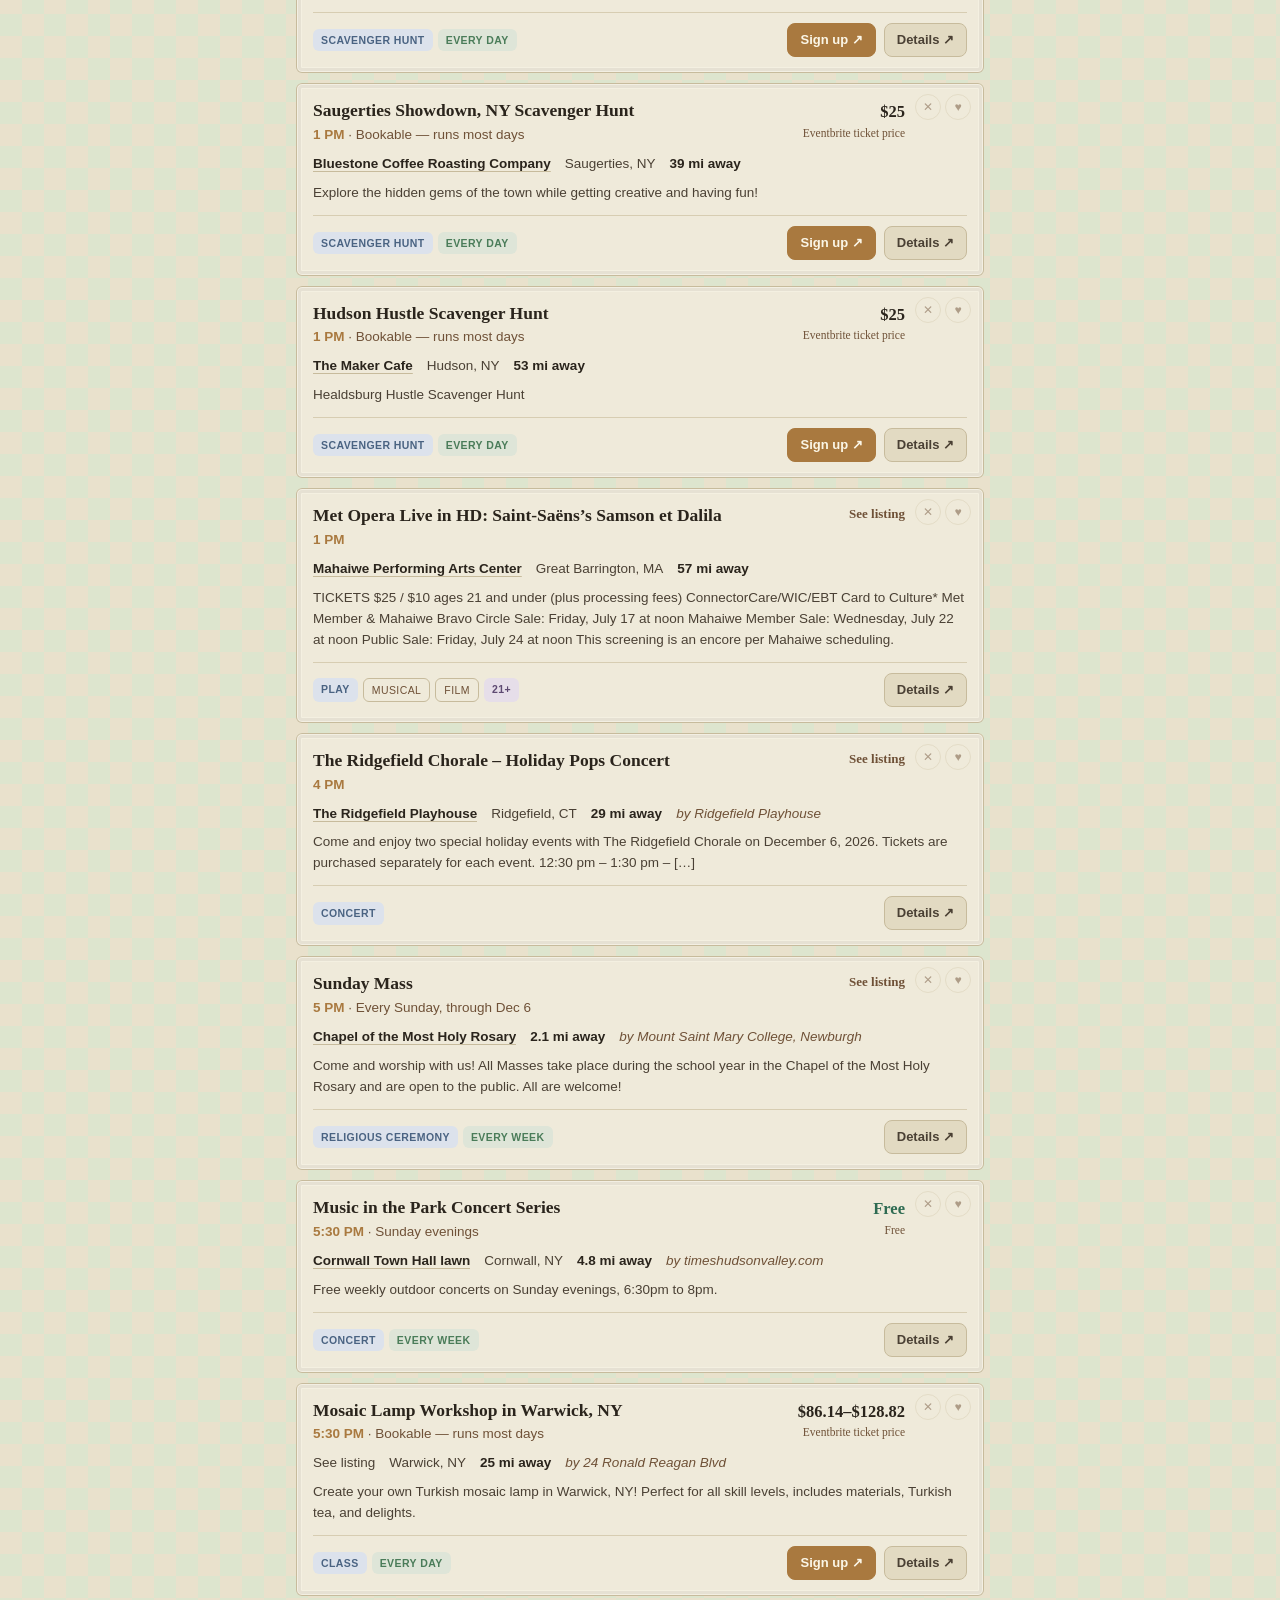
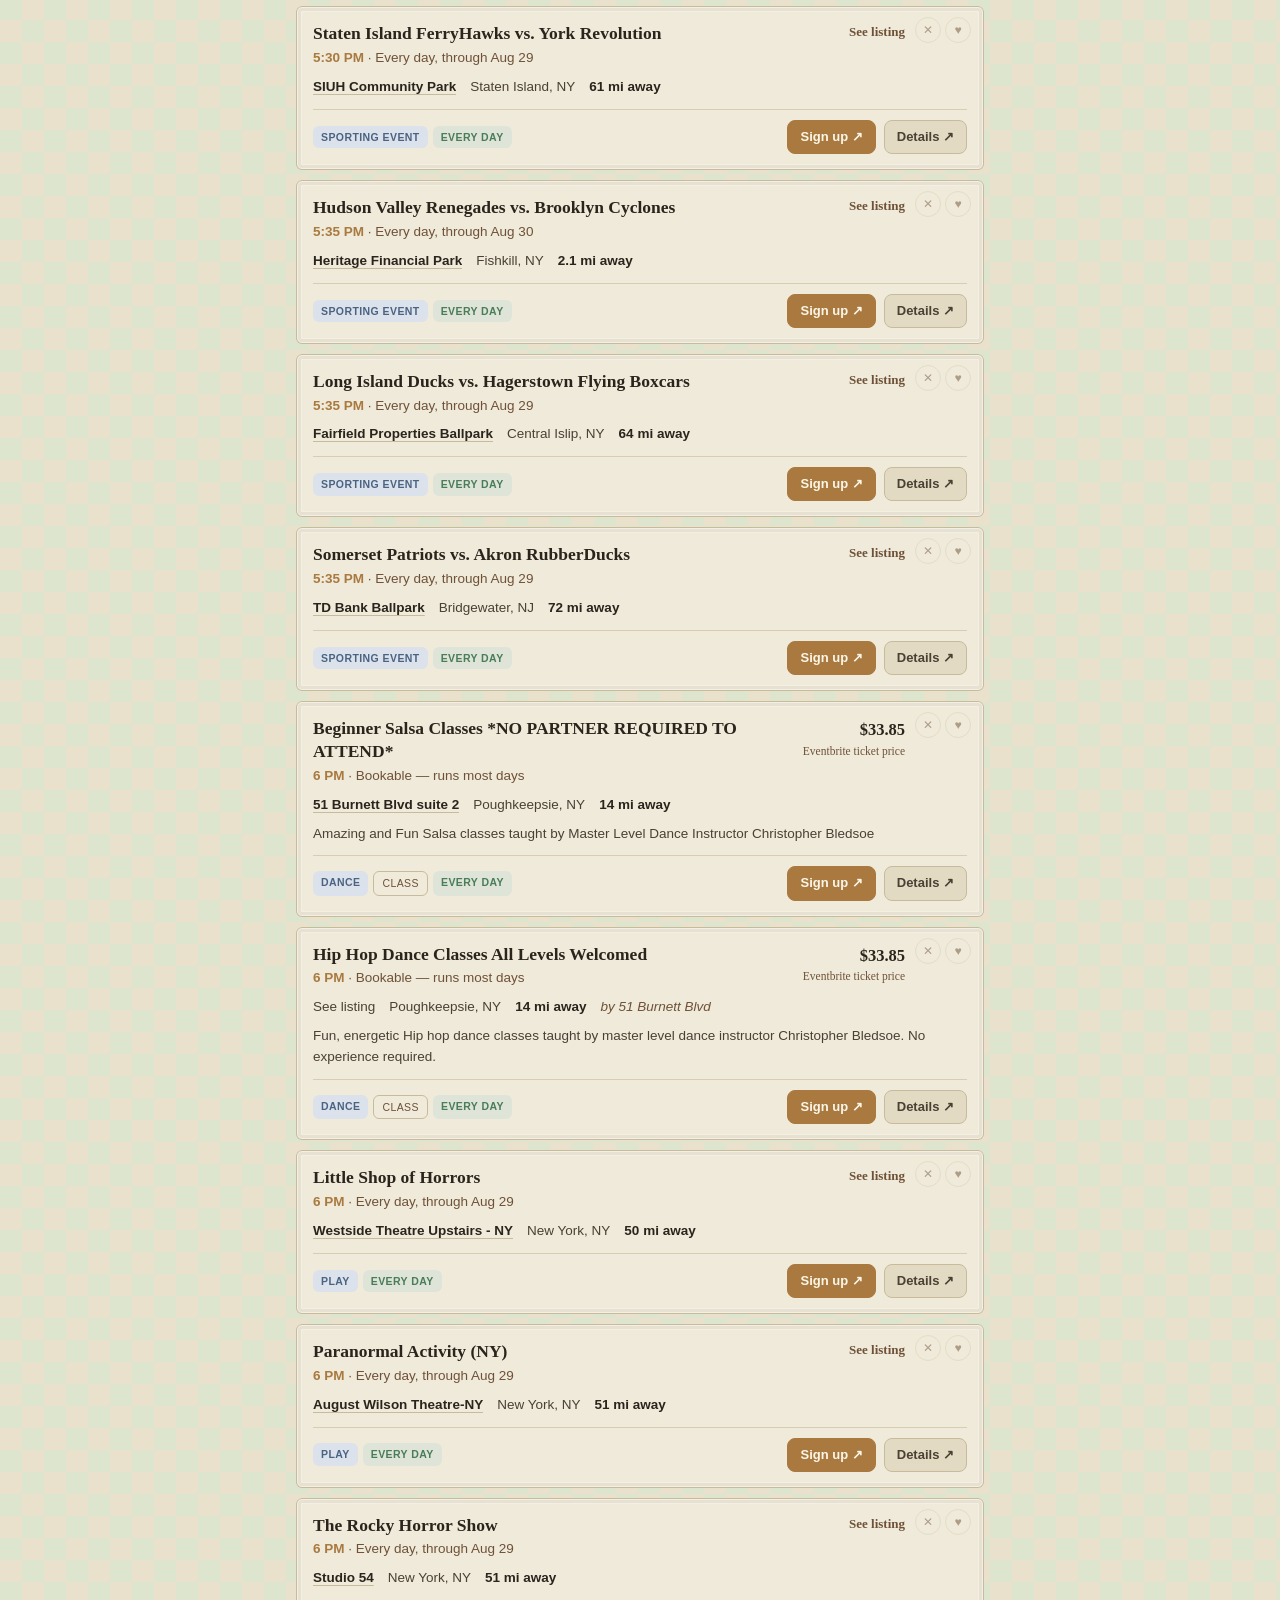
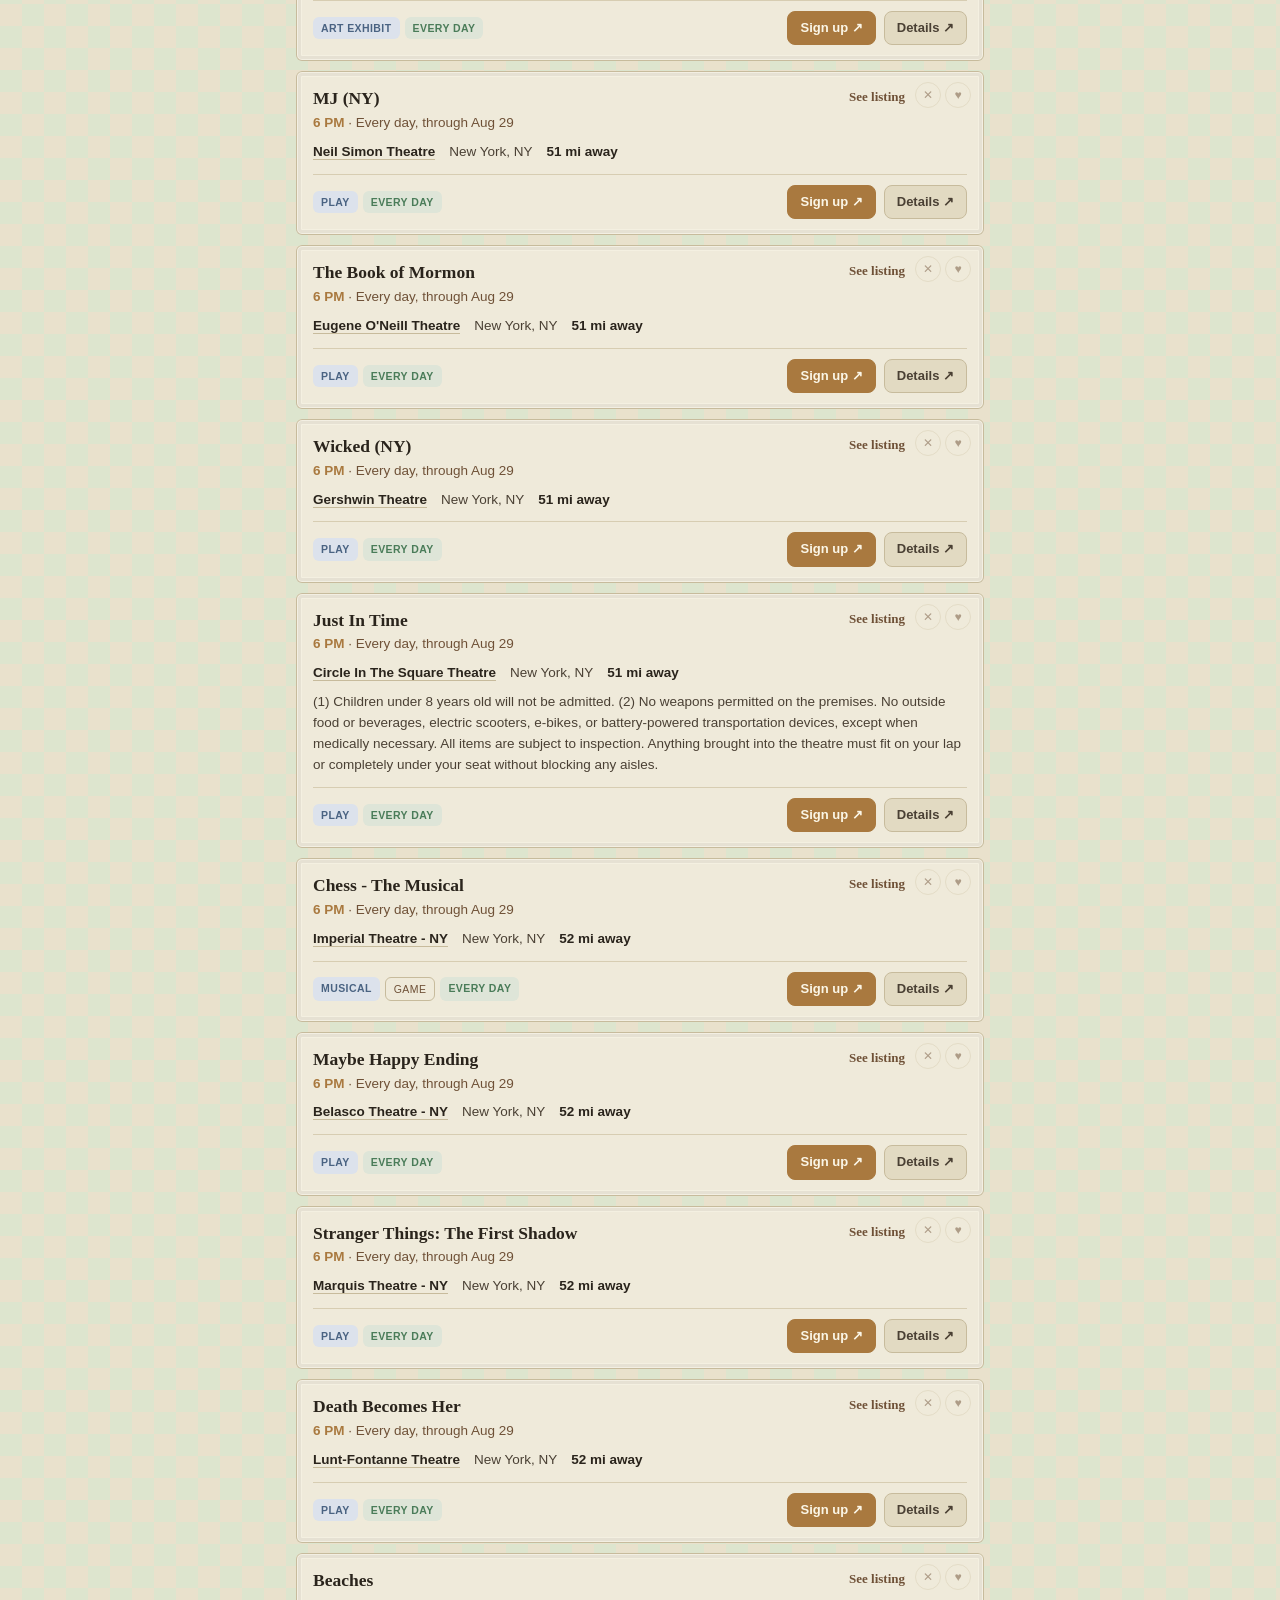
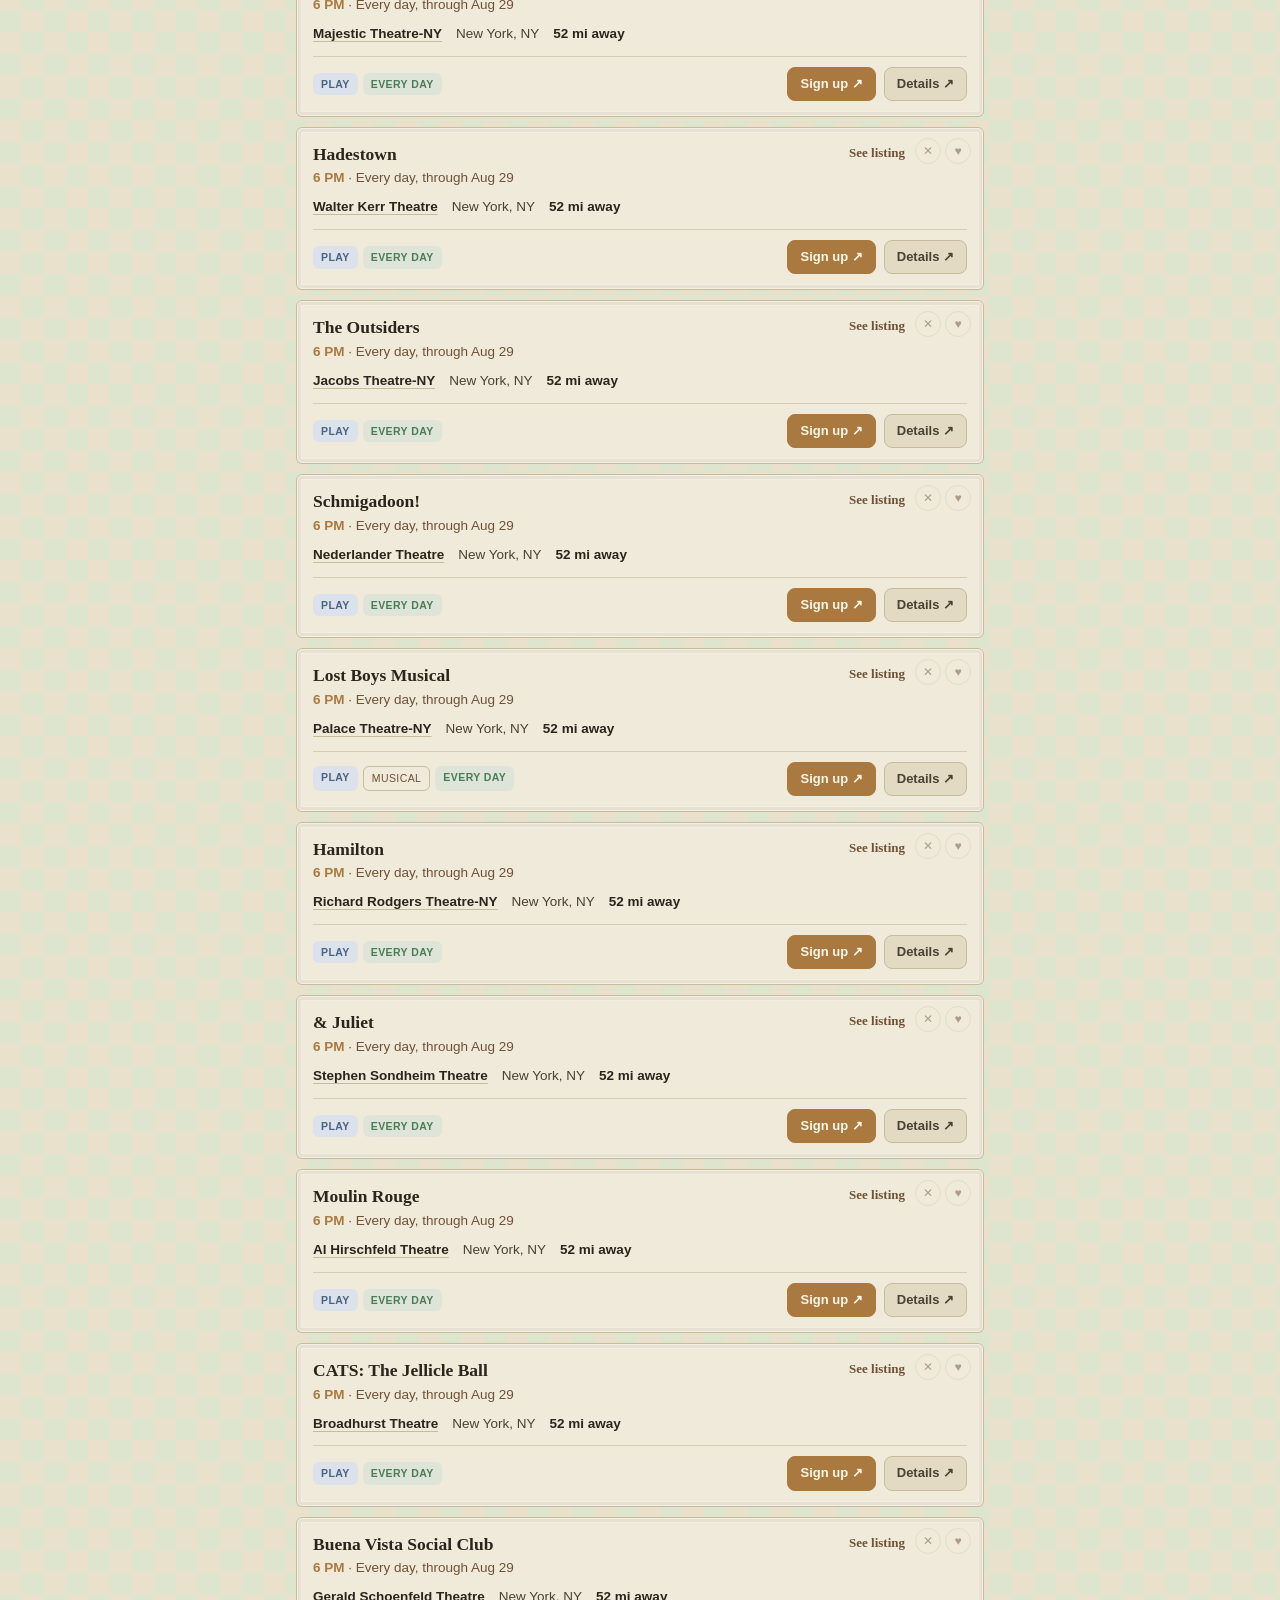
==== commit e2ebabce: "A driving buddy: places worth a short detour, said out loud drive.html watches the road ahead and sp" ====
--- a/index.html
+++ b/index.html
@@ -20,6 +20,16 @@
       <span class="brand-name">Proximi</span>
     </div>
 
+    <div class="topbar-actions">
+    <!-- Its own page: a full-screen map with its own lifecycle (GPS, speech,
+         a screen lock), and the map library loads only for those who drive. -->
+    <a class="filters-btn drive-link" href="drive.html">
+      <svg viewBox="0 0 16 16" aria-hidden="true" class="ico">
+        <path d="M8 1.5 13 14 8 10.8 3 14Z" stroke="currentColor" stroke-width="1.5"
+              stroke-linejoin="round" fill="none"/>
+      </svg>
+      Drive
+    </a>
     <button id="open-filters" class="filters-btn" type="button"
             aria-haspopup="dialog" aria-expanded="false" aria-controls="filter-sheet">
       <svg viewBox="0 0 16 16" aria-hidden="true" class="ico">
@@ -29,6 +39,7 @@
       Filters
       <span class="filters-count" id="filters-count" hidden></span>
     </button>
+    </div>
   </div>
 </header>
 
--- a/assets/styles.css
+++ b/assets/styles.css
@@ -116,6 +116,8 @@
 @supports not (backdrop-filter: blur(1px)) { .topbar { background: var(--surface); } }
 
 .topbar-inner { display: flex; align-items: center; justify-content: space-between; width: 100%; }
+.topbar-actions { display: flex; align-items: center; gap: 8px; }
+.drive-link { text-decoration: none; color: inherit; }
 .brand { display: flex; align-items: center; gap: 9px; }
 /* A brass drawer pull. */
 .brand-mark {
